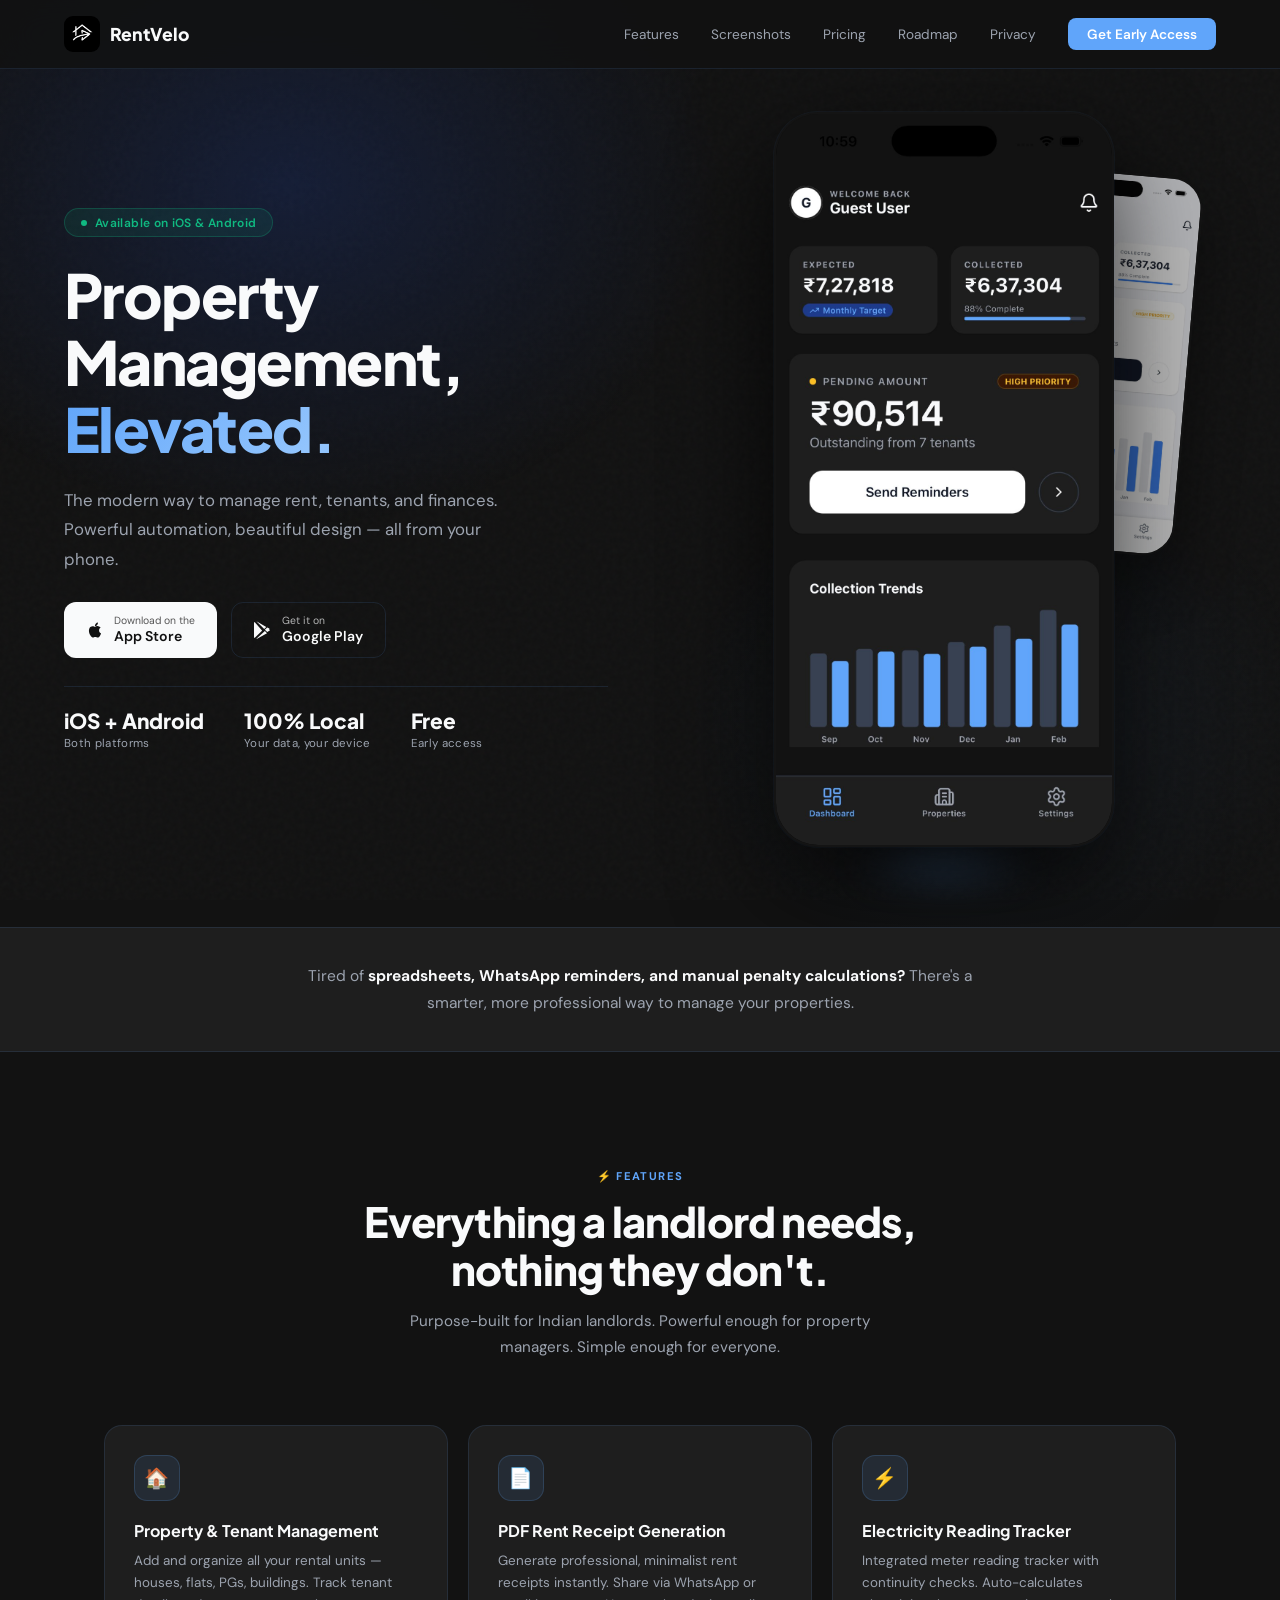
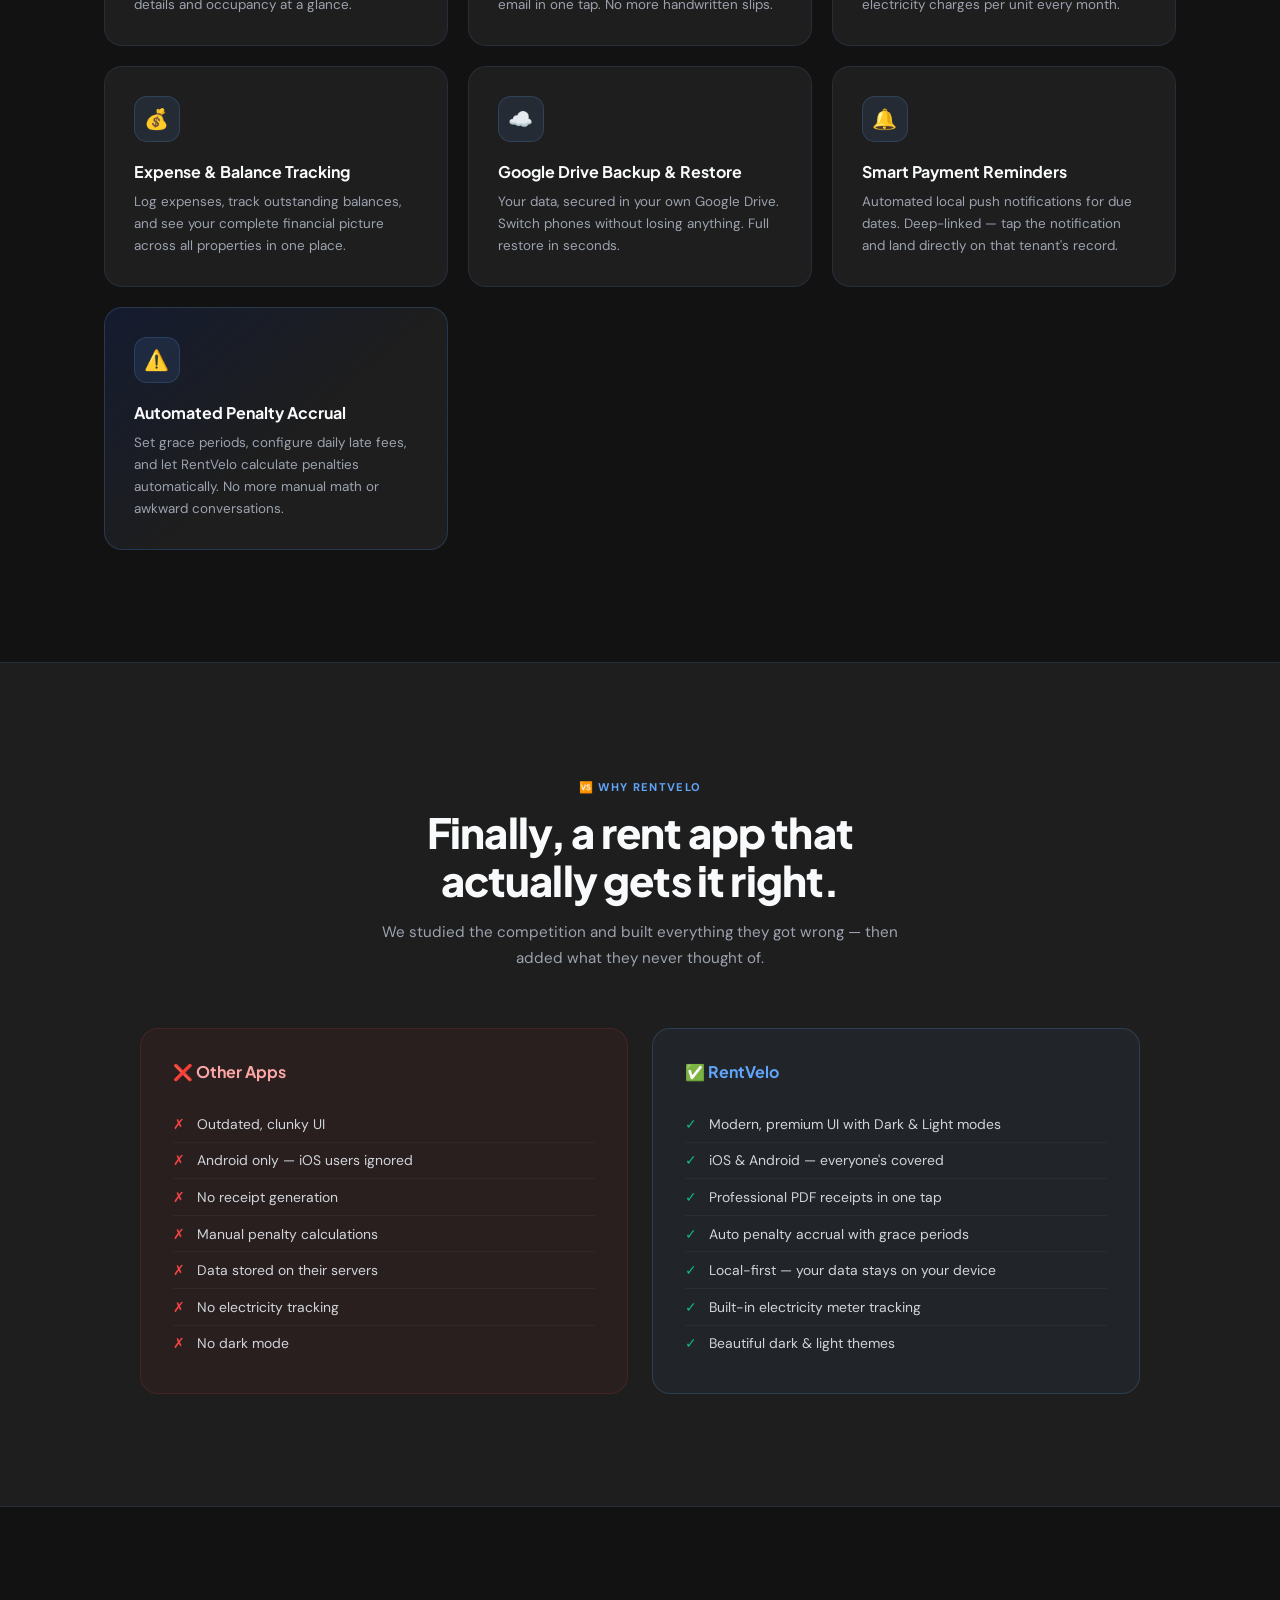
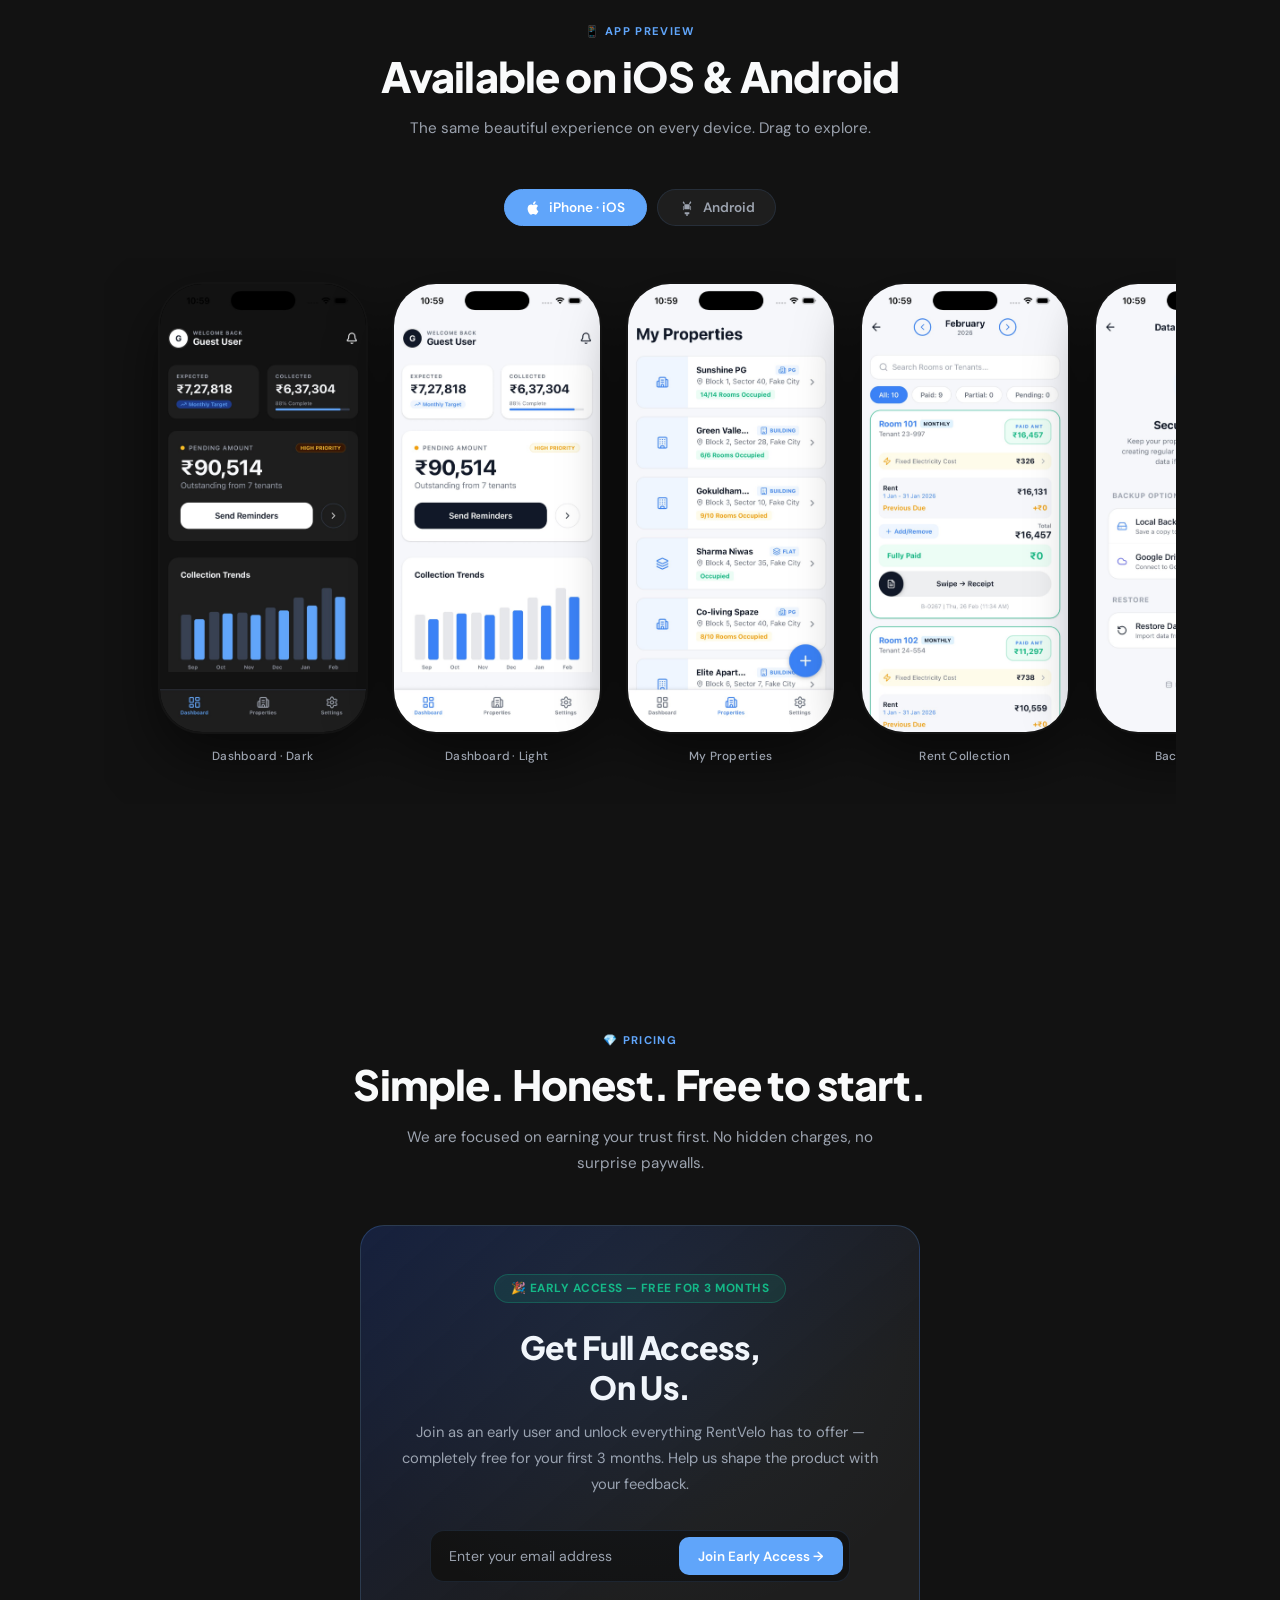
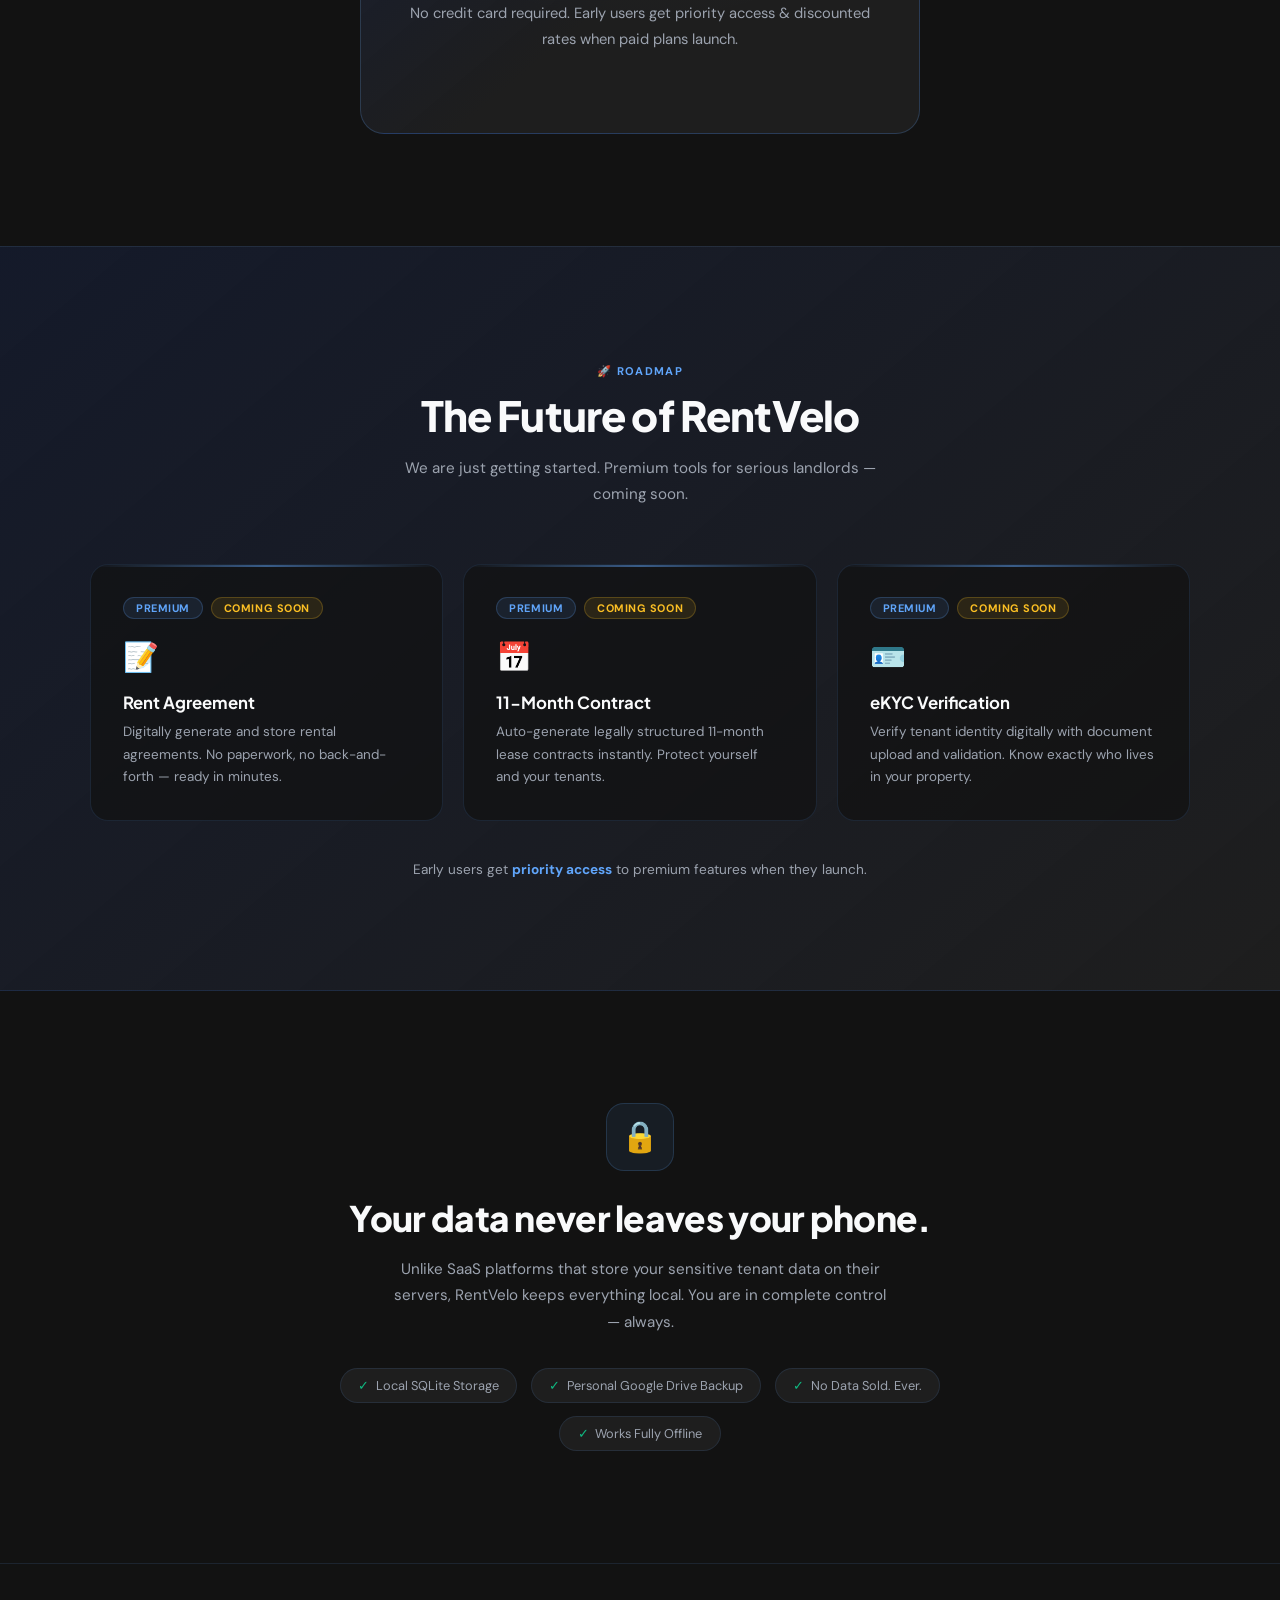
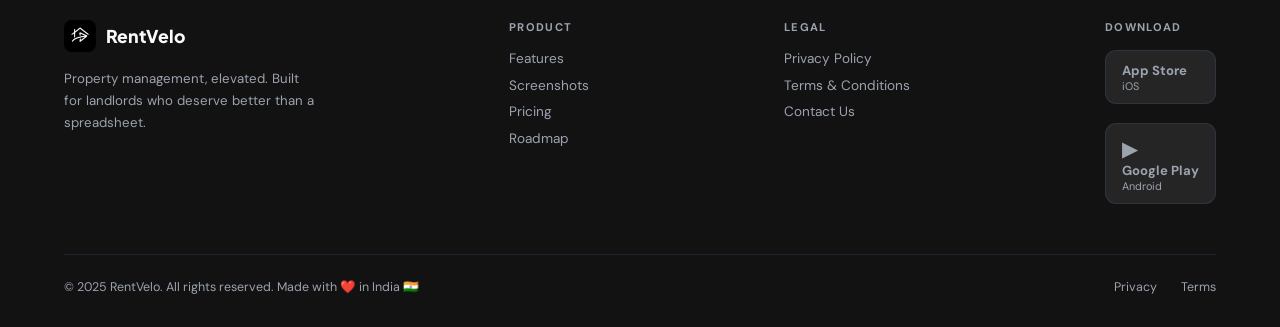
==== index.html @ b6ea60d8 "misc" ====
<!DOCTYPE html>
<html lang="en">

<head>
  <meta charset="UTF-8" />
  <meta name="viewport" content="width=device-width, initial-scale=1.0" />
  <title>RentVelo — Property Management, Elevated</title>
  <link
    href="https://fonts.googleapis.com/css2?family=Plus+Jakarta+Sans:wght@400;500;600;700;800&family=DM+Sans:wght@300;400;500&display=swap"
    rel="stylesheet" />
  <style>
    *,
    *::before,
    *::after {
      box-sizing: border-box;
      margin: 0;
      padding: 0
    }

    :root {
      --bg: #121212;
      --surface: #1E1E1E;
      --surface2: #252525;
      --text: #F9FAFB;
      --muted: #9CA3AF;
      --accent: #60A5FA;
      --accent-deep: #1E3A8A;
      --success: #10B981;
      --danger: #EF4444;
      --border: rgba(96, 165, 250, 0.12);
    }

    html {
      scroll-behavior: smooth
    }

    body {
      background: var(--bg);
      color: var(--text);
      font-family: "DM Sans", sans-serif;
      overflow-x: hidden
    }

    body::before {
      content: "";
      position: fixed;
      inset: 0;
      opacity: .025;
      background-image: url("data:image/svg+xml,%3Csvg viewBox='0 0 200 200' xmlns='http://www.w3.org/2000/svg'%3E%3Cfilter id='n'%3E%3CfeTurbulence type='fractalNoise' baseFrequency='0.85' numOctaves='4' stitchTiles='stitch'/%3E%3C/filter%3E%3Crect width='100%25' height='100%25' filter='url(%23n)'/%3E%3C/svg%3E");
      pointer-events: none;
      z-index: 0
    }

    /* NAV */
    nav {
      position: fixed;
      top: 0;
      left: 0;
      right: 0;
      z-index: 200;
      display: flex;
      align-items: center;
      justify-content: space-between;
      padding: 1rem 5%;
      background: rgba(18, 18, 18, 0.82);
      backdrop-filter: blur(20px);
      border-bottom: 1px solid var(--border)
    }

    .nav-brand {
      display: flex;
      align-items: center;
      gap: .6rem;
      text-decoration: none
    }

    .logo-chip {
      width: 34px;
      height: 34px;
      border-radius: 9px;
      background: linear-gradient(135deg, #3B82F6, #60A5FA);
      display: flex;
      align-items: center;
      justify-content: center;
      font-family: "Plus Jakarta Sans", sans-serif;
      font-weight: 800;
      font-size: 13px;
      color: #fff
    }

    .brand-name {
      font-family: "Plus Jakarta Sans", sans-serif;
      font-weight: 800;
      font-size: 1.1rem;
      color: var(--text)
    }

    .nav-links {
      display: flex;
      gap: 2rem;
      align-items: center
    }

    .nav-links a {
      color: var(--muted);
      text-decoration: none;
      font-size: .85rem;
      transition: color .2s
    }

    .nav-links a:hover {
      color: var(--accent)
    }

    .nav-cta {
      background: var(--accent) !important;
      color: #fff !important;
      padding: .45rem 1.2rem;
      border-radius: 8px;
      font-weight: 600 !important;
      transition: background .2s !important
    }

    .nav-cta:hover {
      background: #3B82F6 !important
    }

    .hamburger {
      display: none;
      flex-direction: column;
      gap: 5px;
      cursor: pointer;
      padding: 4px
    }

    .hamburger span {
      width: 22px;
      height: 2px;
      background: var(--muted);
      border-radius: 2px;
      transition: .3s
    }

    .mobile-menu {
      display: none;
      position: fixed;
      top: 65px;
      left: 0;
      right: 0;
      background: rgba(18, 18, 18, 0.97);
      backdrop-filter: blur(20px);
      padding: 1.5rem 5%;
      flex-direction: column;
      gap: 1.2rem;
      border-bottom: 1px solid var(--border);
      z-index: 199
    }

    .mobile-menu.open {
      display: flex
    }

    .mobile-menu a {
      color: var(--muted);
      text-decoration: none;
      font-size: 1rem;
      padding: .3rem 0
    }

    /* HERO */
    .hero {
      position: relative;
      min-height: 100vh;
      display: flex;
      align-items: center;
      padding: 7rem 5% 5rem;
      overflow: hidden
    }

    .hero-glow {
      position: absolute;
      top: -20%;
      left: -15%;
      width: 75%;
      height: 80%;
      background: radial-gradient(ellipse, rgba(30, 58, 138, .3) 0%, transparent 65%);
      pointer-events: none
    }

    .hero-glow2 {
      position: absolute;
      bottom: -10%;
      right: -5%;
      width: 55%;
      height: 65%;
      background: radial-gradient(ellipse, rgba(96, 165, 250, .07) 0%, transparent 65%);
      pointer-events: none
    }

    .hero-grid {
      display: grid;
      grid-template-columns: 1fr 1fr;
      gap: 4rem;
      align-items: center;
      max-width: 1200px;
      margin: 0 auto;
      width: 100%;
      position: relative;
      z-index: 1
    }

    .hero-left {
      display: flex;
      flex-direction: column;
      gap: 1.5rem
    }

    .hero-badge {
      display: inline-flex;
      align-items: center;
      gap: .5rem;
      background: rgba(16, 185, 129, .1);
      border: 1px solid rgba(16, 185, 129, .25);
      border-radius: 100px;
      padding: .35rem 1rem;
      width: fit-content;
      font-size: .75rem;
      font-weight: 600;
      color: var(--success);
      letter-spacing: .03em
    }

    .badge-dot {
      width: 6px;
      height: 6px;
      background: var(--success);
      border-radius: 50%;
      animation: pulse 2s infinite
    }

    @keyframes pulse {

      0%,
      100% {
        opacity: 1;
        transform: scale(1)
      }

      50% {
        opacity: .4;
        transform: scale(1.5)
      }
    }

    .hero h1 {
      font-family: "Plus Jakarta Sans", sans-serif;
      font-size: clamp(2.4rem, 5vw, 3.8rem);
      font-weight: 800;
      line-height: 1.1;
      letter-spacing: -.025em
    }

    .hero h1 em {
      font-style: normal;
      background: linear-gradient(135deg, #60A5FA 0%, #93C5FD 50%, #60A5FA 100%);
      background-size: 200%;
      -webkit-background-clip: text;
      -webkit-text-fill-color: transparent;
      background-clip: text;
      animation: shimmer 4s linear infinite
    }

    @keyframes shimmer {
      0% {
        background-position: 0%
      }

      100% {
        background-position: 200%
      }
    }

    .hero-sub {
      color: var(--muted);
      font-size: 1.05rem;
      line-height: 1.75;
      max-width: 460px
    }

    .hero-actions {
      display: flex;
      gap: .85rem;
      flex-wrap: wrap;
      margin-top: .25rem
    }

    .btn-store {
      display: inline-flex;
      align-items: center;
      gap: .6rem;
      text-decoration: none;
      padding: .75rem 1.4rem;
      border-radius: 12px;
      font-weight: 600;
      font-size: .88rem;
      transition: all .25s;
      font-family: "DM Sans", sans-serif
    }

    .btn-store-dark {
      background: var(--text);
      color: #111
    }

    .btn-store-dark:hover {
      background: #e2e8f0;
      transform: translateY(-2px);
      box-shadow: 0 8px 24px rgba(249, 250, 251, .15)
    }

    .btn-store-outline {
      background: transparent;
      color: var(--text);
      border: 1.5px solid var(--border)
    }

    .btn-store-outline:hover {
      border-color: var(--accent);
      color: var(--accent);
      transform: translateY(-2px)
    }

    .store-icon {
      width: 18px;
      height: 18px;
      flex-shrink: 0
    }

    .btn-store-label {
      display: flex;
      flex-direction: column;
      line-height: 1.2
    }

    .btn-store-label small {
      font-size: .65rem;
      font-weight: 400;
      opacity: .7
    }

    .hero-stats {
      display: flex;
      gap: 2.5rem;
      padding-top: 1.2rem;
      border-top: 1px solid var(--border);
      margin-top: .3rem
    }

    .stat-item {
      display: flex;
      flex-direction: column;
      gap: .15rem
    }

    .stat-num {
      font-family: "Plus Jakarta Sans", sans-serif;
      font-size: 1.3rem;
      font-weight: 800;
      color: var(--text)
    }

    .stat-label {
      font-size: .72rem;
      color: var(--muted);
      letter-spacing: .03em
    }

    /* PHONE */
    .hero-right {
      display: flex;
      justify-content: center;
      align-items: center;
      position: relative
    }

    .phone-showcase {
      position: relative;
      width: 100%;
      max-width: 340px;
      margin: 0 auto
    }

    .phone-main {
      position: relative;
      z-index: 2
    }

    .phone-frame {
      border-radius: 44px;
      overflow: hidden;
      border: 2px solid rgba(255, 255, 255, 0.08);
      box-shadow: 0 40px 100px rgba(0, 0, 0, .7), 0 0 0 1px rgba(96, 165, 250, .06),
        inset 0 1px 0 rgba(255, 255, 255, .06);
      background: #000
    }

    .phone-frame img {
      width: 100%;
      display: block
    }

    .phone-secondary {
      position: absolute;
      top: 8%;
      right: -22%;
      z-index: 1;
      width: 52%;
      opacity: .7;
      transform: rotate(5deg)
    }

    .phone-secondary .phone-frame {
      border-radius: 32px;
      box-shadow: 0 25px 60px rgba(0, 0, 0, .55)
    }

    .phone-glow-el {
      position: absolute;
      bottom: -5%;
      left: 50%;
      transform: translateX(-50%);
      width: 55%;
      height: 36px;
      background: radial-gradient(ellipse, rgba(96, 165, 250, .45) 0%, transparent 70%);
      filter: blur(18px);
      pointer-events: none
    }

    /* PROBLEM BAR */
    .problem-bar {
      background: var(--surface);
      border-top: 1px solid var(--border);
      border-bottom: 1px solid var(--border);
      padding: 2.2rem 5%;
      text-align: center
    }

    .problem-bar p {
      color: var(--muted);
      font-size: .97rem;
      max-width: 680px;
      margin: 0 auto;
      line-height: 1.7
    }

    .problem-bar strong {
      color: var(--text)
    }

    /* SECTION HEADINGS */
    .section-label {
      display: inline-flex;
      align-items: center;
      gap: .4rem;
      font-size: .7rem;
      text-transform: uppercase;
      letter-spacing: .12em;
      color: var(--accent);
      font-weight: 700;
      margin-bottom: .9rem
    }

    .section-title {
      font-family: "Plus Jakarta Sans", sans-serif;
      font-size: clamp(1.8rem, 3.5vw, 2.6rem);
      font-weight: 800;
      line-height: 1.15;
      letter-spacing: -.02em;
      margin-bottom: .9rem
    }

    .section-sub {
      color: var(--muted);
      font-size: .95rem;
      line-height: 1.75;
      max-width: 520px
    }

    /* FEATURES */
    .features-wrap {
      max-width: 1200px;
      margin: 0 auto;
      padding: 7rem 5%
    }

    .features-header {
      text-align: center;
      margin-bottom: 4rem
    }

    .features-header .section-sub {
      margin: 0 auto
    }

    .features-grid {
      display: grid;
      grid-template-columns: repeat(auto-fit, minmax(280px, 1fr));
      gap: 1.25rem
    }

    .feat-card {
      background: var(--surface);
      border: 1px solid var(--border);
      border-radius: 18px;
      padding: 1.8rem;
      transition: all .3s;
      position: relative;
      overflow: hidden;
      cursor: default
    }

    .feat-card::after {
      content: "";
      position: absolute;
      inset: 0;
      opacity: 0;
      background: linear-gradient(135deg, rgba(96, 165, 250, .05) 0%, transparent 55%);
      transition: opacity .3s;
      pointer-events: none
    }

    .feat-card:hover {
      border-color: rgba(96, 165, 250, .28);
      transform: translateY(-3px);
      box-shadow: 0 16px 48px rgba(0, 0, 0, .35)
    }

    .feat-card:hover::after {
      opacity: 1
    }

    .feat-icon {
      width: 46px;
      height: 46px;
      border-radius: 13px;
      background: rgba(96, 165, 250, .1);
      border: 1px solid rgba(96, 165, 250, .18);
      display: flex;
      align-items: center;
      justify-content: center;
      font-size: 1.25rem;
      margin-bottom: 1.2rem
    }

    .feat-card h3 {
      font-family: "Plus Jakarta Sans", sans-serif;
      font-size: 1rem;
      font-weight: 700;
      margin-bottom: .55rem;
      color: var(--text)
    }

    .feat-card p {
      color: var(--muted);
      font-size: .84rem;
      line-height: 1.65
    }

    .feat-card.highlight {
      border-color: rgba(96, 165, 250, .2);
      background: linear-gradient(140deg, rgba(30, 58, 138, .25) 0%, var(--surface) 55%)
    }

    /* COMPARISON */
    .compare-wrap {
      background: var(--surface);
      border-top: 1px solid var(--border);
      border-bottom: 1px solid var(--border);
      padding: 7rem 5%
    }

    .compare-inner {
      max-width: 1000px;
      margin: 0 auto
    }

    .compare-grid {
      display: grid;
      grid-template-columns: 1fr 1fr;
      gap: 1.5rem;
      margin-top: 3.5rem
    }

    .compare-col {
      border-radius: 18px;
      padding: 2rem 2rem
    }

    .compare-col.bad {
      background: rgba(239, 68, 68, .05);
      border: 1px solid rgba(239, 68, 68, .14)
    }

    .compare-col.good {
      background: rgba(96, 165, 250, .05);
      border: 1px solid rgba(96, 165, 250, .2)
    }

    .compare-col-title {
      font-family: "Plus Jakarta Sans", sans-serif;
      font-size: 1rem;
      font-weight: 700;
      margin-bottom: 1.5rem;
      display: flex;
      align-items: center;
      gap: .5rem
    }

    .compare-col.bad .compare-col-title {
      color: #FCA5A5
    }

    .compare-col.good .compare-col-title {
      color: var(--accent)
    }

    .compare-item {
      display: flex;
      align-items: center;
      gap: .75rem;
      padding: .55rem 0;
      border-bottom: 1px solid rgba(255, 255, 255, .04);
      font-size: .87rem;
      color: #D1D5DB
    }

    .compare-item:last-child {
      border-bottom: none
    }

    .ci-bad {
      color: #EF4444;
      font-size: .9rem;
      flex-shrink: 0
    }

    .ci-good {
      color: var(--success);
      font-size: .9rem;
      flex-shrink: 0
    }

    /* SCREENSHOTS */
    .screenshots-wrap {
      padding: 7rem 0;
      overflow: hidden
    }

    .screenshots-inner {
      max-width: 1200px;
      margin: 0 auto;
      padding: 0 5%
    }

    .screenshots-header {
      text-align: center;
      margin-bottom: 3rem
    }

    .screens-track {
      display: flex;
      gap: 1.5rem;
      overflow-x: auto;
      padding: 1.5rem 5% 2.5rem;
      scrollbar-width: thin;
      scrollbar-color: var(--border) transparent;
      -webkit-overflow-scrolling: touch;
      cursor: grab
    }

    .screens-track:active {
      cursor: grabbing
    }

    .screens-track::-webkit-scrollbar {
      height: 4px
    }

    .screens-track::-webkit-scrollbar-track {
      background: transparent
    }

    .screens-track::-webkit-scrollbar-thumb {
      background: rgba(96, 165, 250, .2);
      border-radius: 4px
    }

    .screen-item {
      flex: 0 0 210px
    }

    .screen-label {
      text-align: center;
      font-size: .74rem;
      color: var(--muted);
      margin-top: .85rem;
      font-weight: 500;
      letter-spacing: .02em
    }

    .screen-item .phone-frame {
      border-radius: 32px;
      box-shadow: 0 24px 60px rgba(0, 0, 0, .55);
      transition: transform .3s, box-shadow .3s
    }

    .screen-item:hover .phone-frame {
      transform: translateY(-8px);
      box-shadow: 0 36px 80px rgba(0, 0, 0, .6), 0 0 0 1px rgba(96, 165, 250, .1)
    }

    /* PRICING */
    .pricing-wrap {
      padding: 7rem 5%;
      max-width: 1200px;
      margin: 0 auto;
      text-align: center
    }

    .pricing-card {
      max-width: 560px;
      margin: 3rem auto 0;
      background: linear-gradient(140deg, rgba(30, 58, 138, .35) 0%, var(--surface) 60%);
      border: 1px solid rgba(96, 165, 250, .22);
      border-radius: 24px;
      padding: 3rem 2.5rem;
      position: relative;
      overflow: hidden
    }

    .pricing-card::before {
      content: "";
      position: absolute;
      top: -50%;
      left: -20%;
      width: 140%;
      height: 140%;
      background: radial-gradient(ellipse, rgba(96, 165, 250, .07) 0%, transparent 60%);
      pointer-events: none
    }

    .pricing-tag {
      display: inline-flex;
      align-items: center;
      gap: .4rem;
      background: rgba(16, 185, 129, .12);
      border: 1px solid rgba(16, 185, 129, .28);
      border-radius: 100px;
      padding: .35rem 1rem;
      font-size: .74rem;
      font-weight: 700;
      color: var(--success);
      margin-bottom: 1.5rem;
      letter-spacing: .04em;
      text-transform: uppercase
    }

    .pricing-card h2 {
      font-family: "Plus Jakarta Sans", sans-serif;
      font-size: 2rem;
      font-weight: 800;
      margin-bottom: .85rem;
      letter-spacing: -.02em
    }

    .pricing-card p {
      color: var(--muted);
      font-size: .92rem;
      line-height: 1.75;
      margin-bottom: 2rem
    }

    .email-row {
      display: flex;
      gap: .6rem;
      background: var(--bg);
      border: 1px solid var(--border);
      border-radius: 14px;
      padding: .4rem .4rem .4rem 1.1rem;
      max-width: 420px;
      margin: 0 auto 1.2rem
    }

    .email-row input {
      flex: 1;
      background: transparent;
      border: none;
      outline: none;
      color: var(--text);
      font-size: .88rem;
      font-family: "DM Sans", sans-serif;
      min-width: 0
    }

    .email-row input::placeholder {
      color: var(--muted)
    }

    .email-row button {
      background: var(--accent);
      color: #fff;
      border: none;
      border-radius: 10px;
      padding: .65rem 1.2rem;
      font-size: .84rem;
      font-weight: 600;
      cursor: pointer;
      transition: background .2s;
      white-space: nowrap;
      font-family: "DM Sans", sans-serif
    }

    .email-row button:hover {
      background: #3B82F6
    }

    .pricing-note {
      font-size: .78rem;
      color: var(--muted)
    }

    /* COMING SOON */
    .coming-wrap {
      background: linear-gradient(140deg, rgba(30, 58, 138, .2) 0%, var(--surface) 100%);
      border-top: 1px solid var(--border);
      border-bottom: 1px solid var(--border);
      padding: 7rem 5%
    }

    .coming-inner {
      max-width: 1100px;
      margin: 0 auto
    }

    .coming-header {
      text-align: center;
      margin-bottom: 3.5rem
    }

    .coming-grid {
      display: grid;
      grid-template-columns: repeat(auto-fit, minmax(260px, 1fr));
      gap: 1.25rem
    }

    .coming-card {
      background: rgba(18, 18, 18, .7);
      border: 1px solid rgba(96, 165, 250, .13);
      border-radius: 18px;
      padding: 2rem;
      position: relative;
      overflow: hidden
    }

    .coming-card::after {
      content: "";
      position: absolute;
      top: 0;
      left: 0;
      right: 0;
      height: 2px;
      background: linear-gradient(90deg, transparent, rgba(96, 165, 250, .5), transparent)
    }

    .coming-badges {
      display: flex;
      gap: .5rem;
      margin-bottom: 1.2rem;
      flex-wrap: wrap
    }

    .badge-premium {
      background: rgba(96, 165, 250, .1);
      border: 1px solid rgba(96, 165, 250, .22);
      border-radius: 100px;
      padding: .2rem .75rem;
      font-size: .68rem;
      font-weight: 700;
      color: var(--accent);
      letter-spacing: .05em;
      text-transform: uppercase
    }

    .badge-soon {
      background: rgba(251, 191, 36, .1);
      border: 1px solid rgba(251, 191, 36, .22);
      border-radius: 100px;
      padding: .2rem .75rem;
      font-size: .68rem;
      font-weight: 700;
      color: #FBBF24;
      letter-spacing: .05em;
      text-transform: uppercase
    }

    .coming-icon {
      font-size: 1.8rem;
      margin-bottom: 1rem
    }

    .coming-card h3 {
      font-family: "Plus Jakarta Sans", sans-serif;
      font-size: 1.05rem;
      font-weight: 700;
      margin-bottom: .5rem
    }

    .coming-card p {
      color: var(--muted);
      font-size: .84rem;
      line-height: 1.65
    }

    .coming-note {
      text-align: center;
      margin-top: 2.5rem;
      color: var(--muted);
      font-size: .85rem
    }

    .coming-note strong {
      color: var(--accent)
    }

    /* PRIVACY */
    .privacy-wrap {
      padding: 7rem 5%;
      max-width: 860px;
      margin: 0 auto;
      text-align: center
    }

    .privacy-icon-wrap {
      width: 68px;
      height: 68px;
      border-radius: 18px;
      background: rgba(96, 165, 250, .08);
      border: 1px solid rgba(96, 165, 250, .18);
      display: flex;
      align-items: center;
      justify-content: center;
      font-size: 1.9rem;
      margin: 0 auto 1.5rem
    }

    .privacy-wrap h2 {
      font-family: "Plus Jakarta Sans", sans-serif;
      font-size: clamp(1.6rem, 3vw, 2.2rem);
      font-weight: 800;
      margin-bottom: 1rem;
      letter-spacing: -.02em
    }

    .privacy-wrap p {
      color: var(--muted);
      font-size: .95rem;
      line-height: 1.75;
      max-width: 500px;
      margin: 0 auto 2rem
    }

    .privacy-pills {
      display: flex;
      gap: .85rem;
      justify-content: center;
      flex-wrap: wrap
    }

    .privacy-pill {
      background: var(--surface);
      border: 1px solid var(--border);
      border-radius: 100px;
      padding: .5rem 1.1rem;
      font-size: .8rem;
      color: var(--muted);
      display: flex;
      align-items: center;
      gap: .4rem
    }

    .privacy-pill .tick {
      color: var(--success)
    }

    /* FOOTER */
    footer {
      border-top: 1px solid var(--border);
      padding: 3.5rem 5% 2rem
    }

    .footer-inner {
      max-width: 1200px;
      margin: 0 auto
    }

    .footer-top {
      display: flex;
      justify-content: space-between;
      align-items: flex-start;
      flex-wrap: wrap;
      gap: 2.5rem;
      padding-bottom: 2.5rem;
      border-bottom: 1px solid var(--border)
    }

    .footer-brand {
      max-width: 250px
    }

    .footer-brand p {
      color: var(--muted);
      font-size: .83rem;
      line-height: 1.65;
      margin-top: .7rem
    }

    .footer-links-group h4 {
      font-size: .7rem;
      text-transform: uppercase;
      letter-spacing: .12em;
      color: var(--muted);
      margin-bottom: 1rem;
      font-weight: 700
    }

    .footer-links-group a {
      display: block;
      color: var(--muted);
      text-decoration: none;
      font-size: .85rem;
      margin-bottom: .6rem;
      transition: color .2s
    }

    .footer-links-group a:hover {
      color: var(--accent)
    }

    .footer-store-btns {
      display: flex;
      flex-direction: column;
      gap: .6rem
    }

    .store-btn {
      display: flex;
      align-items: center;
      gap: .7rem;
      background: var(--surface2);
      border: 1px solid var(--border);
      border-radius: 11px;
      padding: .65rem 1rem;
      text-decoration: none;
      color: var(--text);
      font-size: .8rem;
      transition: all .2s
    }

    .store-btn:hover {
      border-color: var(--accent);
      color: var(--accent)
    }

    .store-btn strong {
      font-size: .82rem;
      display: block;
      line-height: 1.3
    }

    .store-btn small {
      font-size: .68rem;
      color: var(--muted);
      display: block
    }

    .footer-bottom {
      display: flex;
      justify-content: space-between;
      align-items: center;
      padding-top: 1.5rem;
      flex-wrap: wrap;
      gap: 1rem
    }

    .footer-copy {
      color: var(--muted);
      font-size: .78rem
    }

    .footer-legal {
      display: flex;
      gap: 1.5rem
    }

    .footer-legal a {
      color: var(--muted);
      text-decoration: none;
      font-size: .78rem;
      transition: color .2s
    }

    .footer-legal a:hover {
      color: var(--accent)
    }

    /* SCROLL ANIMATIONS */
    .fade-up {
      opacity: 0;
      transform: translateY(28px);
      transition: opacity .65s ease, transform .65s ease
    }

    .fade-up.visible {
      opacity: 1;
      transform: translateY(0)
    }

    /* RESPONSIVE */
    @media(max-width:900px) {
      .hero-grid {
        grid-template-columns: 1fr;
        text-align: center
      }

      .hero-left {
        align-items: center
      }

      .hero-sub {
        text-align: center
      }

      .hero-right {
        margin-top: 3rem
      }

      .phone-secondary {
        right: -8%;
        width: 48%
      }

      .compare-grid {
        grid-template-columns: 1fr
      }

      .nav-links {
        display: none
      }

      .hamburger {
        display: flex
      }

      .footer-top {
        flex-direction: column
      }
    }

    @media(max-width:600px) {
      .hero {
        padding: 5.5rem 1.2rem 4rem
      }

      .features-wrap,
      .compare-wrap,
      .coming-wrap,
      .pricing-wrap,
      .privacy-wrap {
        padding: 4.5rem 1.2rem
      }

      .screenshots-wrap {
        padding: 4.5rem 0
      }

      .screens-track {
        padding: 1.5rem 1.2rem 2rem
      }

      .hero-stats {
        gap: 1.5rem
      }

      .email-row {
        flex-direction: column;
        padding: .6rem
      }

      .email-row input {
        padding: .4rem .3rem
      }

      footer {
        padding: 2.5rem 1.2rem 1.5rem
      }
    }

    /* PLATFORM TABS */
    .platform-tabs {
      display: flex;
      gap: .6rem;
      justify-content: center;
      margin-bottom: 2rem
    }

    .ptab {
      display: inline-flex;
      align-items: center;
      gap: .5rem;
      background: var(--surface);
      border: 1px solid var(--border);
      border-radius: 100px;
      padding: .55rem 1.3rem;
      font-family: "DM Sans", sans-serif;
      font-size: .85rem;
      font-weight: 600;
      color: var(--muted);
      cursor: pointer;
      transition: all .25s
    }

    .ptab:hover {
      border-color: rgba(96, 165, 250, .3);
      color: var(--text)
    }

    .ptab.active {
      background: var(--accent);
      border-color: var(--accent);
      color: #fff
    }

    .phone-badge {
      position: absolute;
      top: -10px;
      left: 50%;
      transform: translateX(-50%);
      border-radius: 100px;
      padding: .18rem .7rem;
      font-size: .65rem;
      font-weight: 700;
      letter-spacing: .06em;
      text-transform: uppercase;
      white-space: nowrap;
      z-index: 3
    }

    .ios-badge {
      background: rgba(0, 0, 0, .9);
      color: #fff;
      border: 1px solid rgba(255, 255, 255, .15)
    }

    .and-badge {
      background: rgba(61, 220, 132, .15);
      color: #3DDC84;
      border: 1px solid rgba(61, 220, 132, .3)
    }

    .ios-frame {
      border-radius: 44px !important
    }

    .and-frame {
      border-radius: 28px !important
    }

    .screen-item {
      position: relative
    }
  </style>
</head>

<body>

  <!-- NAV -->
  <nav>
    <a href="#" class="nav-brand">
      <img
        src="[data-uri]"
        alt="RentVelo" style="width:36px;height:36px;border-radius:9px;display:block;" />
      <span class="brand-name">RentVelo</span>
    </a>
    <div class="nav-links">
      <a href="#features">Features</a>
      <a href="#screenshots">Screenshots</a>
      <a href="#pricing">Pricing</a>
      <a href="#coming-soon">Roadmap</a>
      <a href="privacy-policy/">Privacy</a>
      <a href="#pricing" class="nav-cta">Get Early Access</a>
    </div>
    <div class="hamburger" onclick="toggleMenu()">
      <span></span><span></span><span></span>
    </div>
  </nav>

  <div class="mobile-menu" id="mobileMenu">
    <a href="#features" onclick="toggleMenu()">Features</a>
    <a href="#screenshots" onclick="toggleMenu()">Screenshots</a>
    <a href="#pricing" onclick="toggleMenu()">Pricing</a>
    <a href="#coming-soon" onclick="toggleMenu()">Roadmap</a>
    <a href="privacy-policy/">Privacy Policy</a>
    <a href="terms/">Terms &amp; Conditions</a>
    <a href="#pricing"
      style="background:var(--accent);color:#fff;text-align:center;border-radius:10px;padding:.7rem;font-weight:600"
      onclick="toggleMenu()">Get Early Access</a>
  </div>

  <!-- HERO -->
  <div class="hero">
    <div class="hero-glow"></div>
    <div class="hero-glow2"></div>
    <div class="hero-grid">
      <div class="hero-left fade-up">
        <div class="hero-badge">
          <span class="badge-dot"></span>
          Available on iOS &amp; Android
        </div>
        <h1>Property Management,<br /><em>Elevated.</em></h1>
        <p class="hero-sub">The modern way to manage rent, tenants, and finances. Powerful automation, beautiful design
          — all from your phone.</p>
        <div class="hero-actions">
          <a href="#" class="btn-store btn-store-dark">
            <svg class="store-icon" viewBox="0 0 24 24" fill="currentColor">
              <path
                d="M18.71 19.5c-.83 1.24-1.71 2.45-3.05 2.47-1.34.03-1.77-.79-3.29-.79-1.53 0-2 .77-3.27.82-1.31.05-2.3-1.32-3.14-2.53C4.25 17 2.94 12.45 4.7 9.39c.87-1.52 2.43-2.48 4.12-2.51 1.28-.02 2.5.87 3.29.87.78 0 2.26-1.07 3.8-.91.65.03 2.47.26 3.64 1.98-.09.06-2.17 1.28-2.15 3.81.03 3.02 2.65 4.03 2.68 4.04-.03.07-.42 1.44-1.38 2.83M13 3.5c.73-.83 1.94-1.46 2.94-1.5.13 1.17-.34 2.35-1.04 3.19-.69.85-1.83 1.51-2.95 1.42-.15-1.15.41-2.35 1.05-3.11z" />
            </svg>
            <div class="btn-store-label"><small>Download on the</small><span>App Store</span></div>
          </a>
          <a href="https://play.google.com/store/apps/details?id=com.indieroots.rentVelo&pcampaignid=web_share"
            class="btn-store btn-store-outline">
            <svg class="store-icon" viewBox="0 0 24 24" fill="currentColor">
              <path
                d="M3.18 23.76c.3.17.65.19.96.07l13.2-7.62-2.8-2.8-11.36 10.35zM.67 1.28C.26 1.67 0 2.31 0 3.13v17.74c0 .82.26 1.46.67 1.85l.1.09 9.93-9.93v-.23L.77 1.19l-.1.09zM20.47 10.14l-2.82-1.63-3.14 3.14 3.14 3.14 2.85-1.64c.81-.47.81-1.23-.03-1.01zM3.18.24l13.2 7.62-2.8 2.8L3.18.33V.24z" />
            </svg>
            <div class="btn-store-label"><small>Get it on</small><span>Google Play</span></div>
          </a>
        </div>
        <div class="hero-stats">
          <div class="stat-item">
            <span class="stat-num">iOS + Android</span>
            <span class="stat-label">Both platforms</span>
          </div>
          <div class="stat-item">
            <span class="stat-num">100% Local</span>
            <span class="stat-label">Your data, your device</span>
          </div>
          <div class="stat-item">
            <span class="stat-num">Free</span>
            <span class="stat-label">Early access</span>
          </div>
        </div>
      </div>
      <div class="hero-right fade-up" style="transition-delay:.18s">
        <div class="phone-showcase">
          <div class="phone-main">
            <div class="phone-frame">
              <img
                src="[data-uri]"
                alt="RentVelo Dark Dashboard" />
            </div>
          </div>
          <div class="phone-secondary">
            <div class="phone-frame">
              <img
                src="[data-uri]"
                alt="RentVelo Light Dashboard" />
            </div>
          </div>
          <div class="phone-glow-el"></div>
        </div>
      </div>
    </div>
  </div>

  <!-- PROBLEM BAR -->
  <div class="problem-bar">
    <p>Tired of <strong>spreadsheets, WhatsApp reminders, and manual penalty calculations?</strong> There's a smarter,
      more professional way to manage your properties.</p>
  </div>

  <!-- FEATURES -->
  <div class="features-wrap" id="features">
    <div class="features-header fade-up">
      <div class="section-label">⚡ Features</div>
      <h2 class="section-title">Everything a landlord needs,<br />nothing they don't.</h2>
      <p class="section-sub">Purpose-built for Indian landlords. Powerful enough for property managers. Simple enough
        for everyone.</p>
    </div>
    <div class="features-grid">
      <div class="feat-card fade-up">
        <div class="feat-icon">🏠</div>
        <h3>Property &amp; Tenant Management</h3>
        <p>Add and organize all your rental units — houses, flats, PGs, buildings. Track tenant details and occupancy at
          a glance.</p>
      </div>
      <div class="feat-card fade-up" style="transition-delay:.05s">
        <div class="feat-icon">📄</div>
        <h3>PDF Rent Receipt Generation</h3>
        <p>Generate professional, minimalist rent receipts instantly. Share via WhatsApp or email in one tap. No more
          handwritten slips.</p>
      </div>
      <div class="feat-card fade-up" style="transition-delay:.1s">
        <div class="feat-icon">⚡</div>
        <h3>Electricity Reading Tracker</h3>
        <p>Integrated meter reading tracker with continuity checks. Auto-calculates electricity charges per unit every
          month.</p>
      </div>
      <div class="feat-card fade-up" style="transition-delay:.15s">
        <div class="feat-icon">💰</div>
        <h3>Expense &amp; Balance Tracking</h3>
        <p>Log expenses, track outstanding balances, and see your complete financial picture across all properties in
          one place.</p>
      </div>
      <div class="feat-card fade-up" style="transition-delay:.2s">
        <div class="feat-icon">☁️</div>
        <h3>Google Drive Backup &amp; Restore</h3>
        <p>Your data, secured in your own Google Drive. Switch phones without losing anything. Full restore in seconds.
        </p>
      </div>
      <div class="feat-card fade-up" style="transition-delay:.25s">
        <div class="feat-icon">🔔</div>
        <h3>Smart Payment Reminders</h3>
        <p>Automated local push notifications for due dates. Deep-linked — tap the notification and land directly on
          that tenant's record.</p>
      </div>
      <div class="feat-card highlight fade-up" style="transition-delay:.3s">
        <div class="feat-icon">⚠️</div>
        <h3>Automated Penalty Accrual</h3>
        <p>Set grace periods, configure daily late fees, and let RentVelo calculate penalties automatically. No more
          manual math or awkward conversations.</p>
      </div>
    </div>
  </div>

  <!-- COMPARISON -->
  <div class="compare-wrap" id="compare">
    <div class="compare-inner">
      <div style="text-align:center" class="fade-up">
        <div class="section-label">🆚 Why RentVelo</div>
        <h2 class="section-title">Finally, a rent app that<br />actually gets it right.</h2>
        <p class="section-sub" style="margin:0 auto">We studied the competition and built everything they got wrong —
          then added what they never thought of.</p>
      </div>
      <div class="compare-grid fade-up" style="transition-delay:.15s">
        <div class="compare-col bad">
          <div class="compare-col-title">❌ Other Apps</div>
          <div class="compare-item"><span class="ci-bad">✗</span> Outdated, clunky UI</div>
          <div class="compare-item"><span class="ci-bad">✗</span> Android only — iOS users ignored</div>
          <div class="compare-item"><span class="ci-bad">✗</span> No receipt generation</div>
          <div class="compare-item"><span class="ci-bad">✗</span> Manual penalty calculations</div>
          <div class="compare-item"><span class="ci-bad">✗</span> Data stored on their servers</div>
          <div class="compare-item"><span class="ci-bad">✗</span> No electricity tracking</div>
          <div class="compare-item"><span class="ci-bad">✗</span> No dark mode</div>
        </div>
        <div class="compare-col good">
          <div class="compare-col-title">✅ RentVelo</div>
          <div class="compare-item"><span class="ci-good">✓</span> Modern, premium UI with Dark &amp; Light modes</div>
          <div class="compare-item"><span class="ci-good">✓</span> iOS &amp; Android — everyone's covered</div>
          <div class="compare-item"><span class="ci-good">✓</span> Professional PDF receipts in one tap</div>
          <div class="compare-item"><span class="ci-good">✓</span> Auto penalty accrual with grace periods</div>
          <div class="compare-item"><span class="ci-good">✓</span> Local-first — your data stays on your device</div>
          <div class="compare-item"><span class="ci-good">✓</span> Built-in electricity meter tracking</div>
          <div class="compare-item"><span class="ci-good">✓</span> Beautiful dark &amp; light themes</div>
        </div>
      </div>
    </div>
  </div>

  <!-- SCREENSHOTS -->
  <div class="screenshots-wrap" id="screenshots">
    <div class="screenshots-inner">
      <div class="screenshots-header fade-up">
        <div class="section-label">📱 App Preview</div>
        <h2 class="section-title">Available on iOS &amp; Android</h2>
        <p class="section-sub" style="margin:0 auto;color:var(--muted)">The same beautiful experience on every device.
          Drag to explore.</p>
      </div>

      <!-- Platform tabs -->
      <div class="platform-tabs fade-up" style="transition-delay:.1s">
        <button class="ptab active" onclick="switchPlatform('ios',this)">
          <svg width="16" height="16" viewBox="0 0 24 24" fill="currentColor">
            <path
              d="M18.71 19.5c-.83 1.24-1.71 2.45-3.05 2.47-1.34.03-1.77-.79-3.29-.79-1.53 0-2 .77-3.27.82-1.31.05-2.3-1.32-3.14-2.53C4.25 17 2.94 12.45 4.7 9.39c.87-1.52 2.43-2.48 4.12-2.51 1.28-.02 2.5.87 3.29.87.78 0 2.26-1.07 3.8-.91.65.03 2.47.26 3.64 1.98-.09.06-2.17 1.28-2.15 3.81.03 3.02 2.65 4.03 2.68 4.04-.03.07-.42 1.44-1.38 2.83M13 3.5c.73-.83 1.94-1.46 2.94-1.5.13 1.17-.34 2.35-1.04 3.19-.69.85-1.83 1.51-2.95 1.42-.15-1.15.41-2.35 1.05-3.11z" />
          </svg>
          iPhone · iOS
        </button>
        <button class="ptab" onclick="switchPlatform('android',this)">
          <svg width="16" height="16" viewBox="0 0 24 24" fill="currentColor">
            <path
              d="M17.523 15.341c-.3 0-.544-.244-.544-.544V9.69c0-.3.244-.544.544-.544s.544.244.544.544v5.107c0 .3-.244.544-.544.544zm-11.046 0c-.3 0-.544-.244-.544-.544V9.69c0-.3.244-.544.544-.544s.544.244.544.544v5.107c0 .3-.244.544-.544.544zM8.5 18.5v2c0 .552.448 1 1 1h1v2.5h1V21.5h1V24h1V21.5h1c.552 0 1-.448 1-1v-2h-7zm0-14l-1.5-2.6A.25.25 0 007.25 2c-.05 0-.1.01-.14.04L5.5 3.5 7 6h10l1.5-2.5-1.61-1.46c-.04-.03-.09-.04-.14-.04a.25.25 0 00-.21.4L15 6H8.5V4.5zm-.5 2v7.5h8V6.5H8z" />
          </svg>
          Android
        </button>
      </div>

      <!-- iOS track -->
      <div class="screens-track fade-up" id="track-ios" style="transition-delay:.15s">
        <div class="screen-item">
          <div class="phone-frame ios-frame"><img
              src="[data-uri]"
              alt="iOS Dashboard Dark" /></div>
          <p class="screen-label">Dashboard · Dark</p>
        </div>
        <div class="screen-item">
          <div class="phone-frame ios-frame"><img
              src="[data-uri]"
              alt="iOS Dashboard Light" /></div>
          <p class="screen-label">Dashboard · Light</p>
        </div>
        <div class="screen-item">
          <div class="phone-frame ios-frame"><img
              src="[data-uri]"
              alt="iOS Properties" /></div>
          <p class="screen-label">My Properties</p>
        </div>
        <div class="screen-item">
          <div class="phone-frame ios-frame"><img
              src="[data-uri]"
              alt="iOS Rent Collection" /></div>
          <p class="screen-label">Rent Collection</p>
        </div>
        <div class="screen-item">
          <div class="phone-frame ios-frame"><img
              src="[data-uri]"
              alt="iOS Backup Sync" /></div>
          <p class="screen-label">Backup &amp; Sync</p>
        </div>
      </div>

      <!-- Android track -->
      <div class="screens-track fade-up" id="track-android" style="display:none;transition-delay:.15s">
        <div class="screen-item">
          <div class="phone-frame and-frame"><img
              src="[data-uri]"
              alt="Android Dashboard Dark" /></div>
          <p class="screen-label">Dashboard · Dark</p>
        </div>
        <div class="screen-item">
          <div class="phone-frame and-frame"><img
              src="[data-uri]"
              alt="Android Dashboard Light" /></div>
          <p class="screen-label">Dashboard · Light</p>
        </div>
        <div class="screen-item">
          <div class="phone-frame and-frame"><img
              src="[data-uri]"
              alt="Android Properties" /></div>
          <p class="screen-label">My Properties</p>
        </div>
        <div class="screen-item">
          <div class="phone-frame and-frame"><img
              src="[data-uri]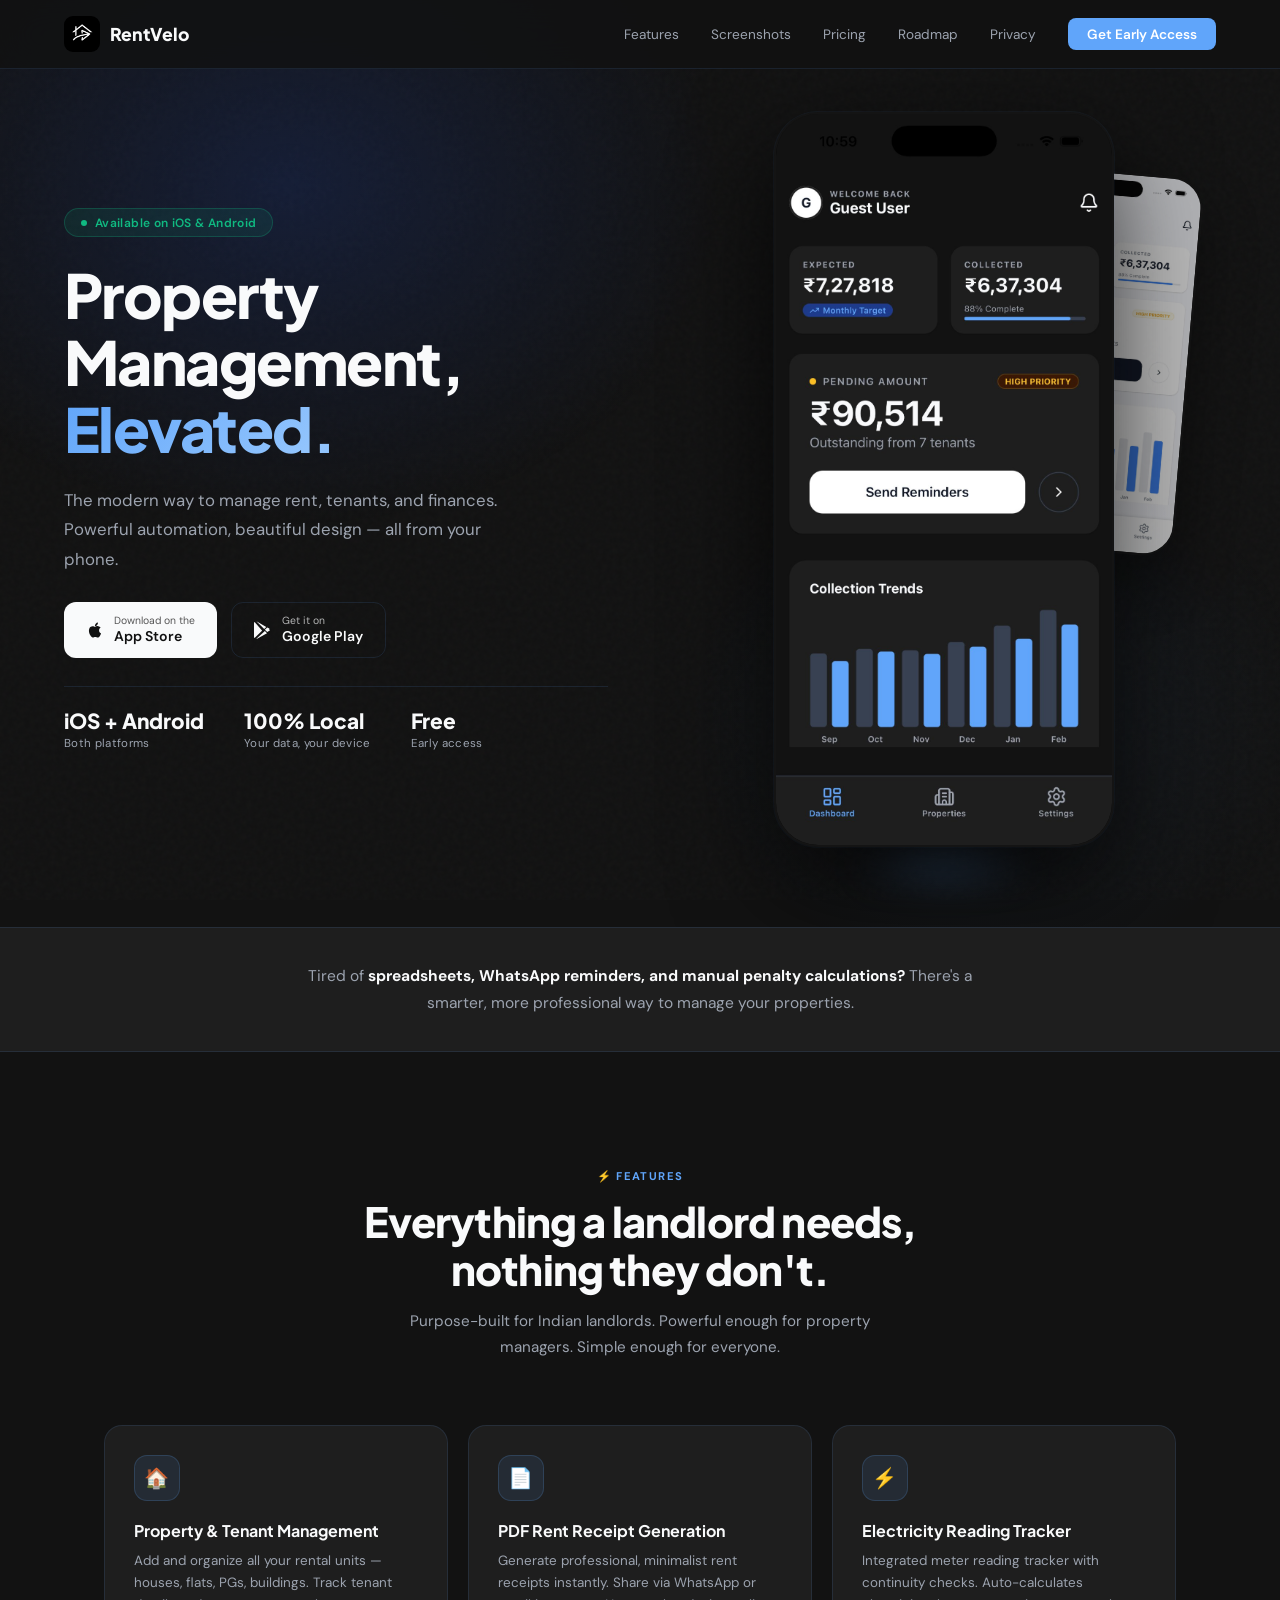
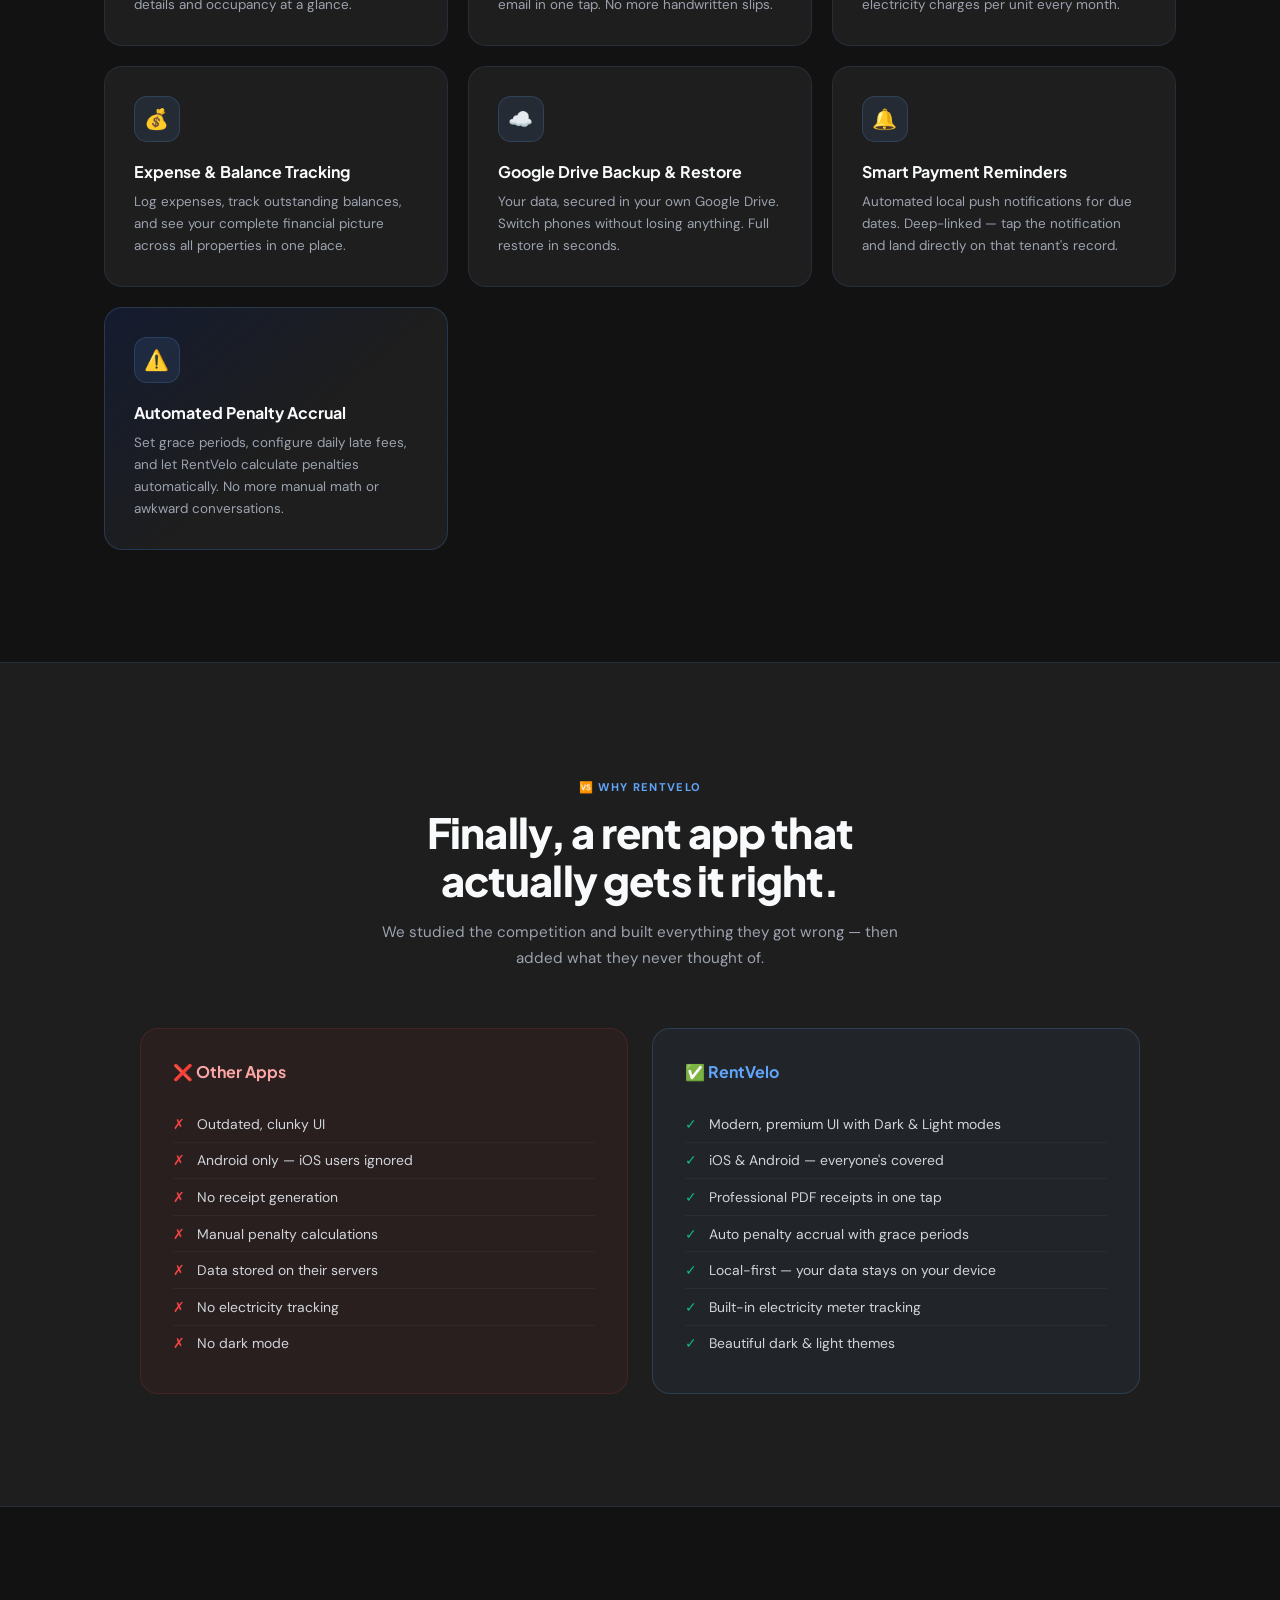
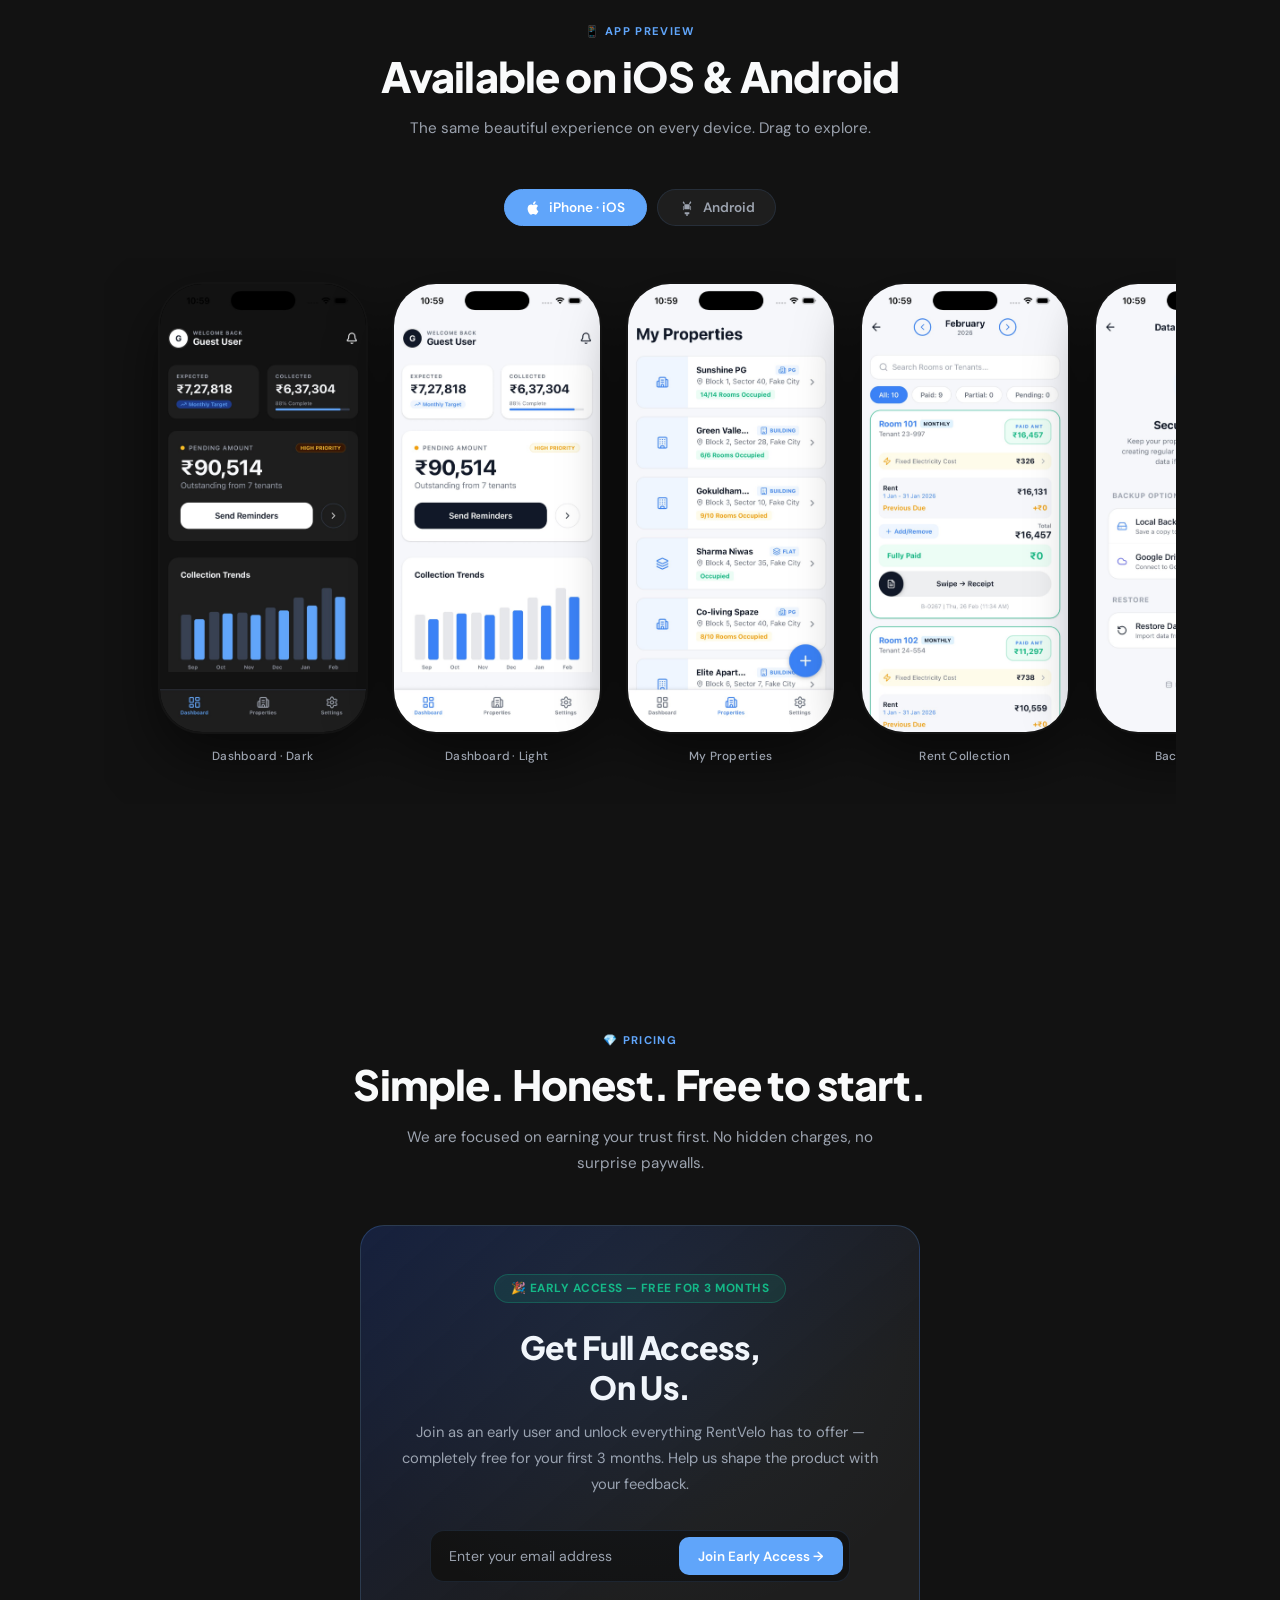
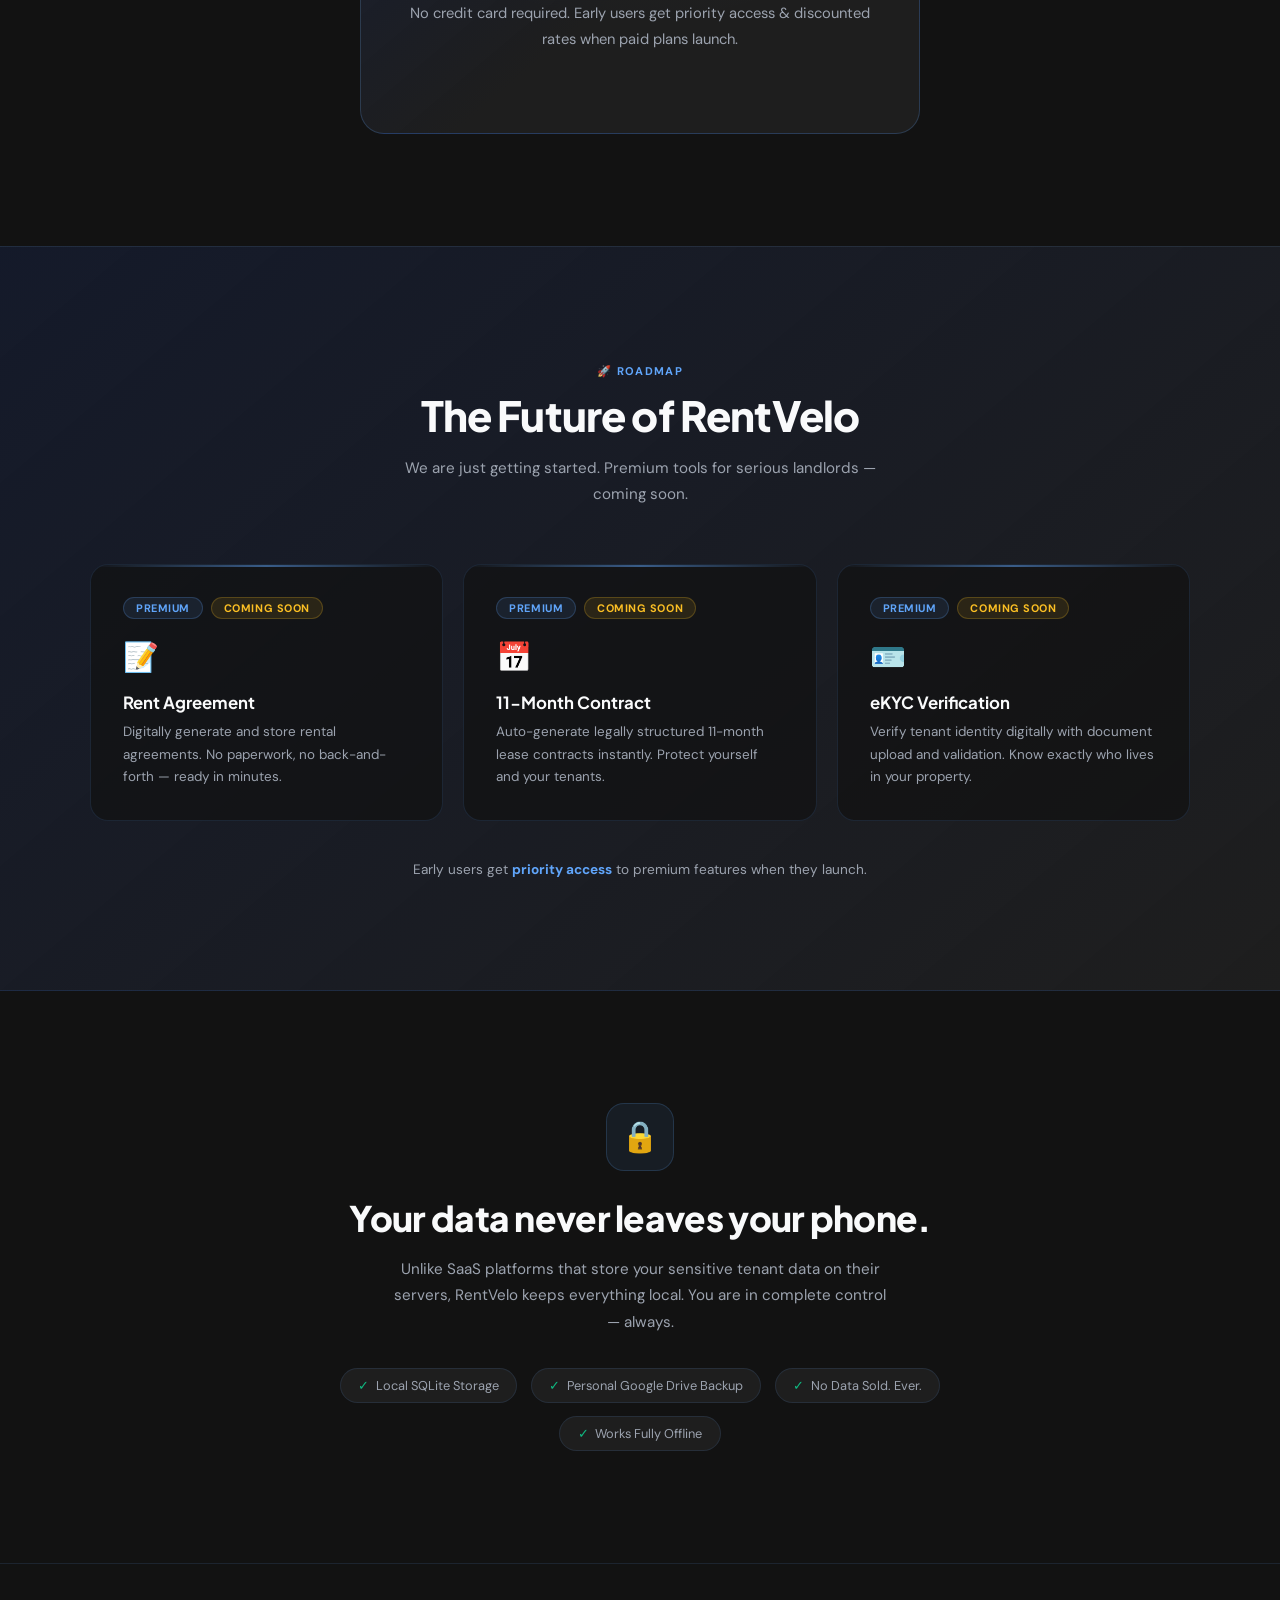
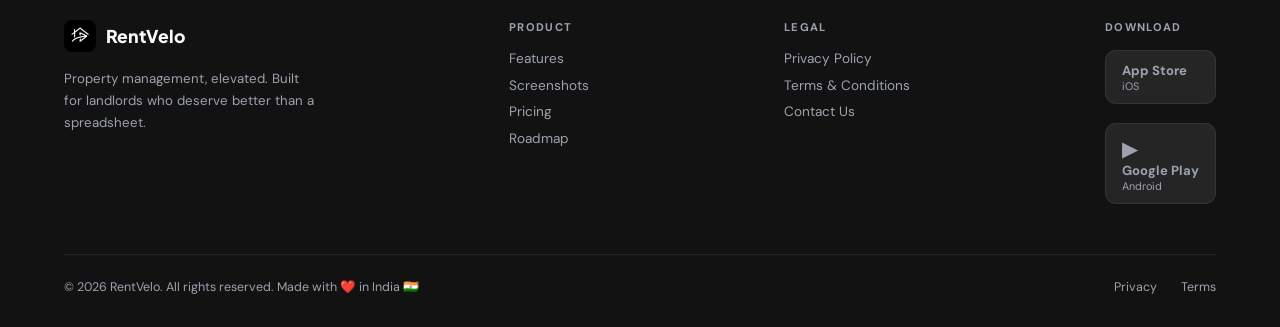
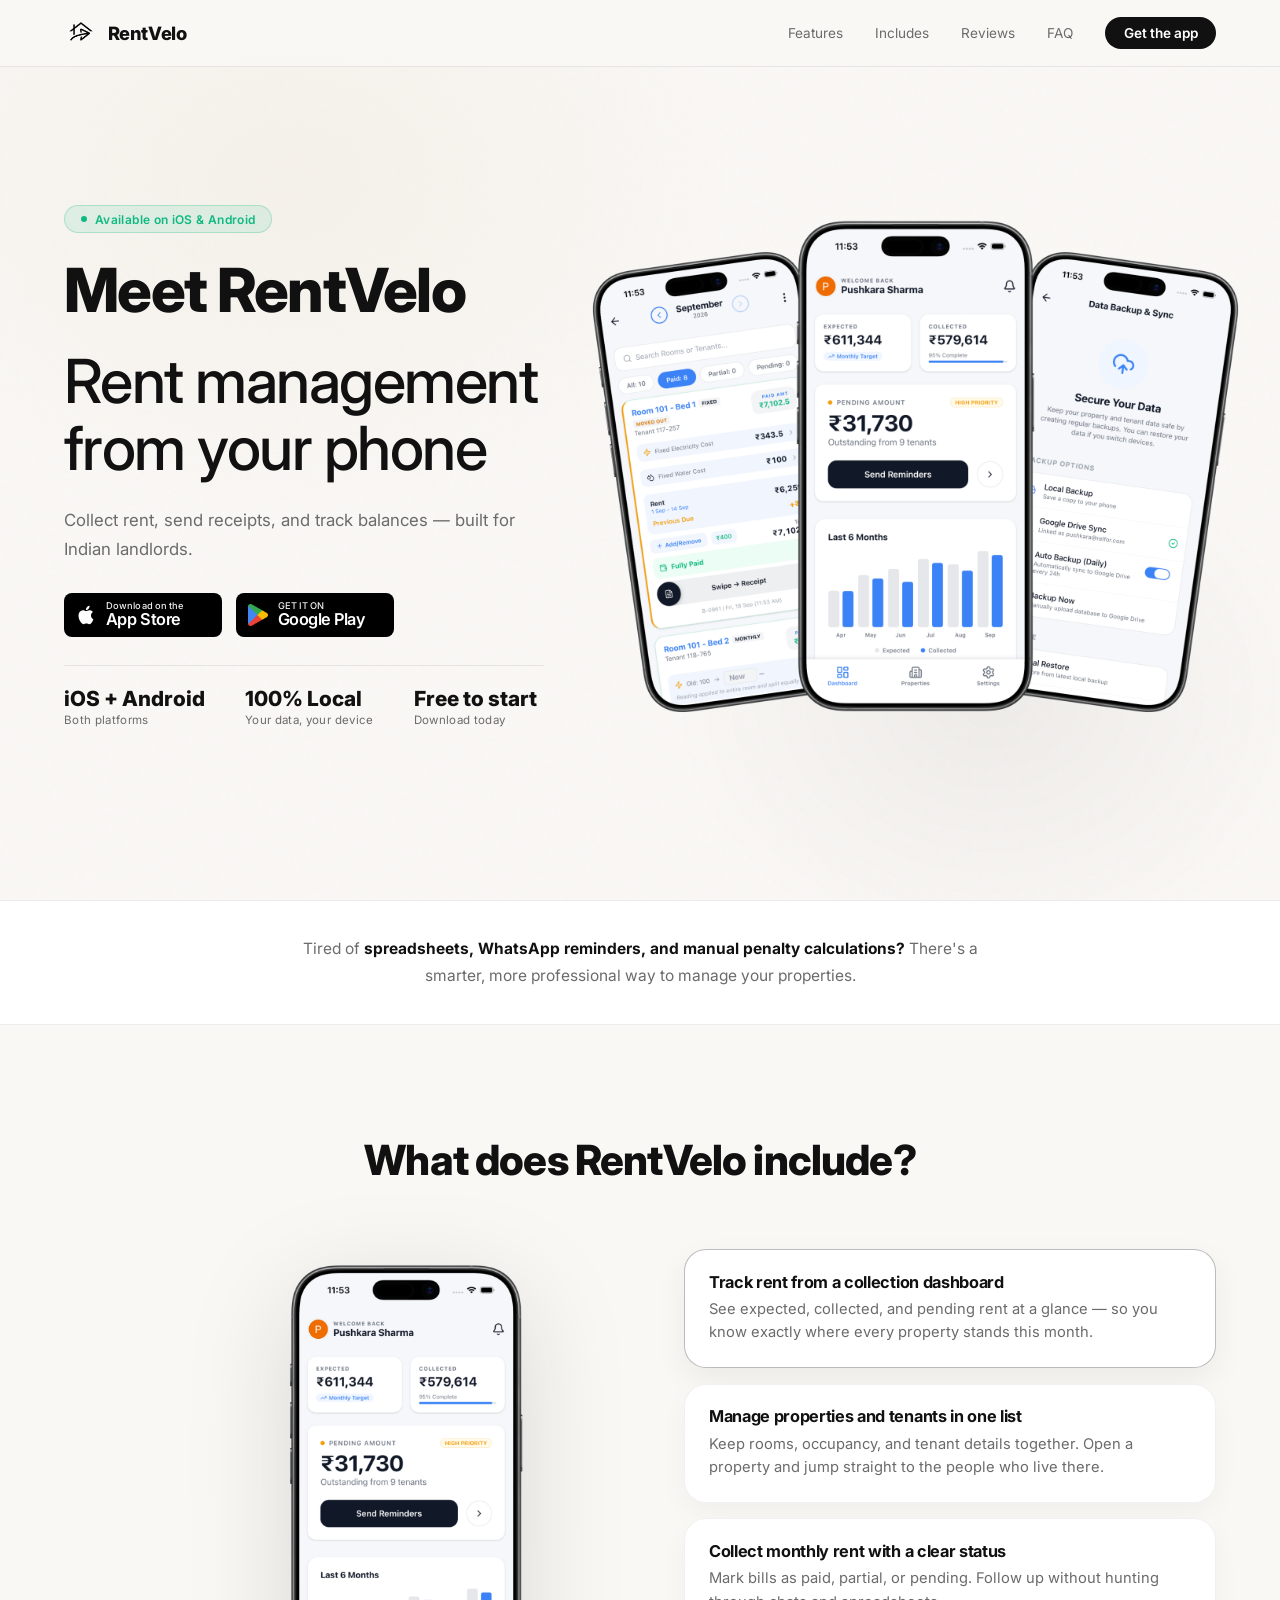
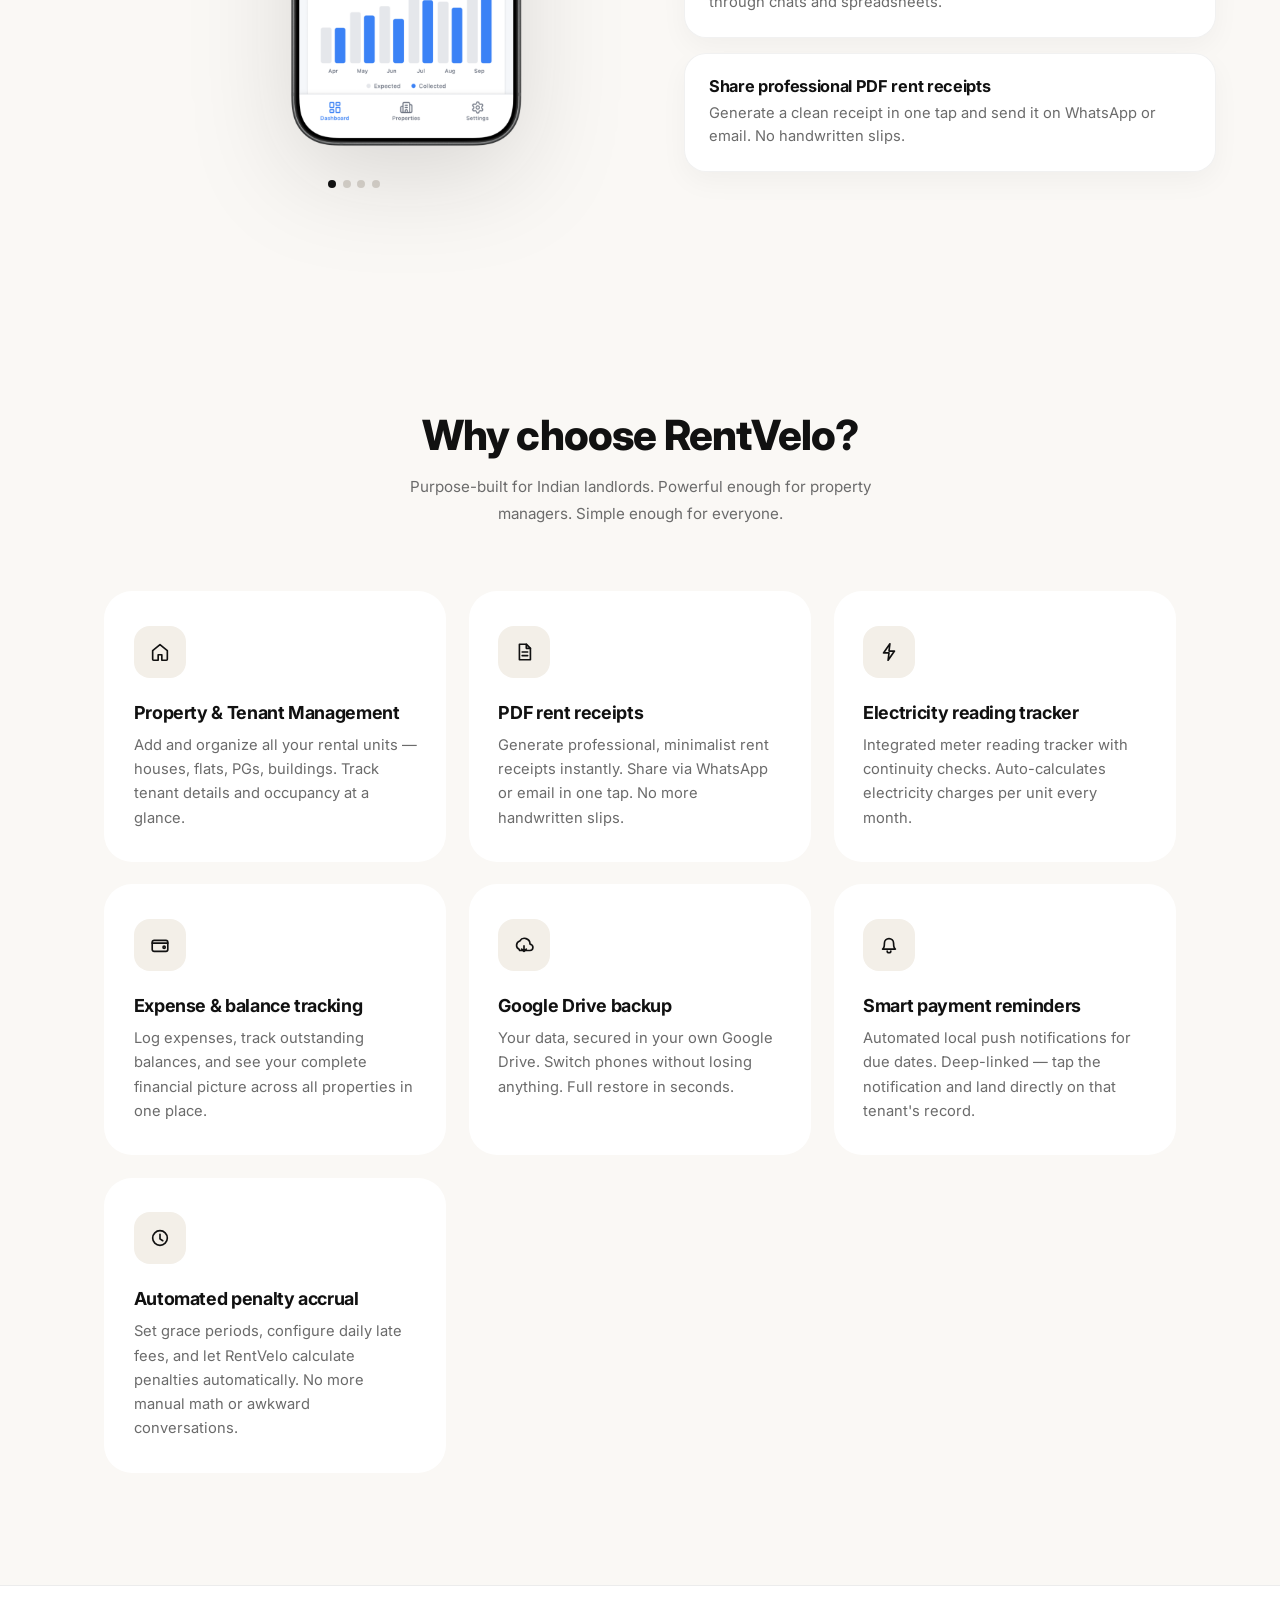
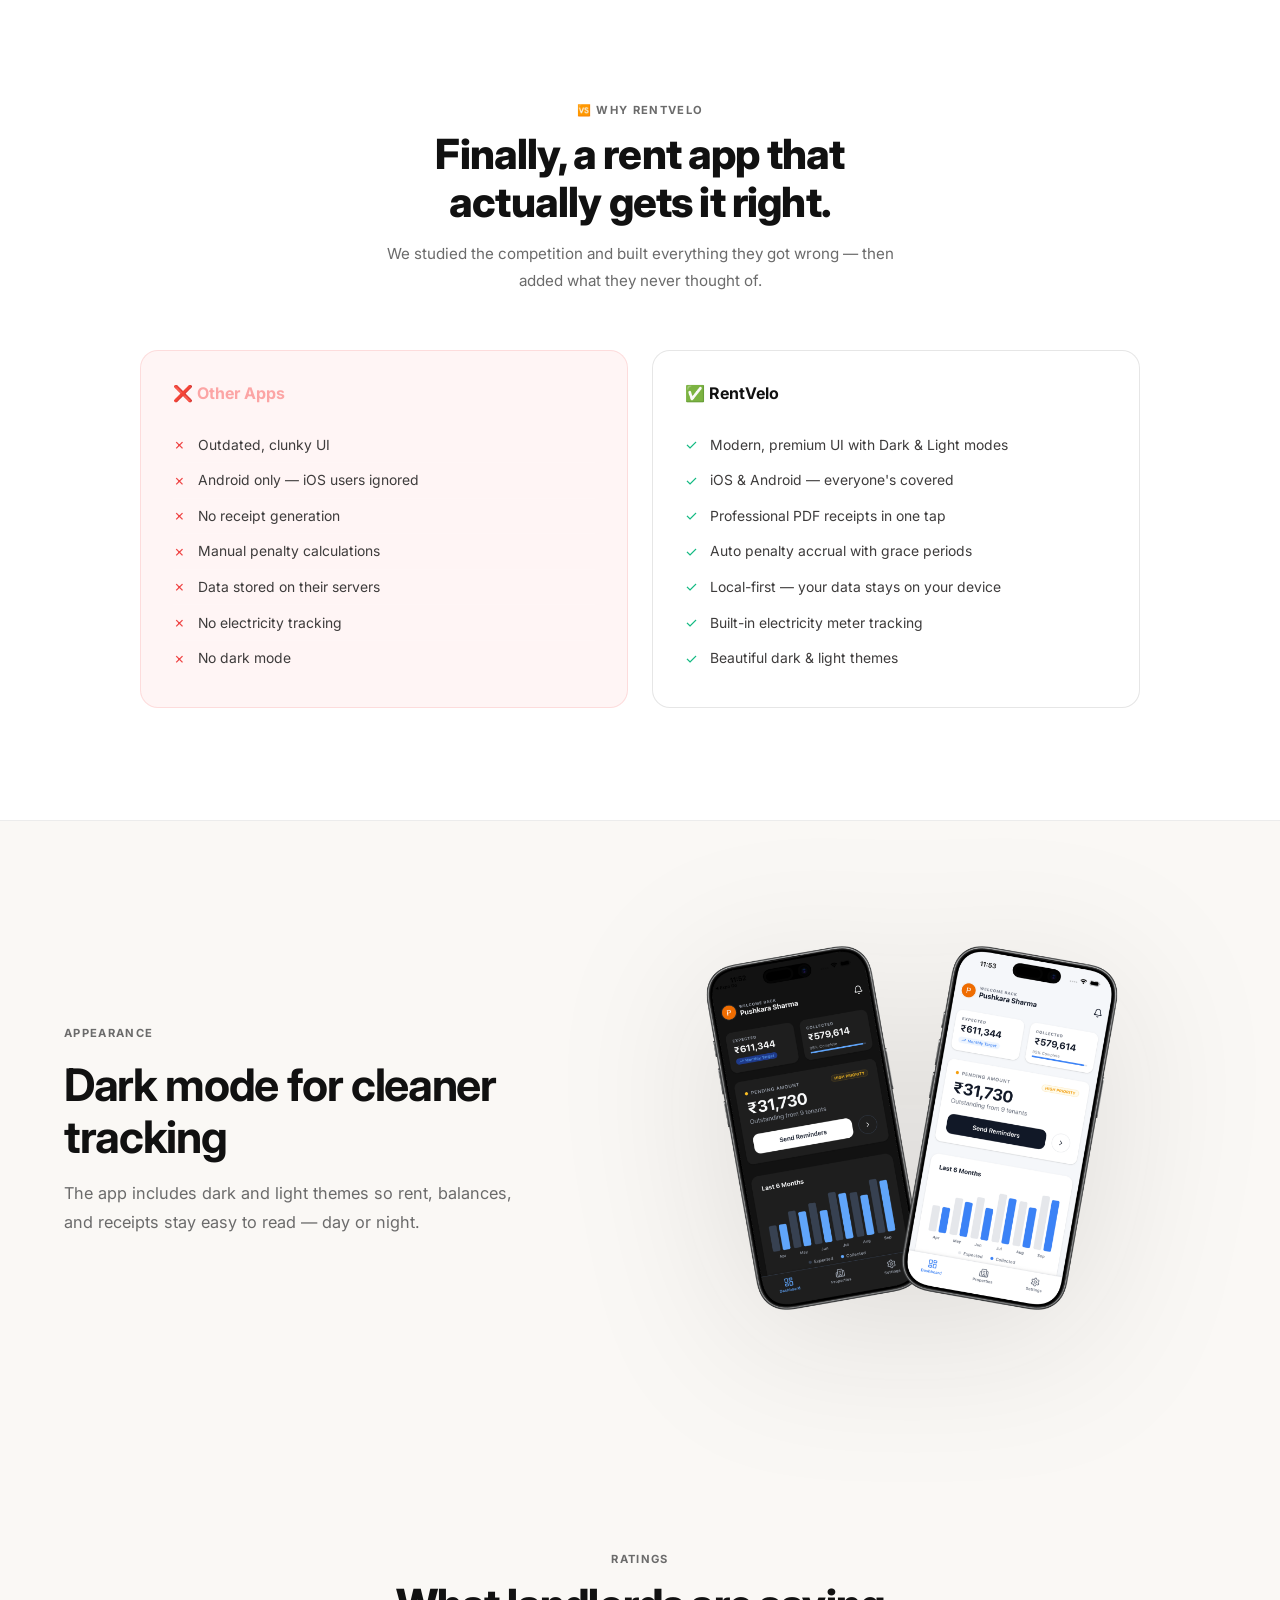
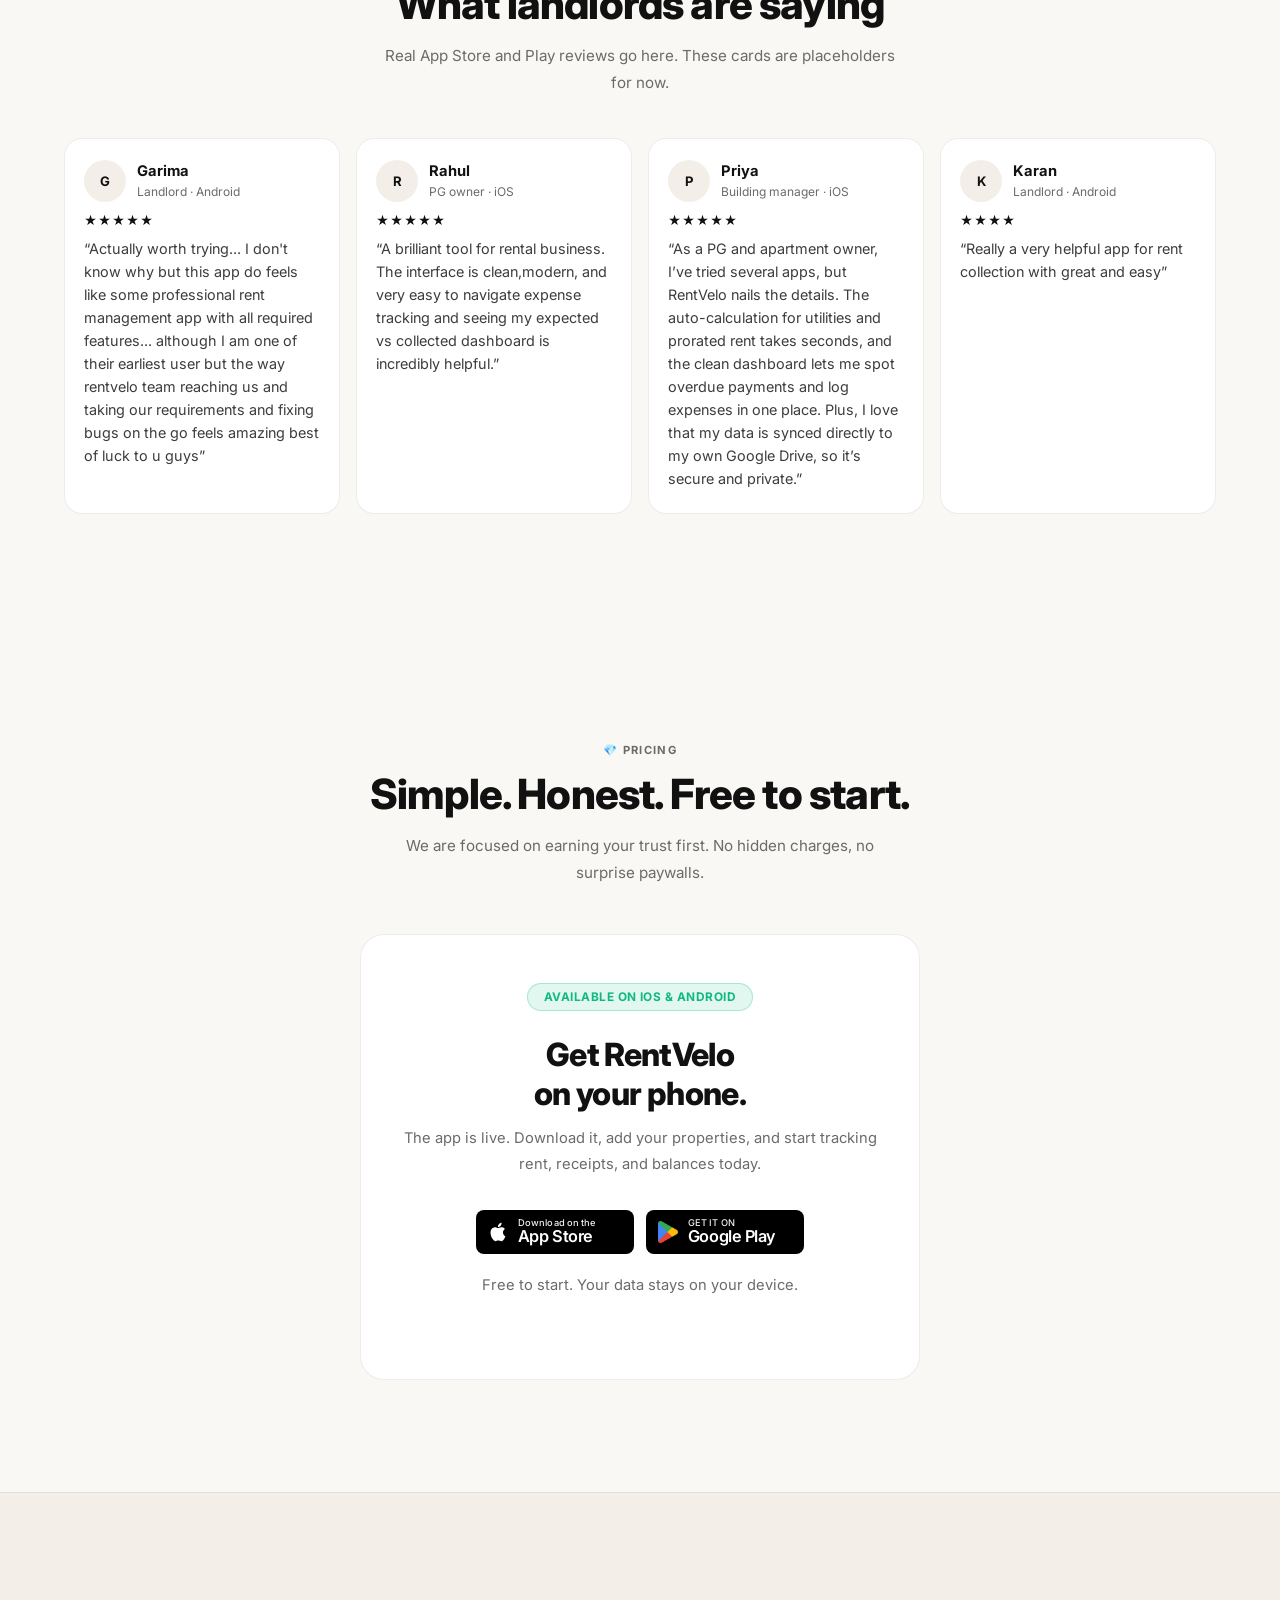
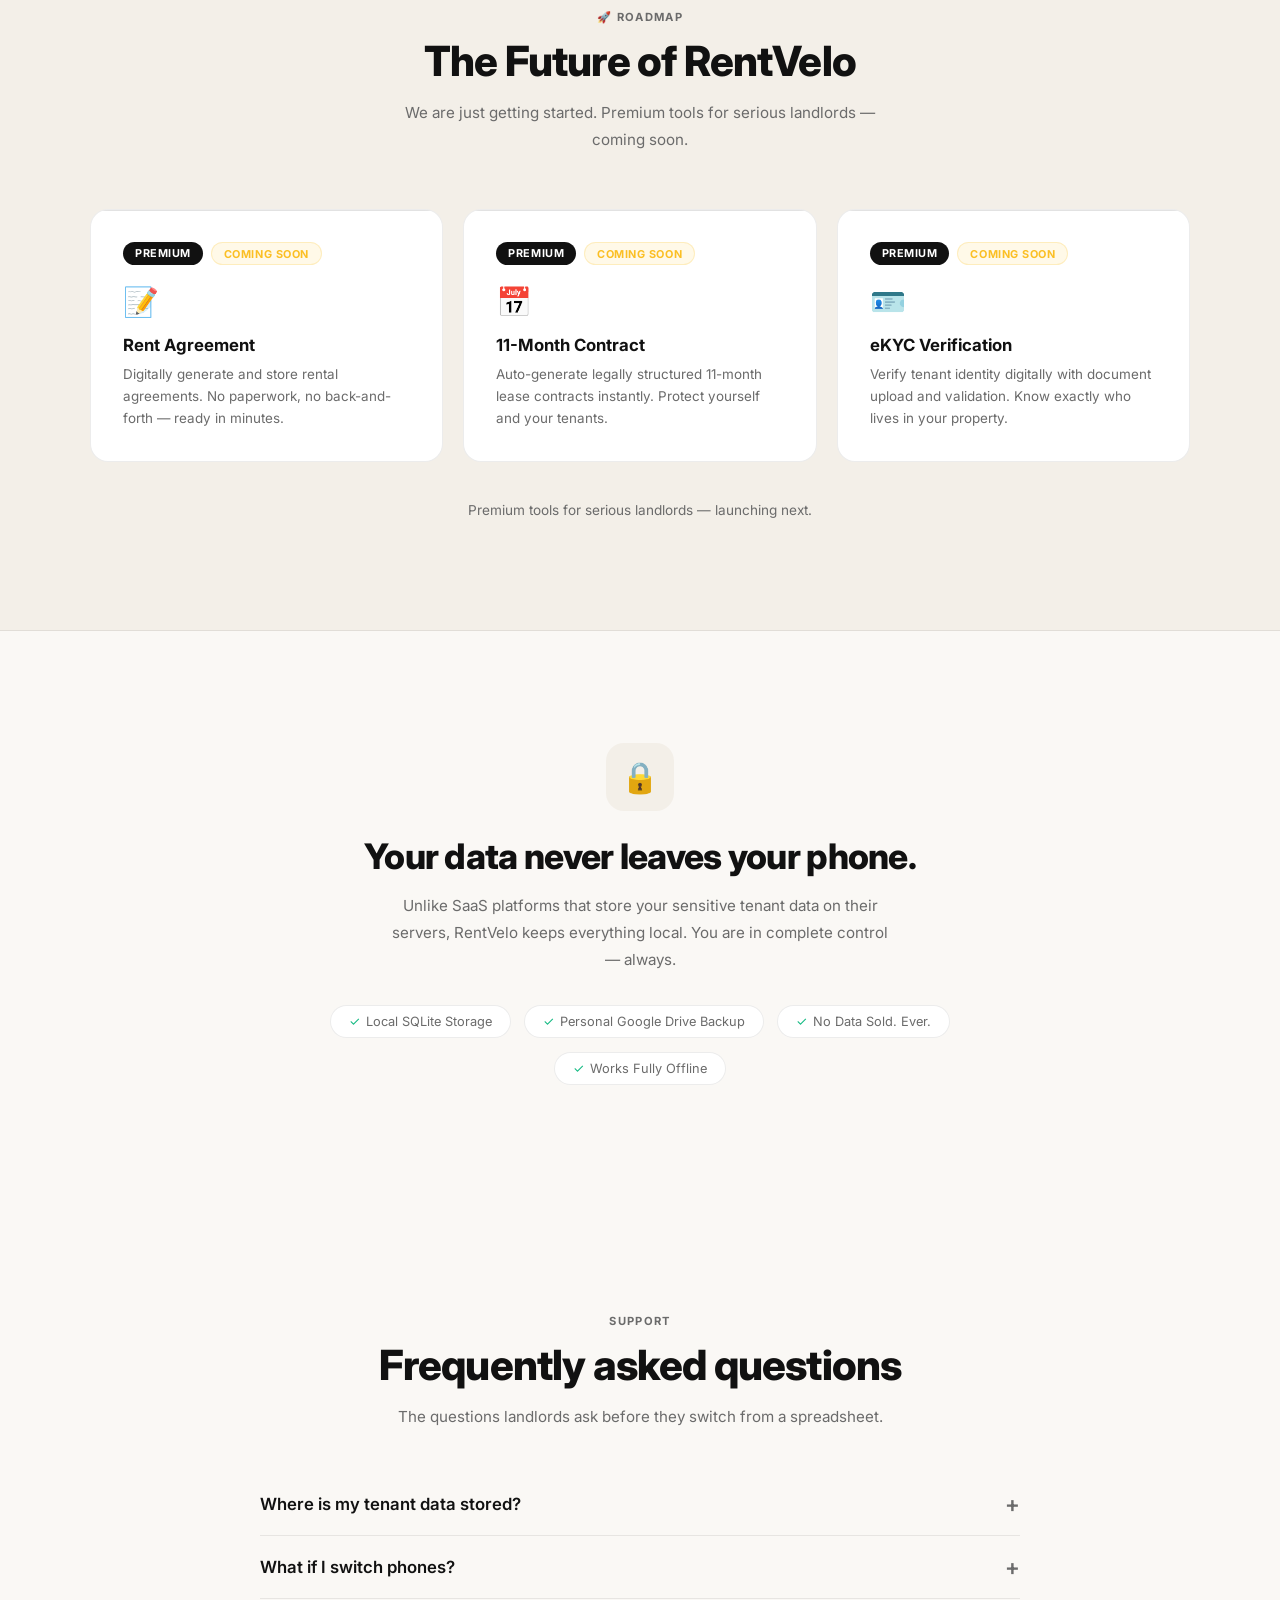
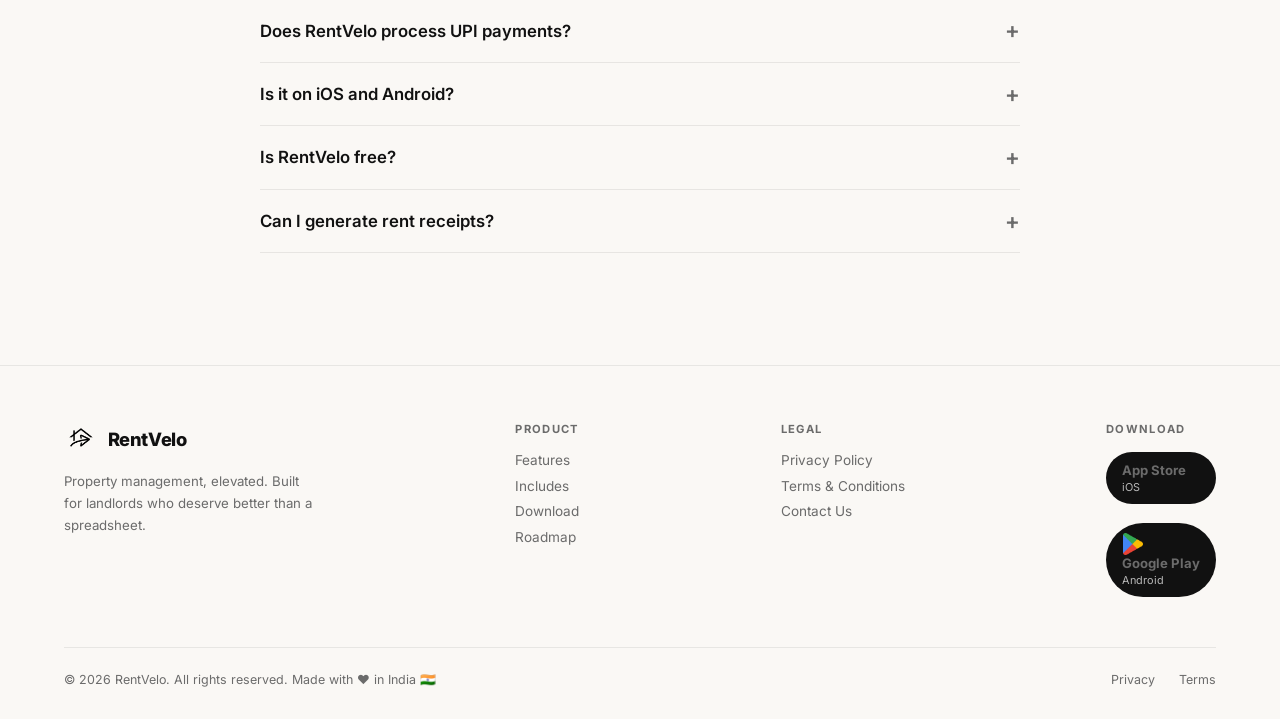
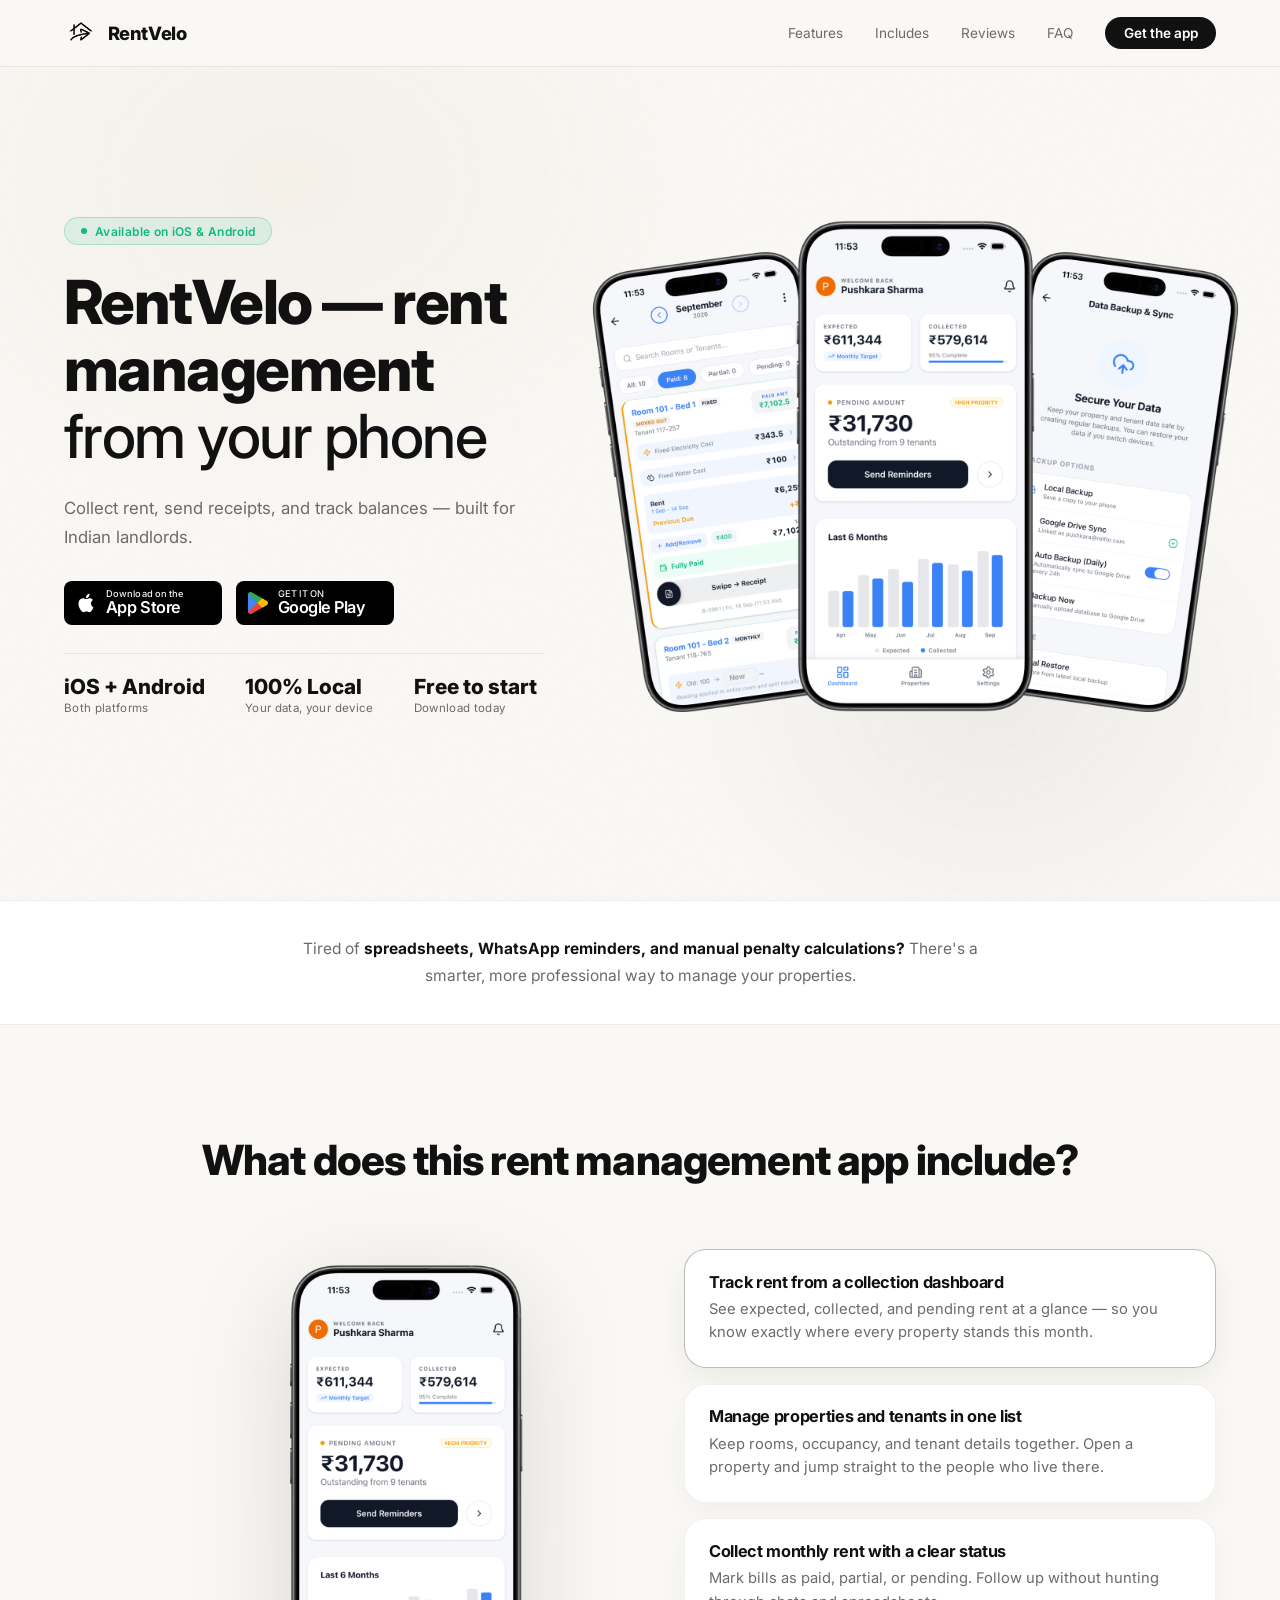
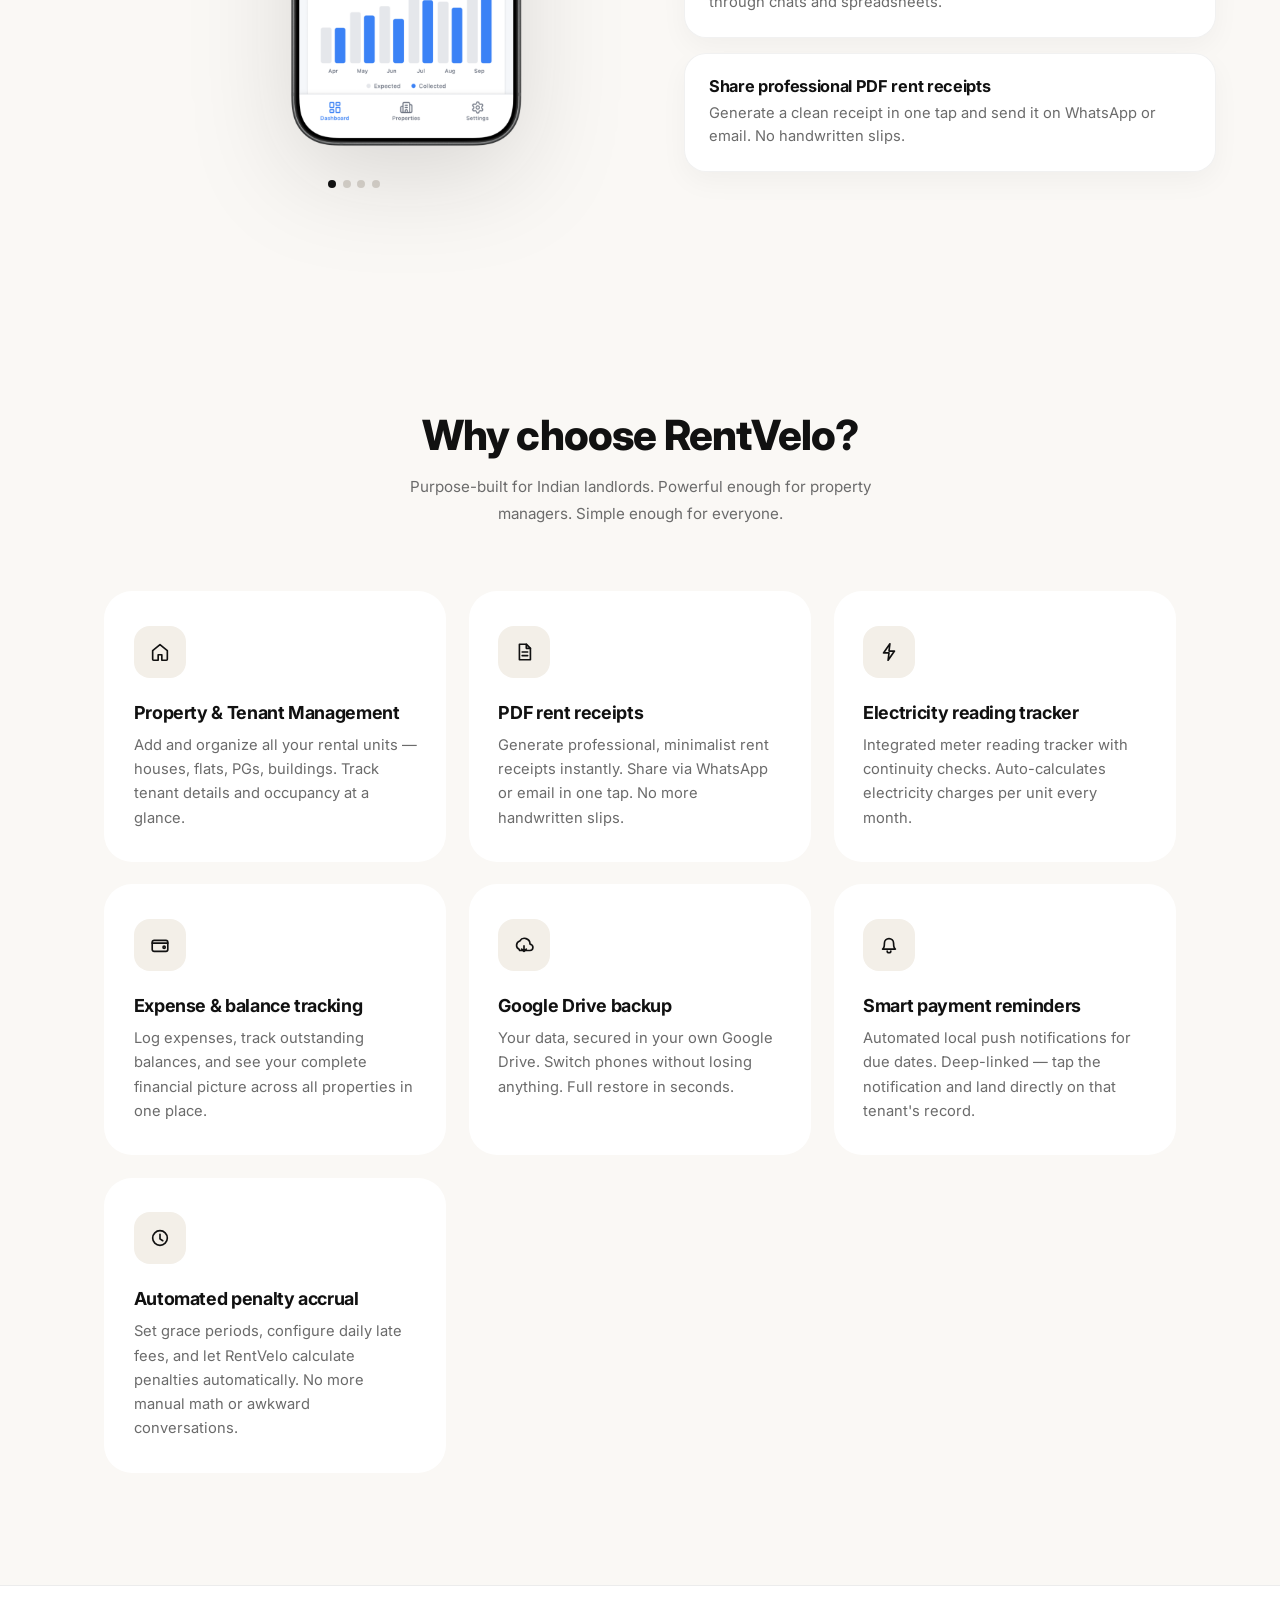
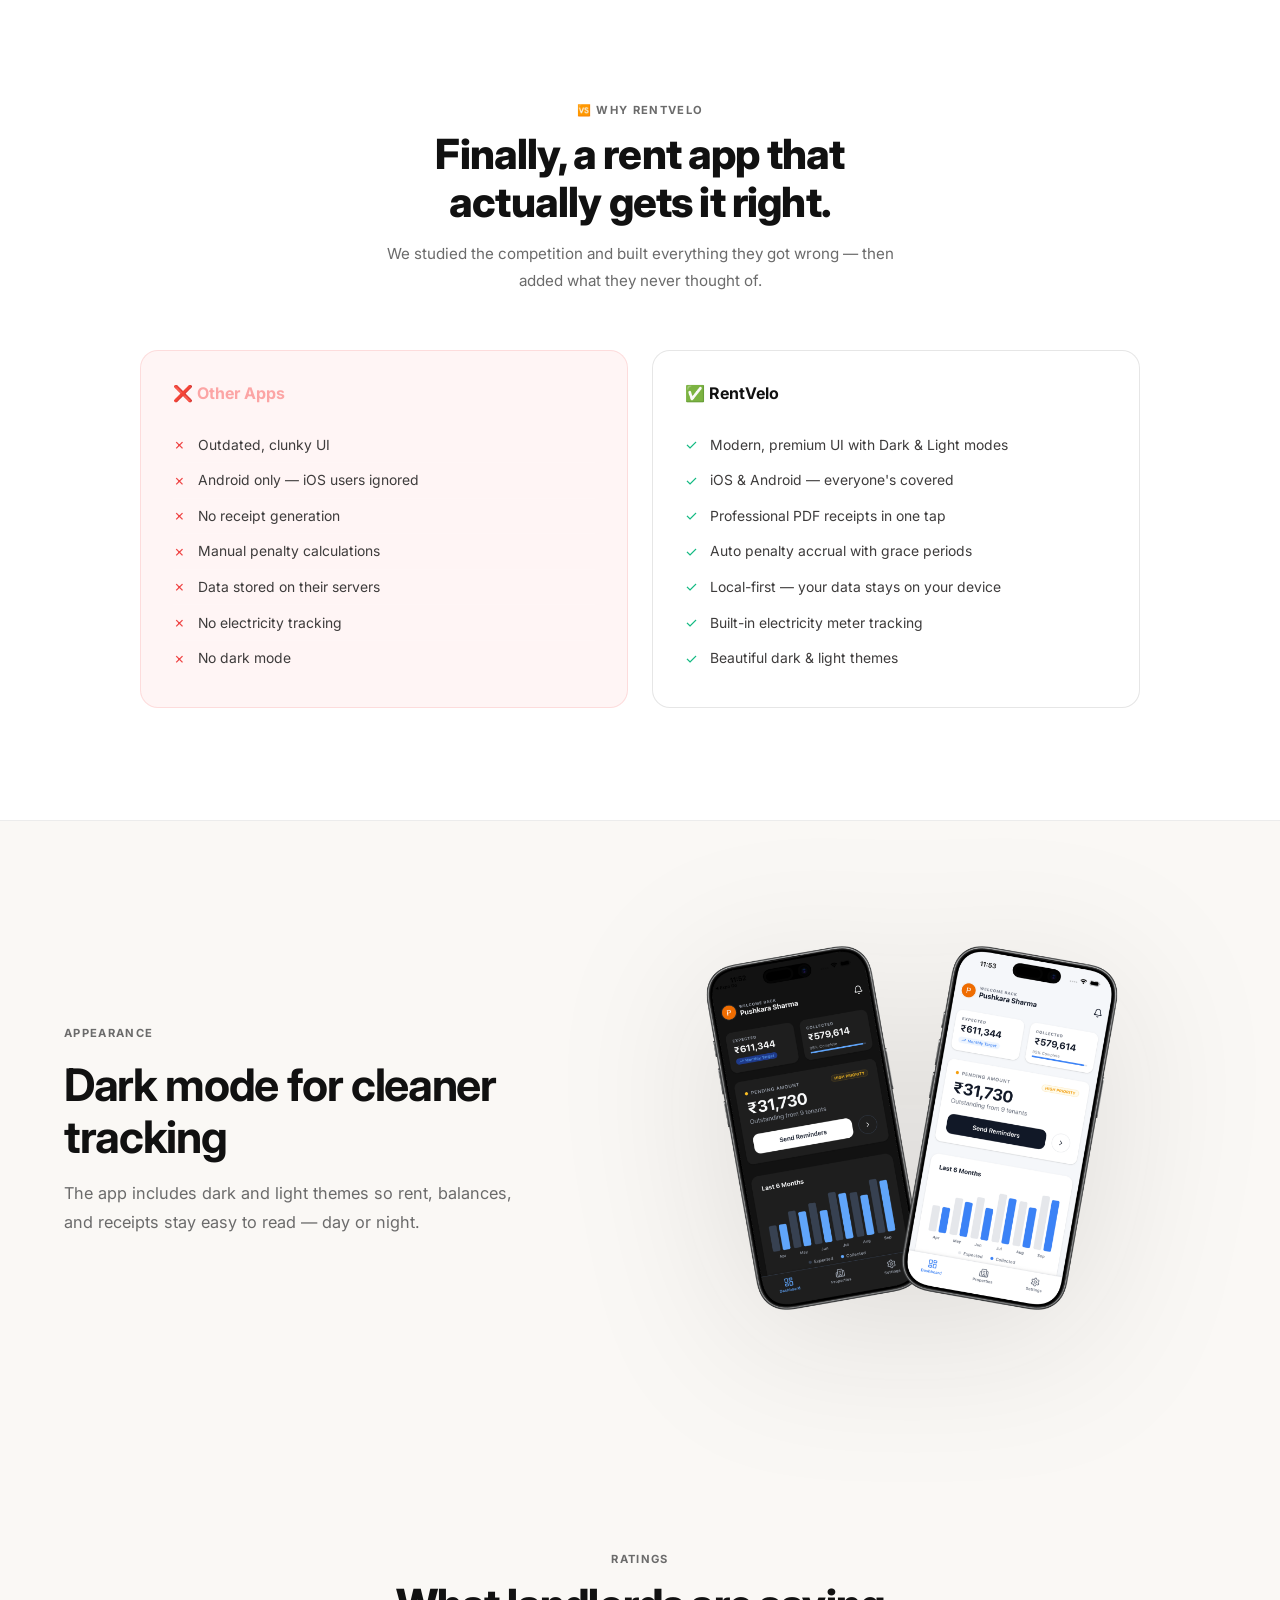
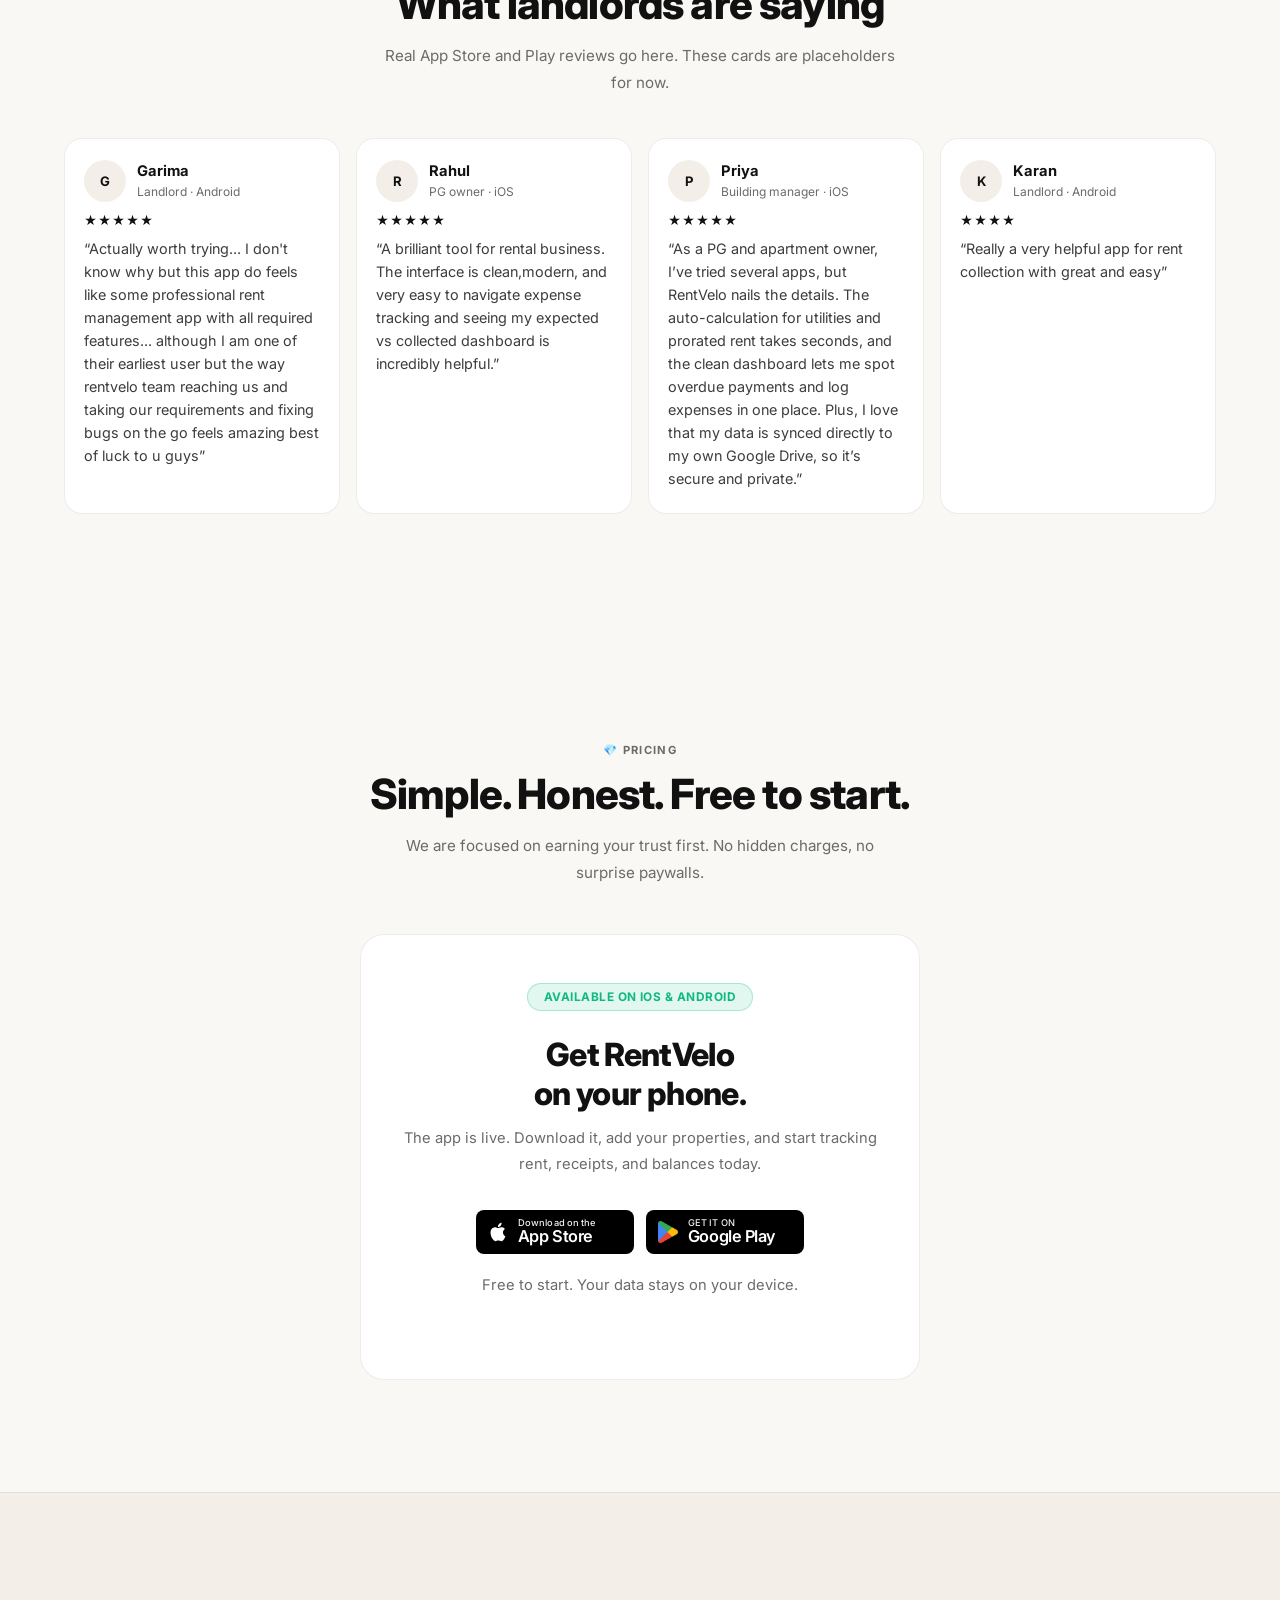
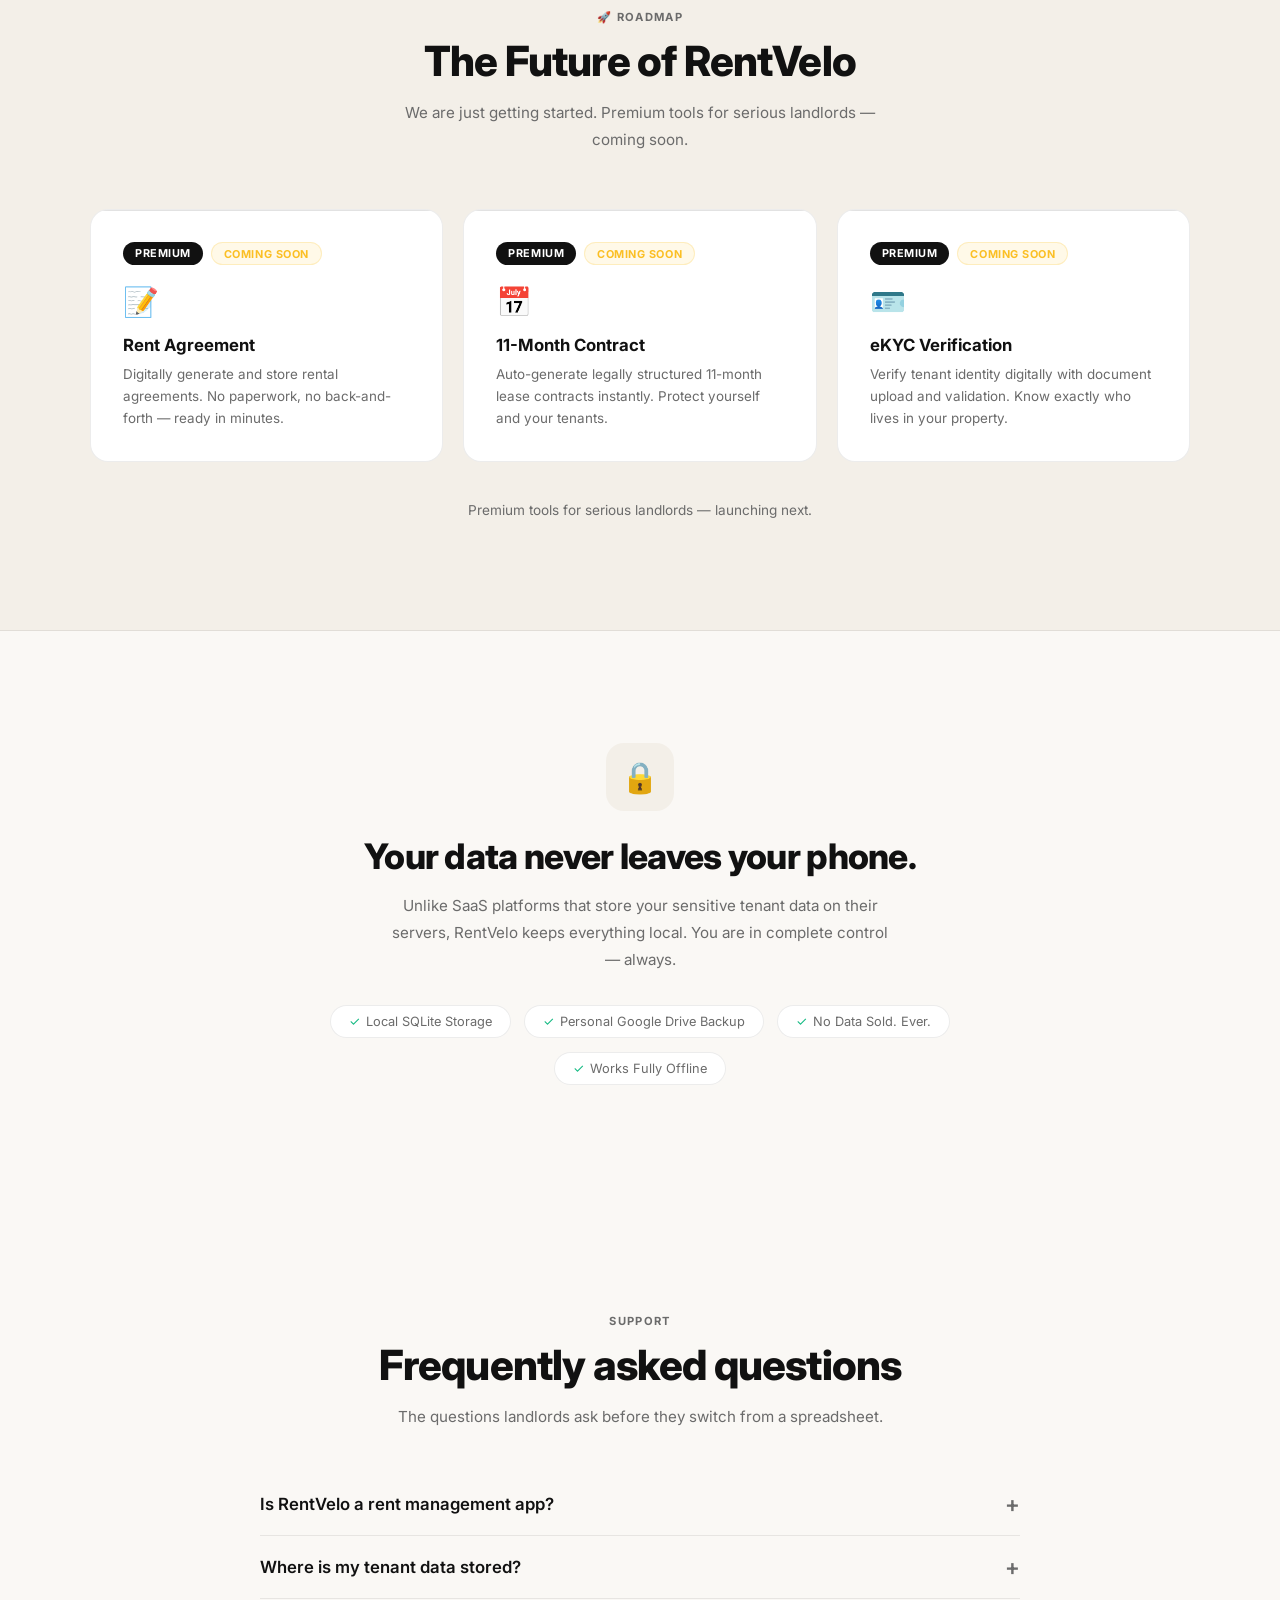
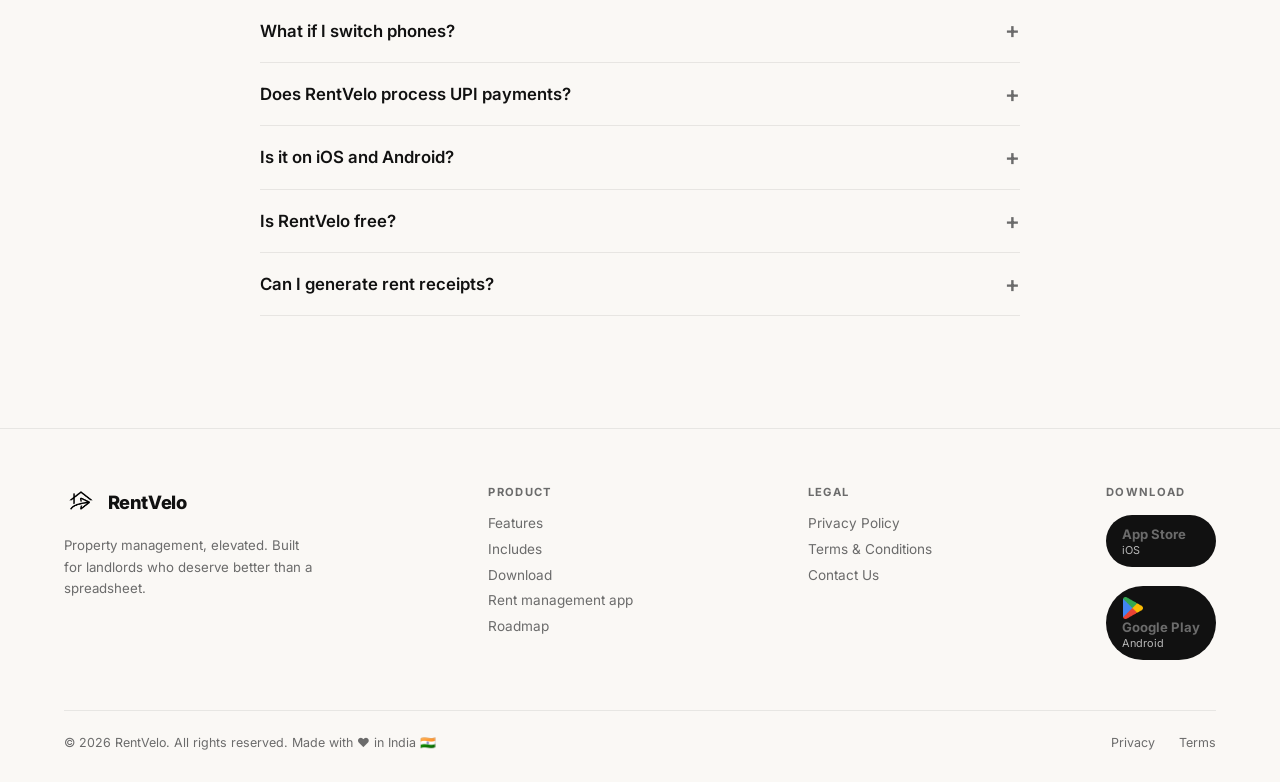
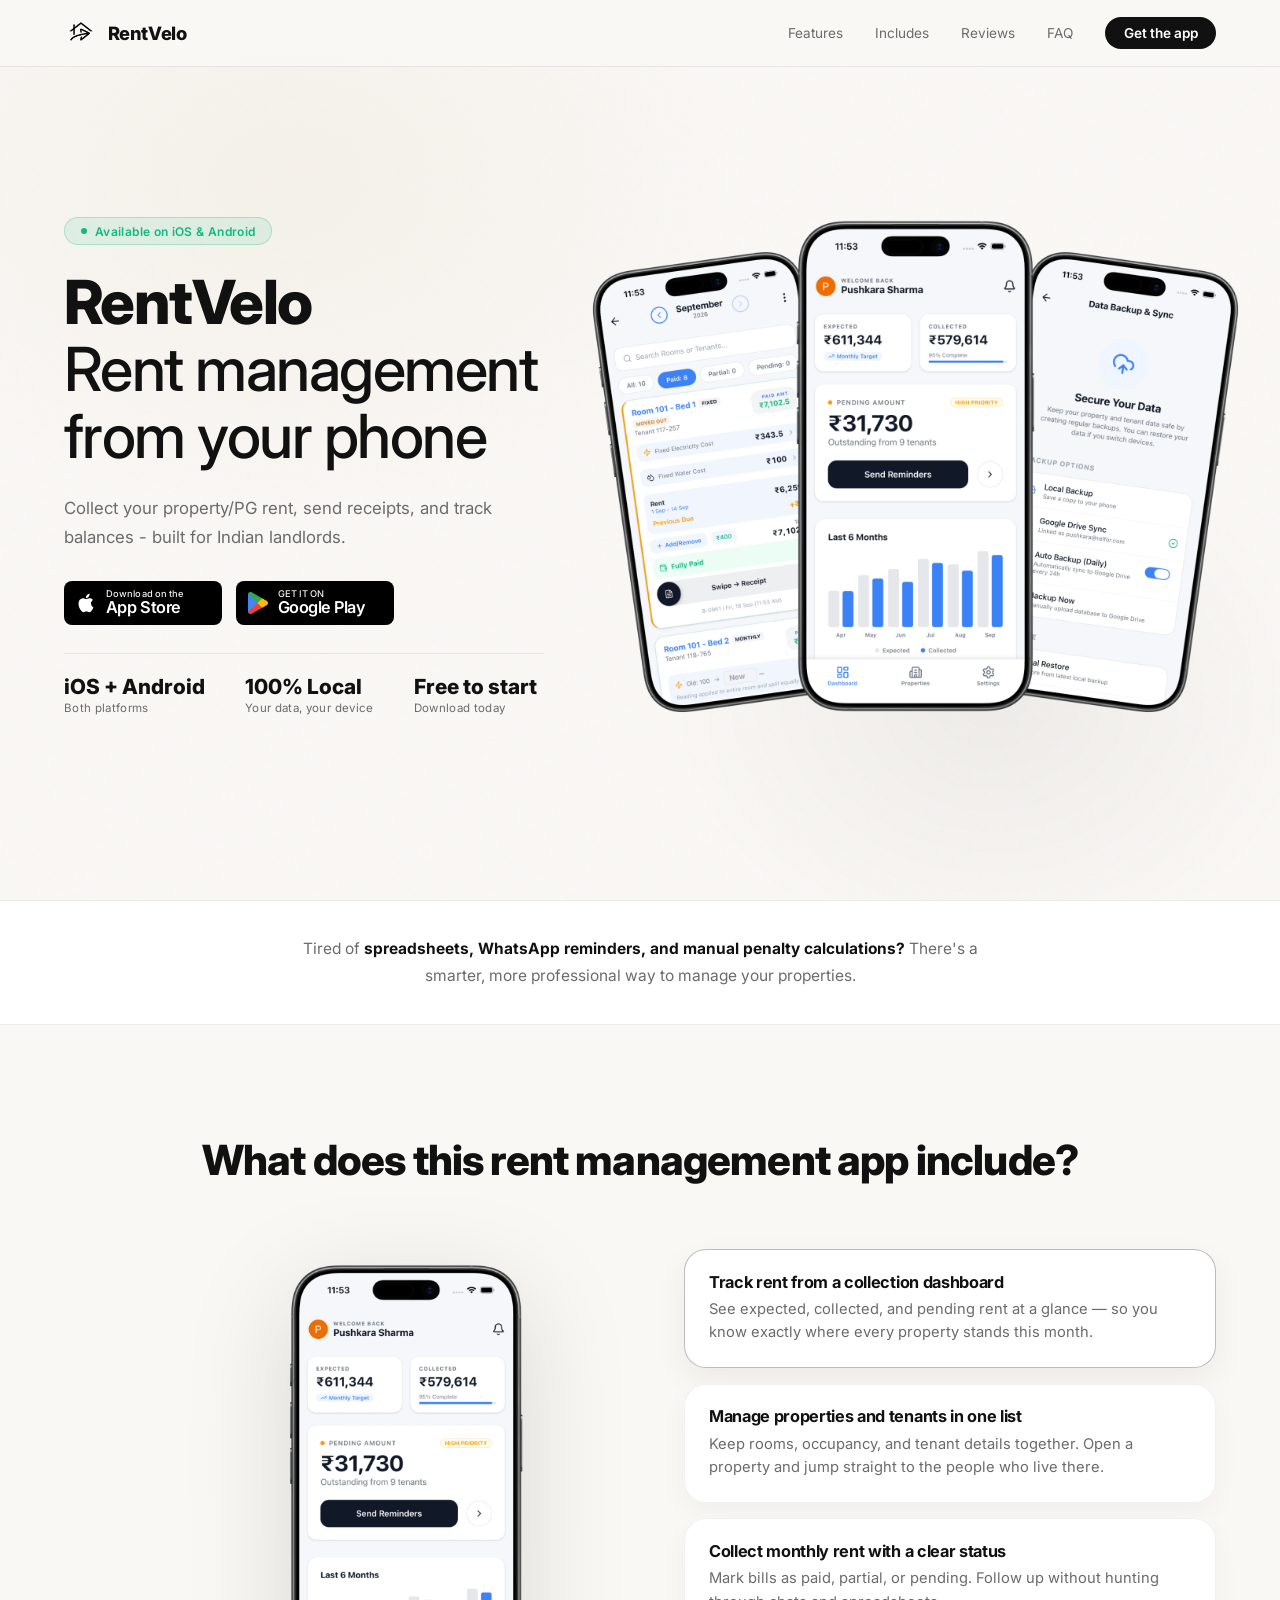
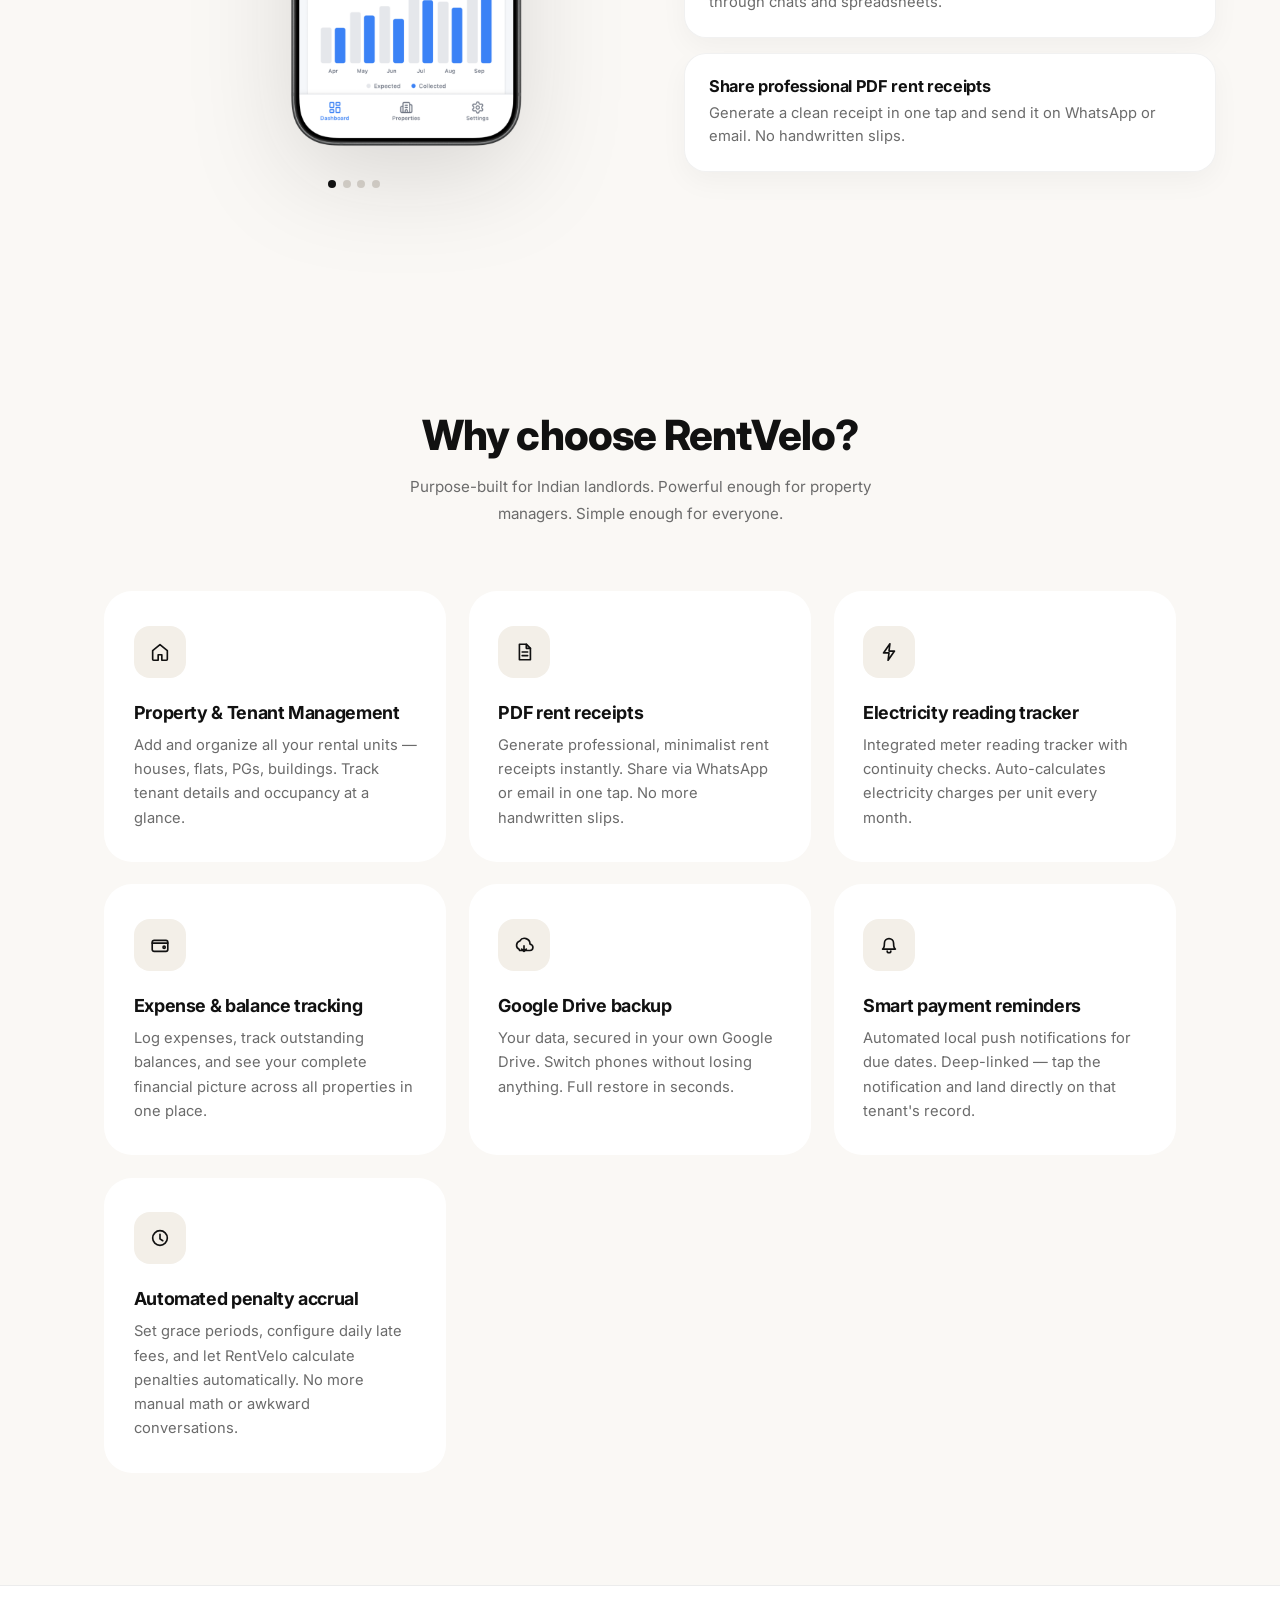
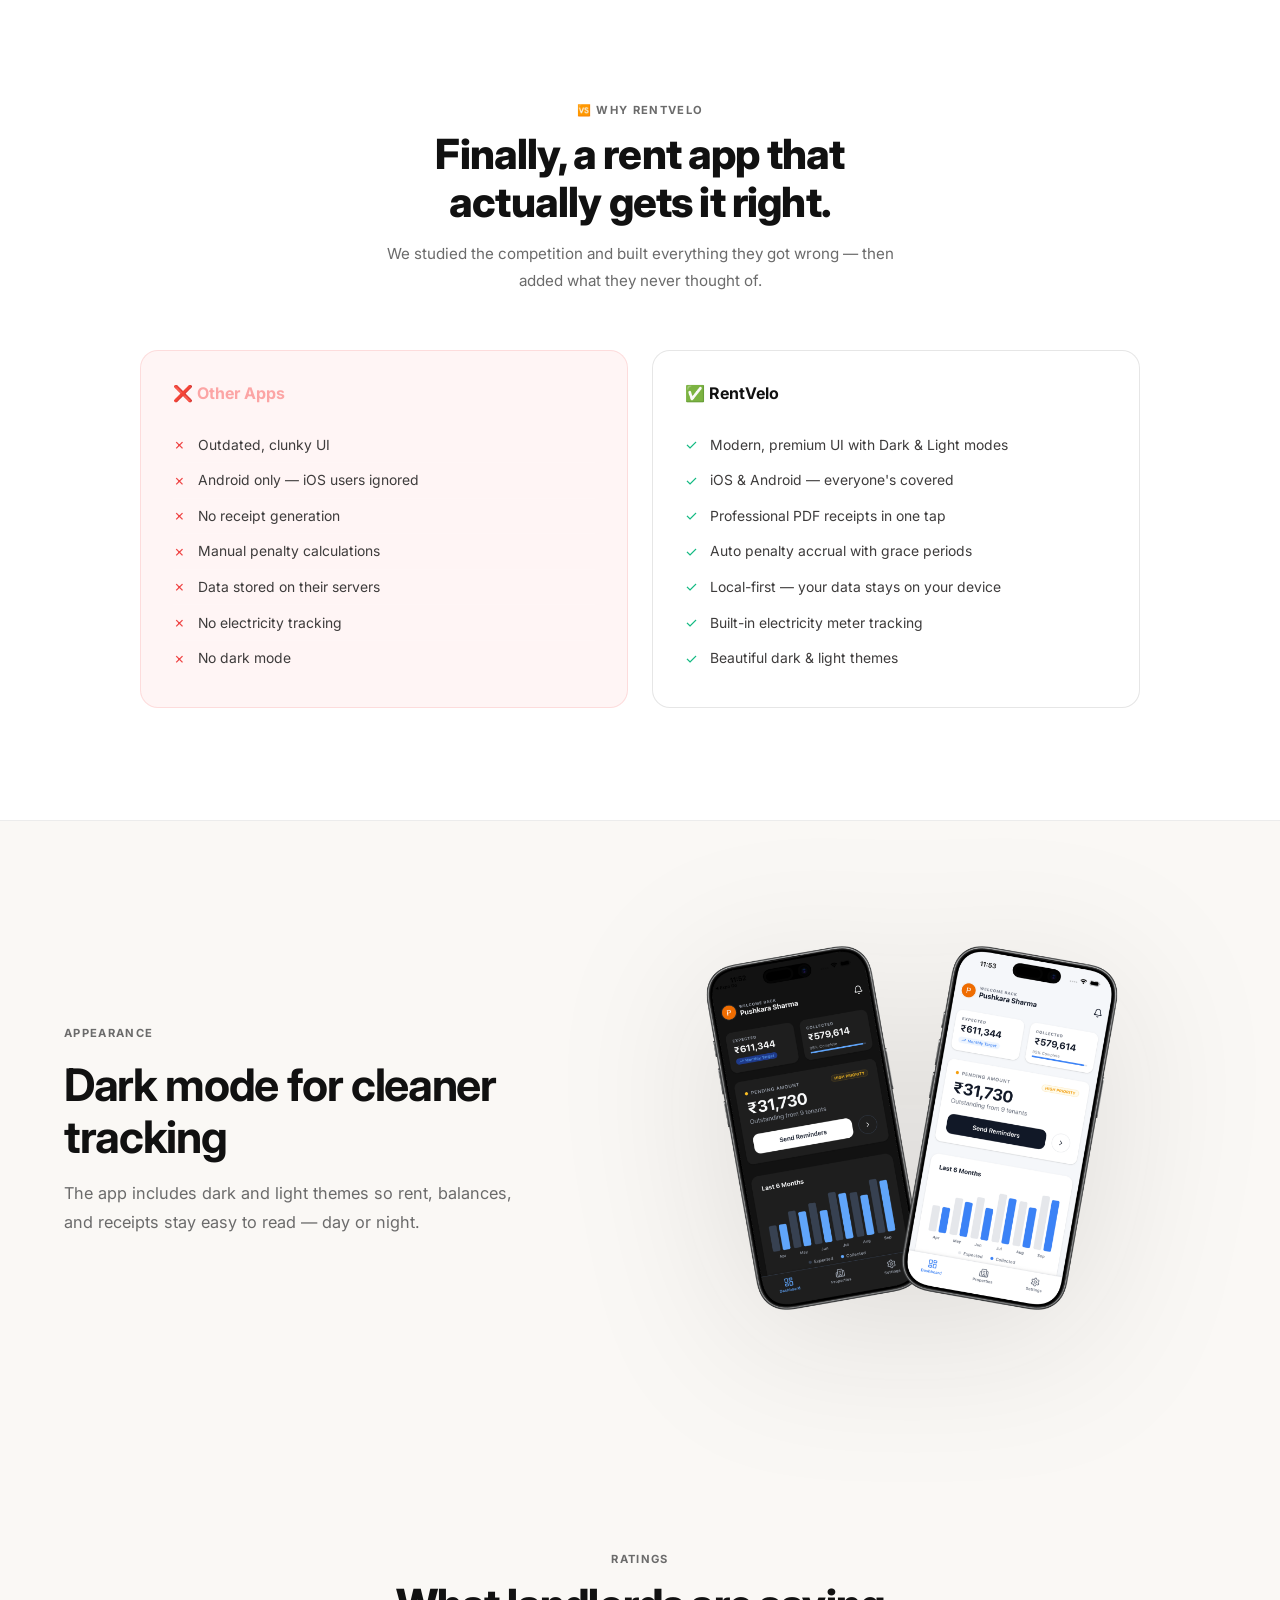
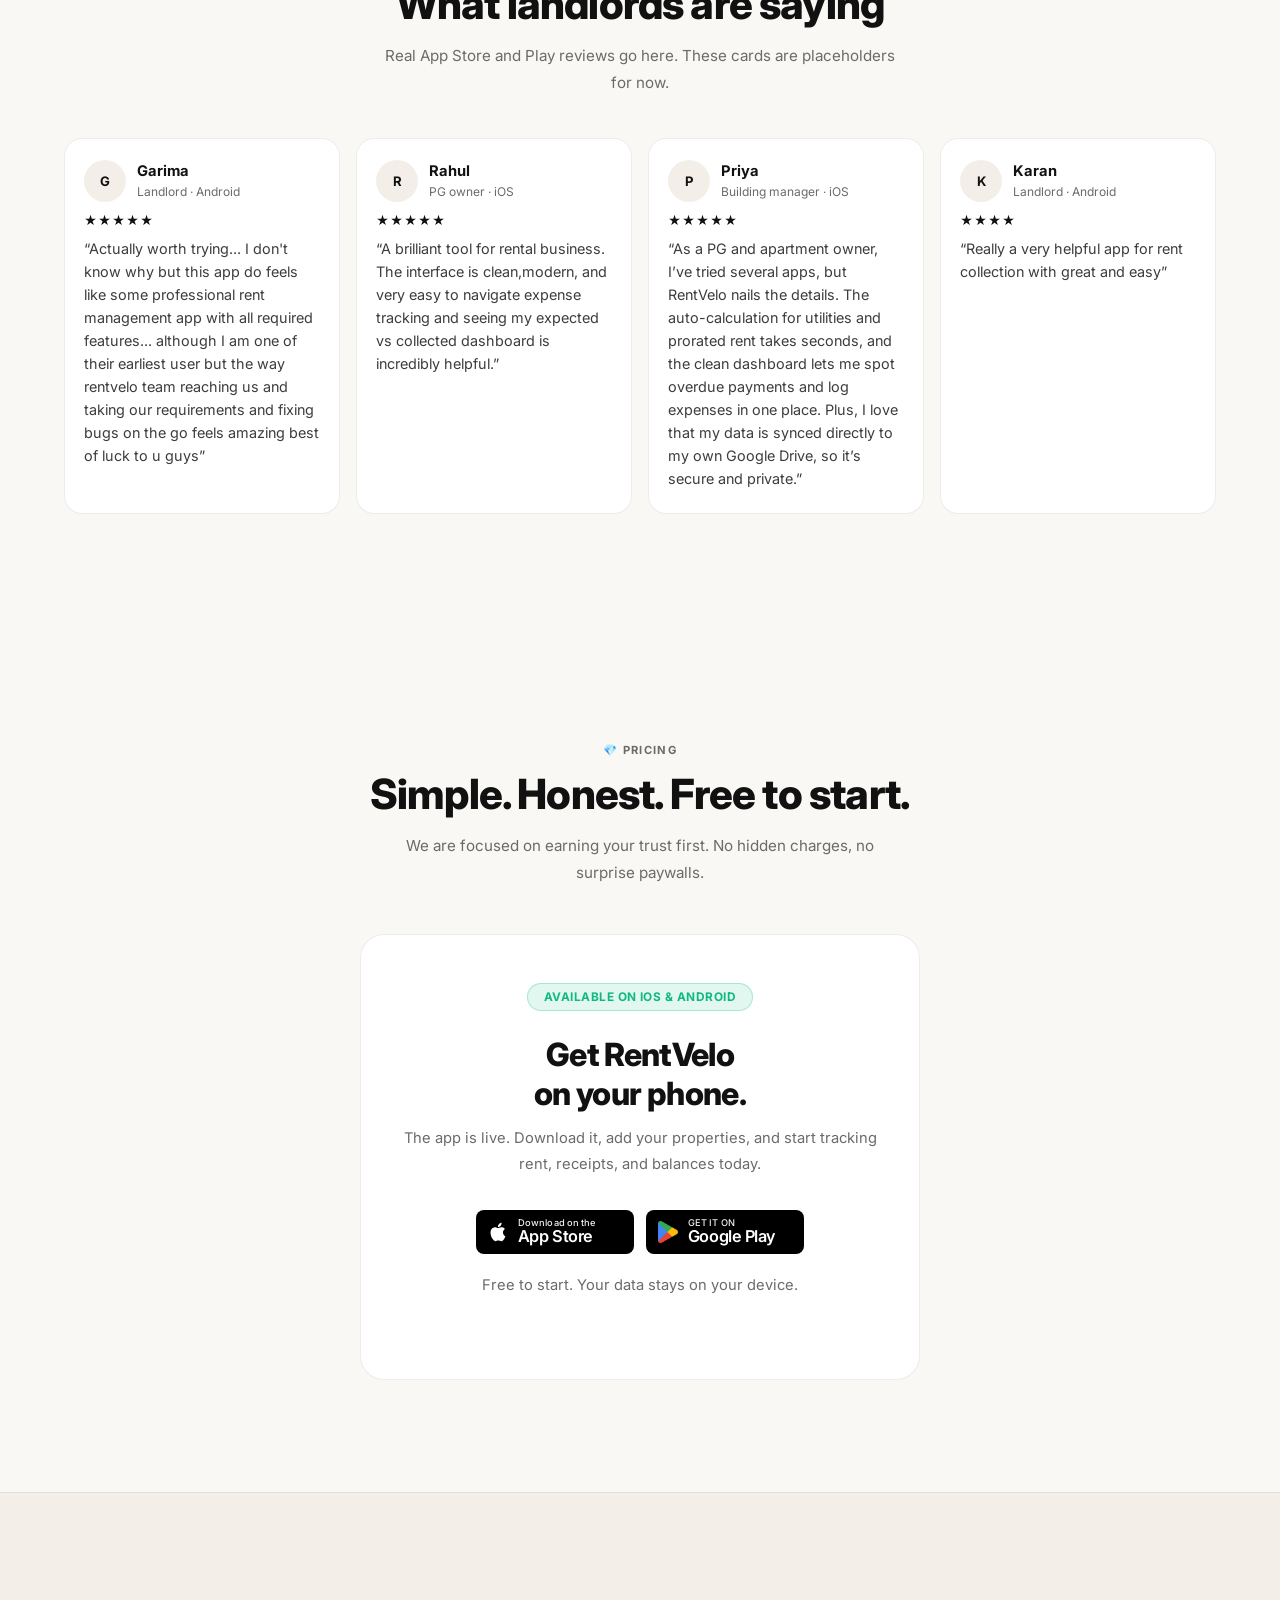
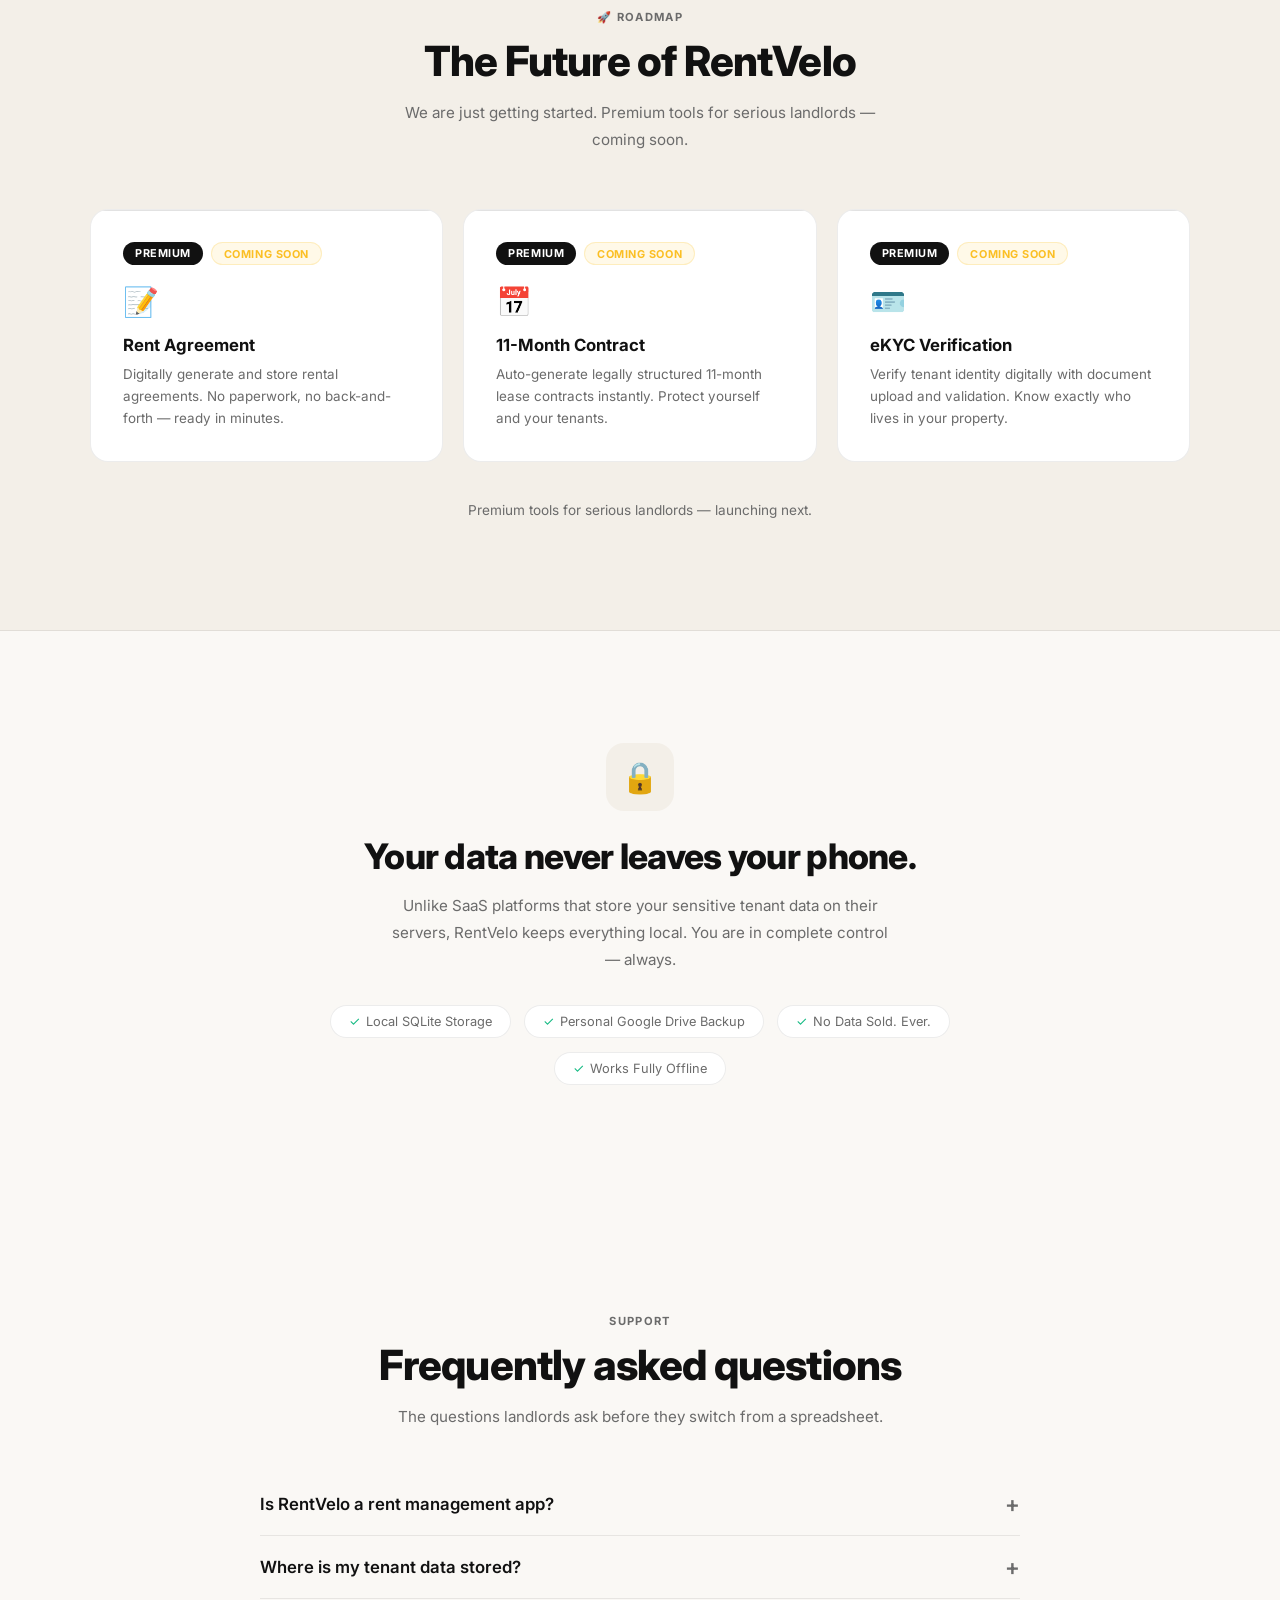
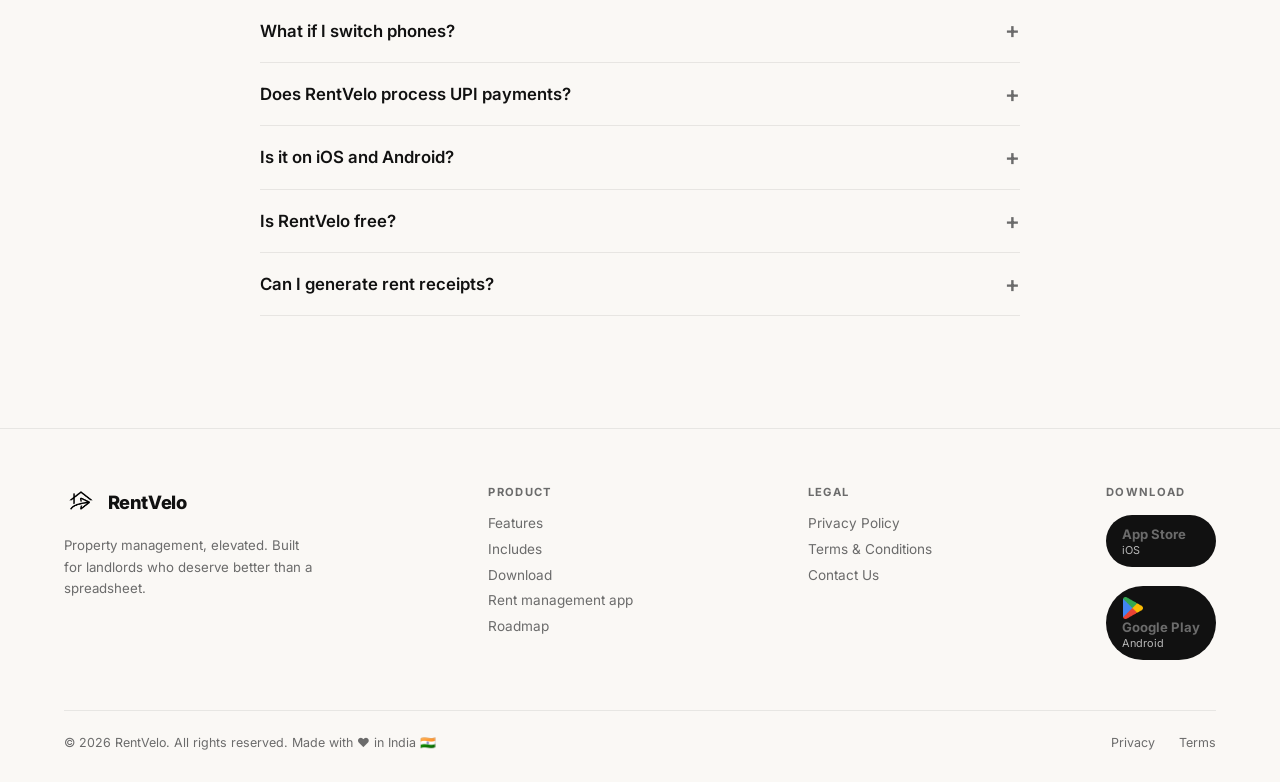
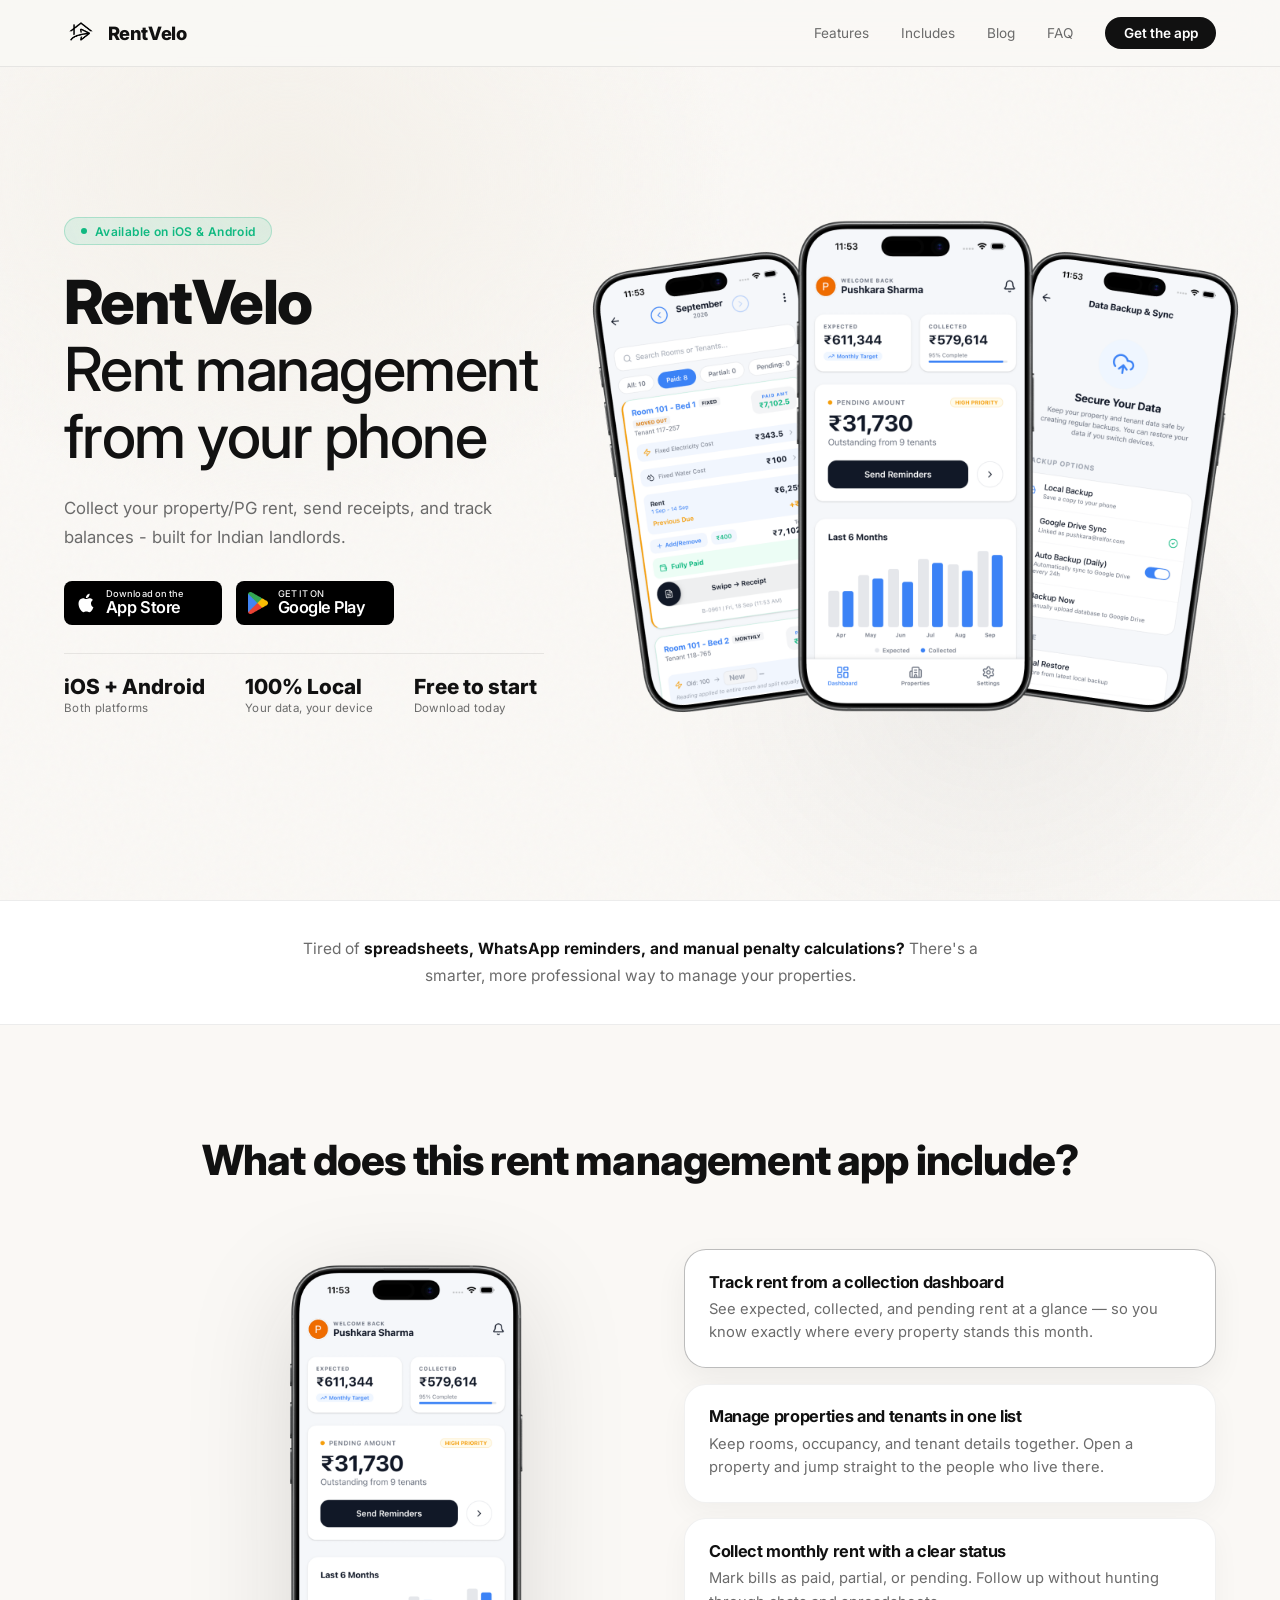
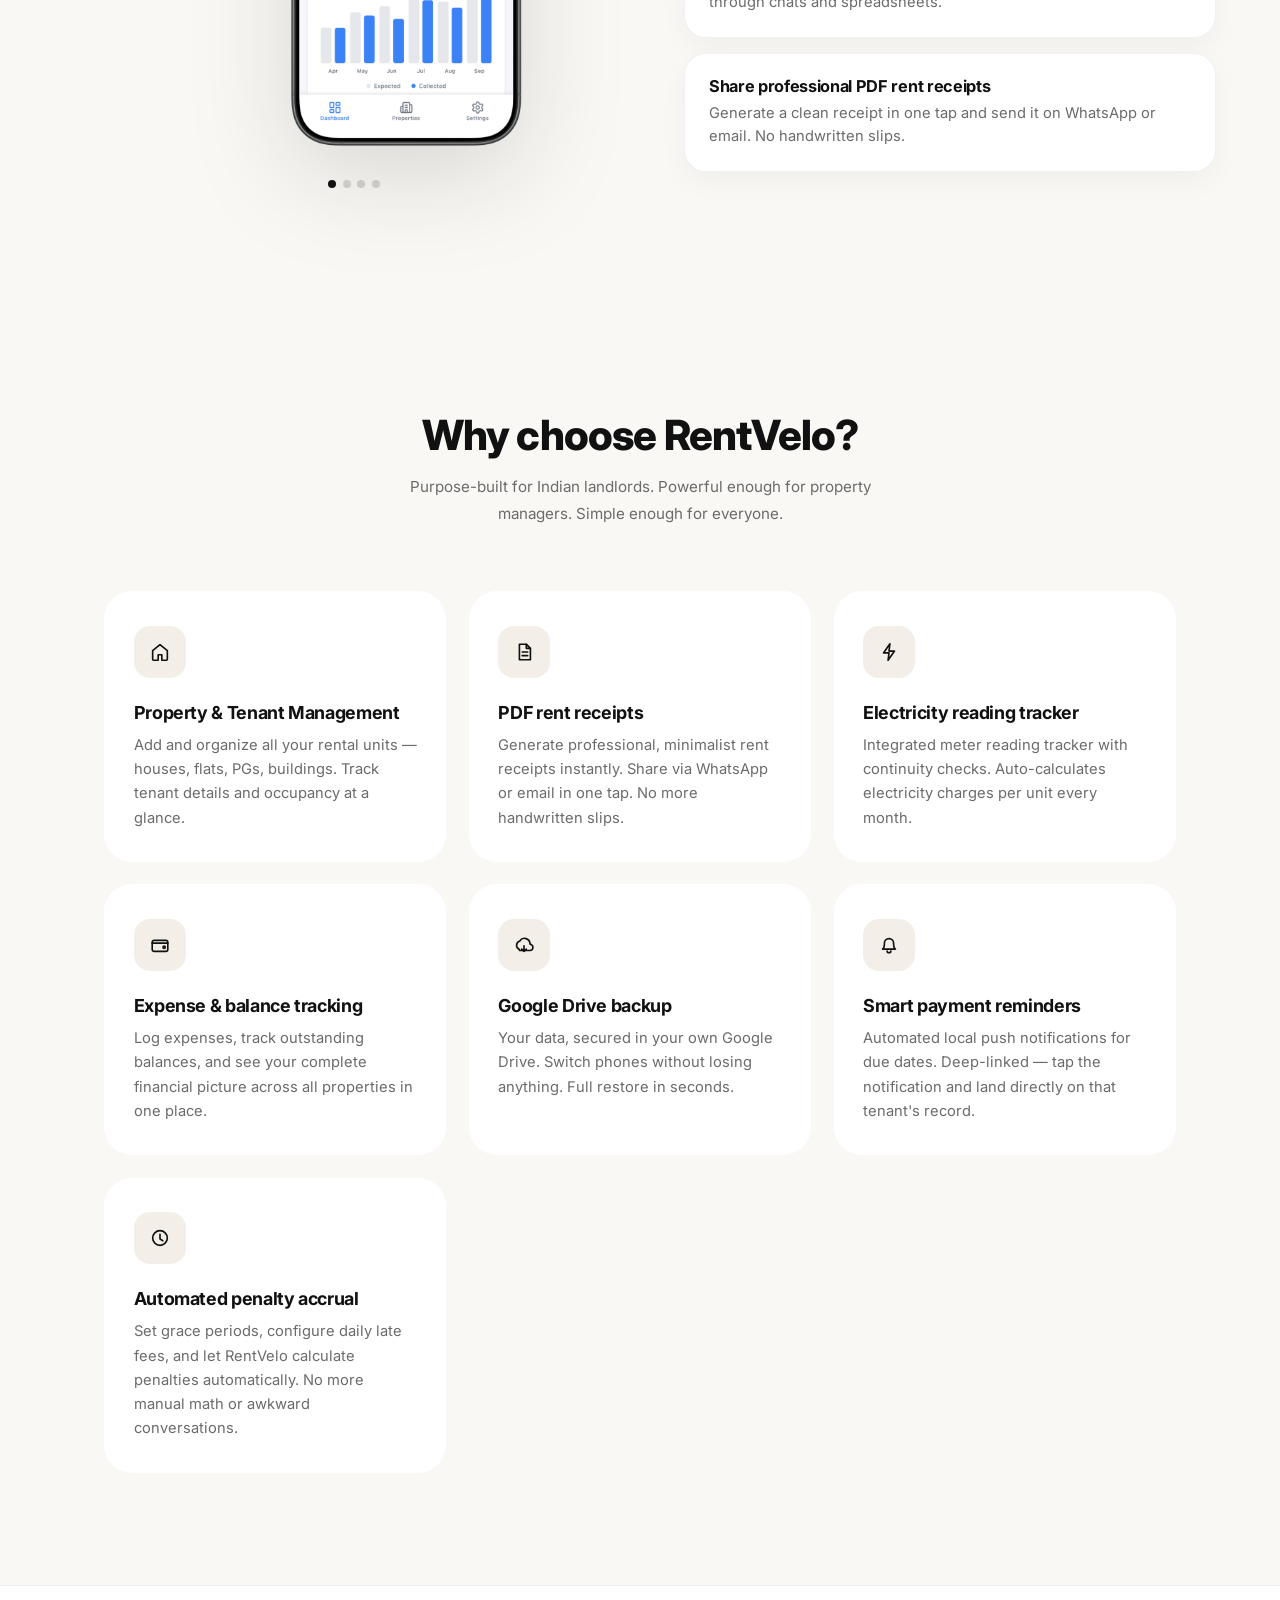
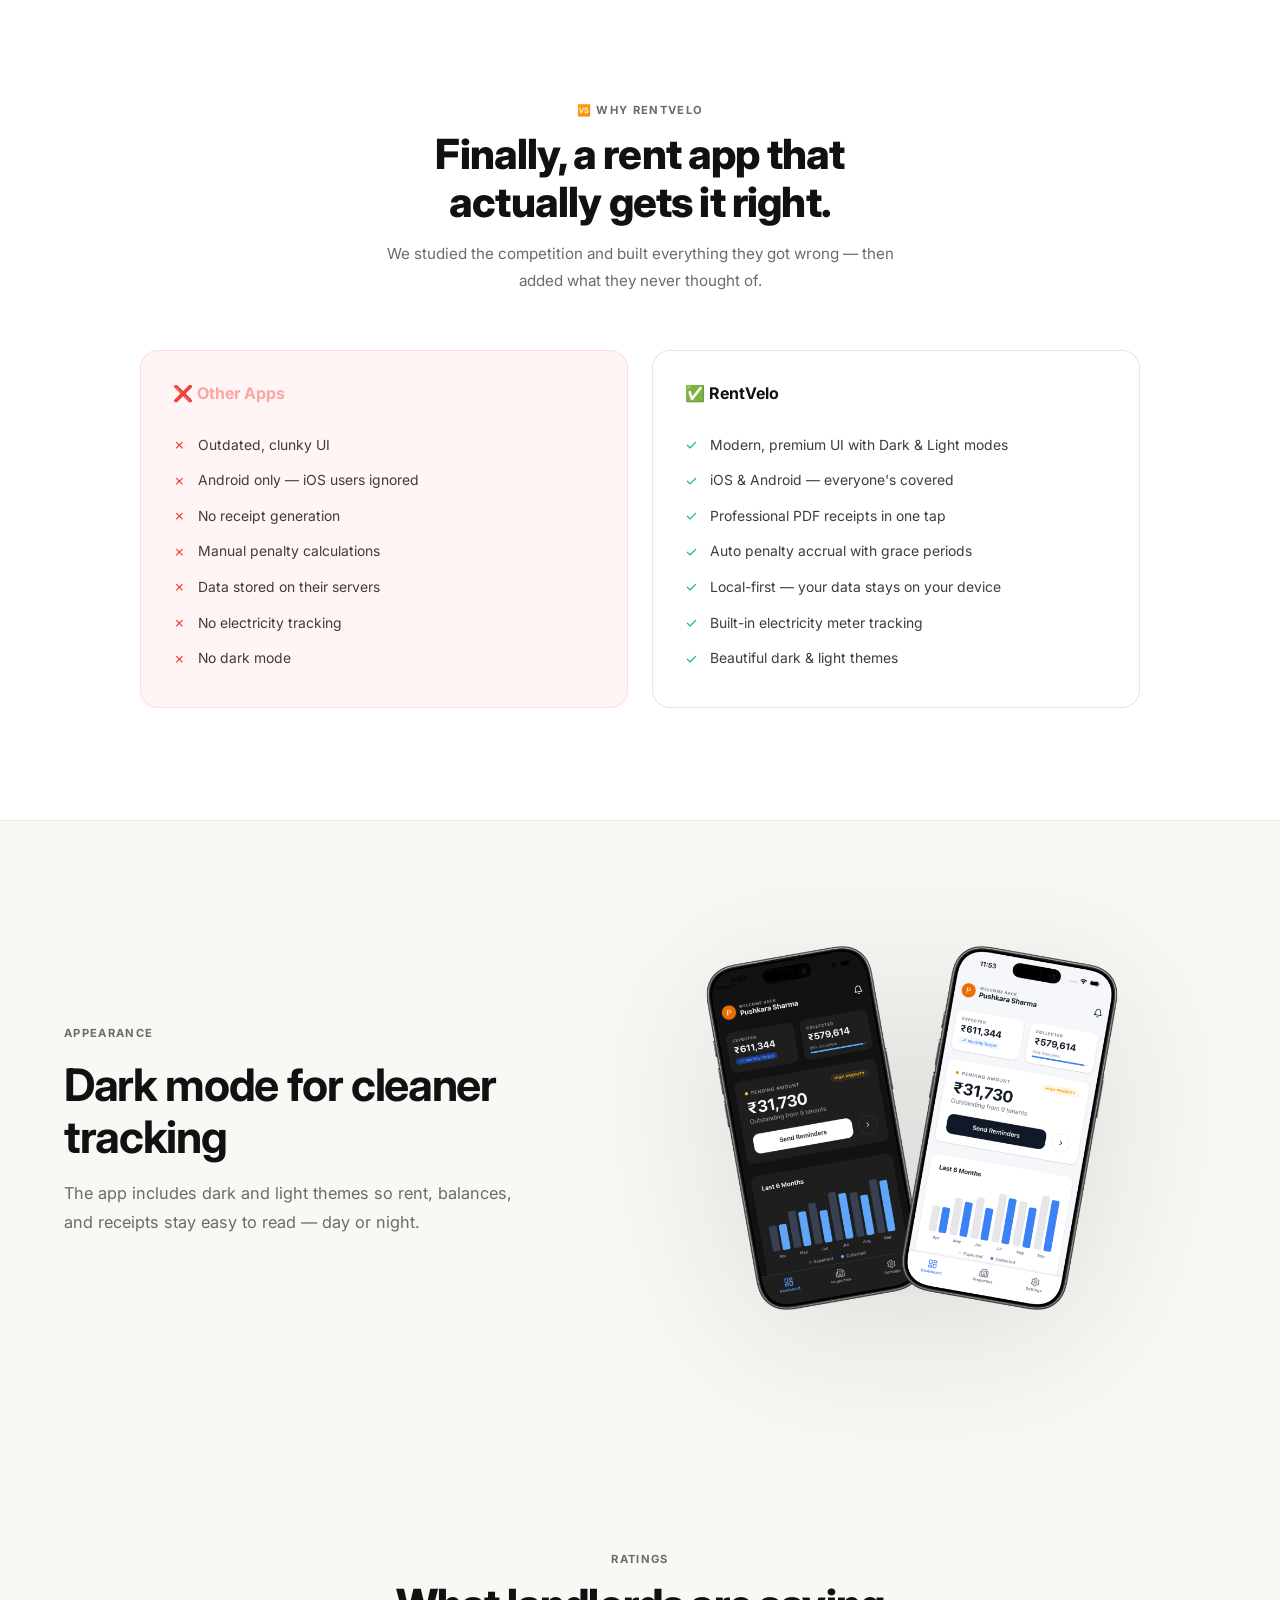
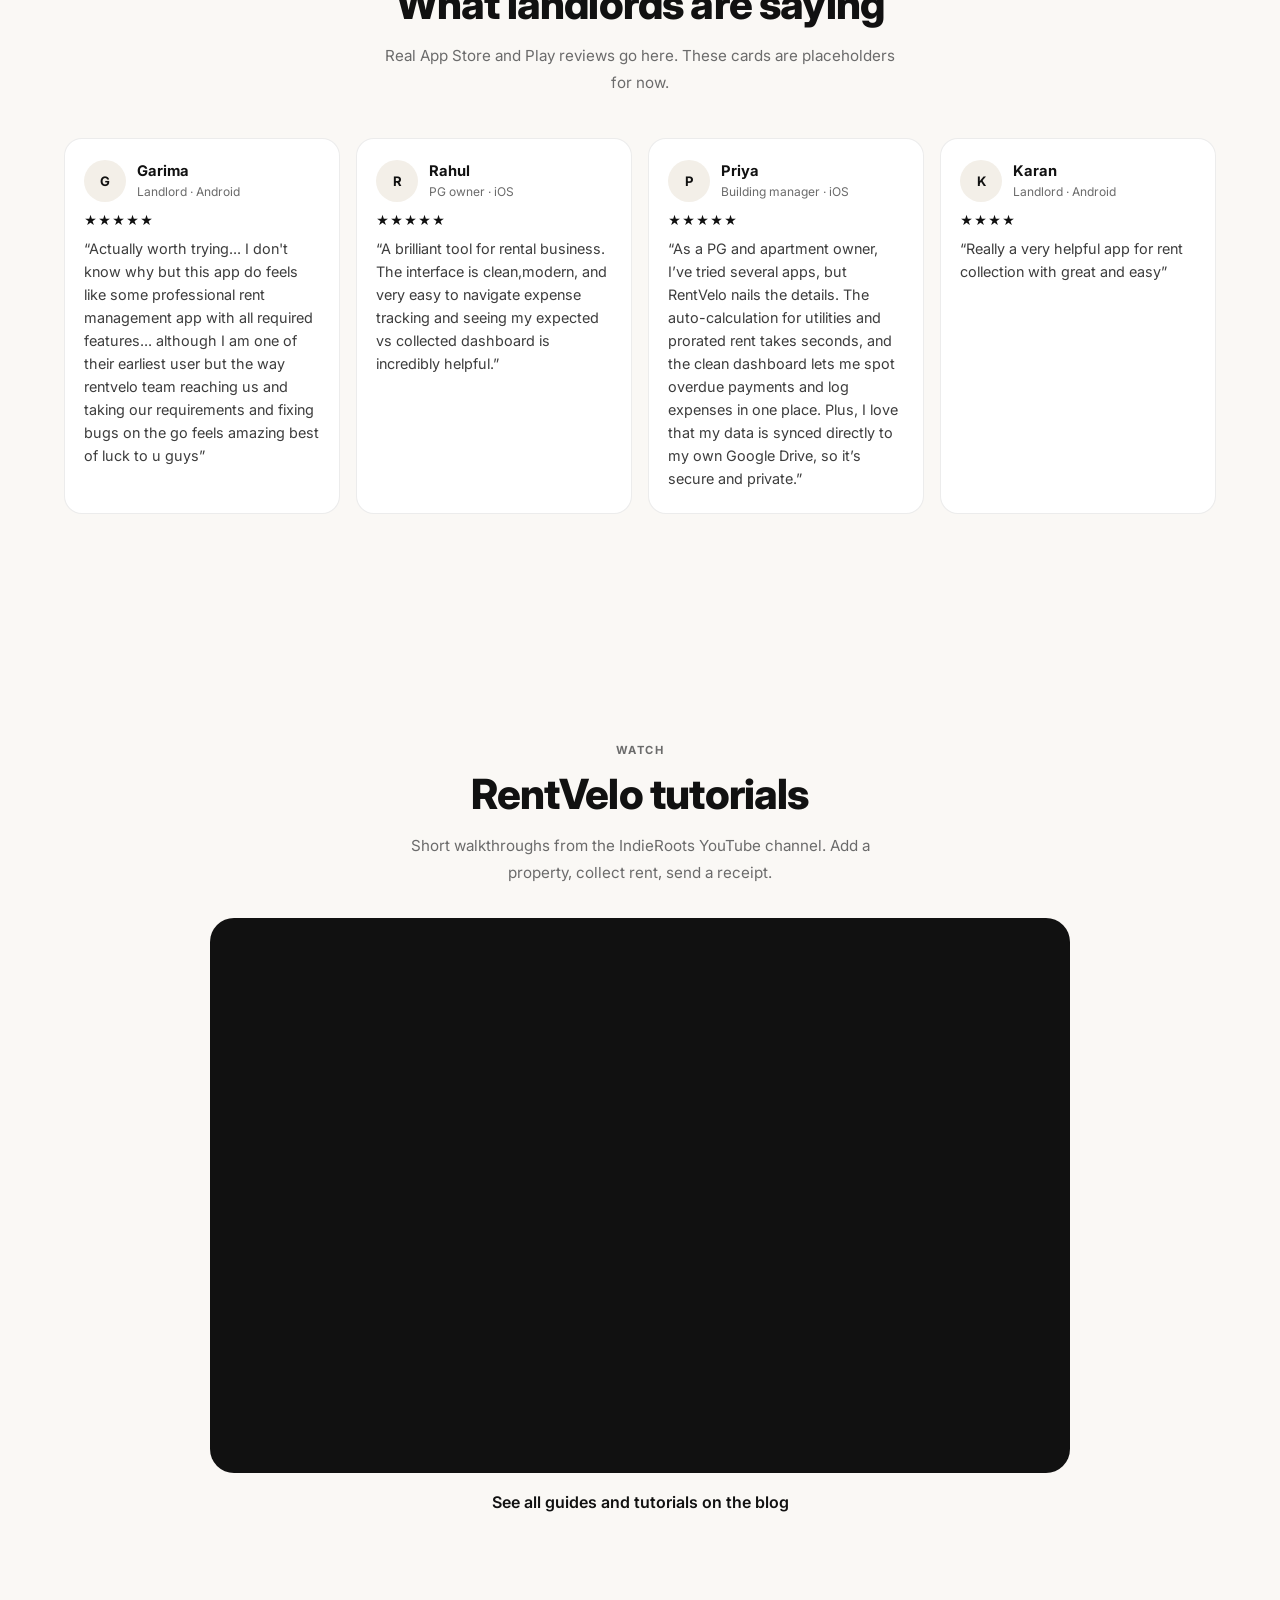
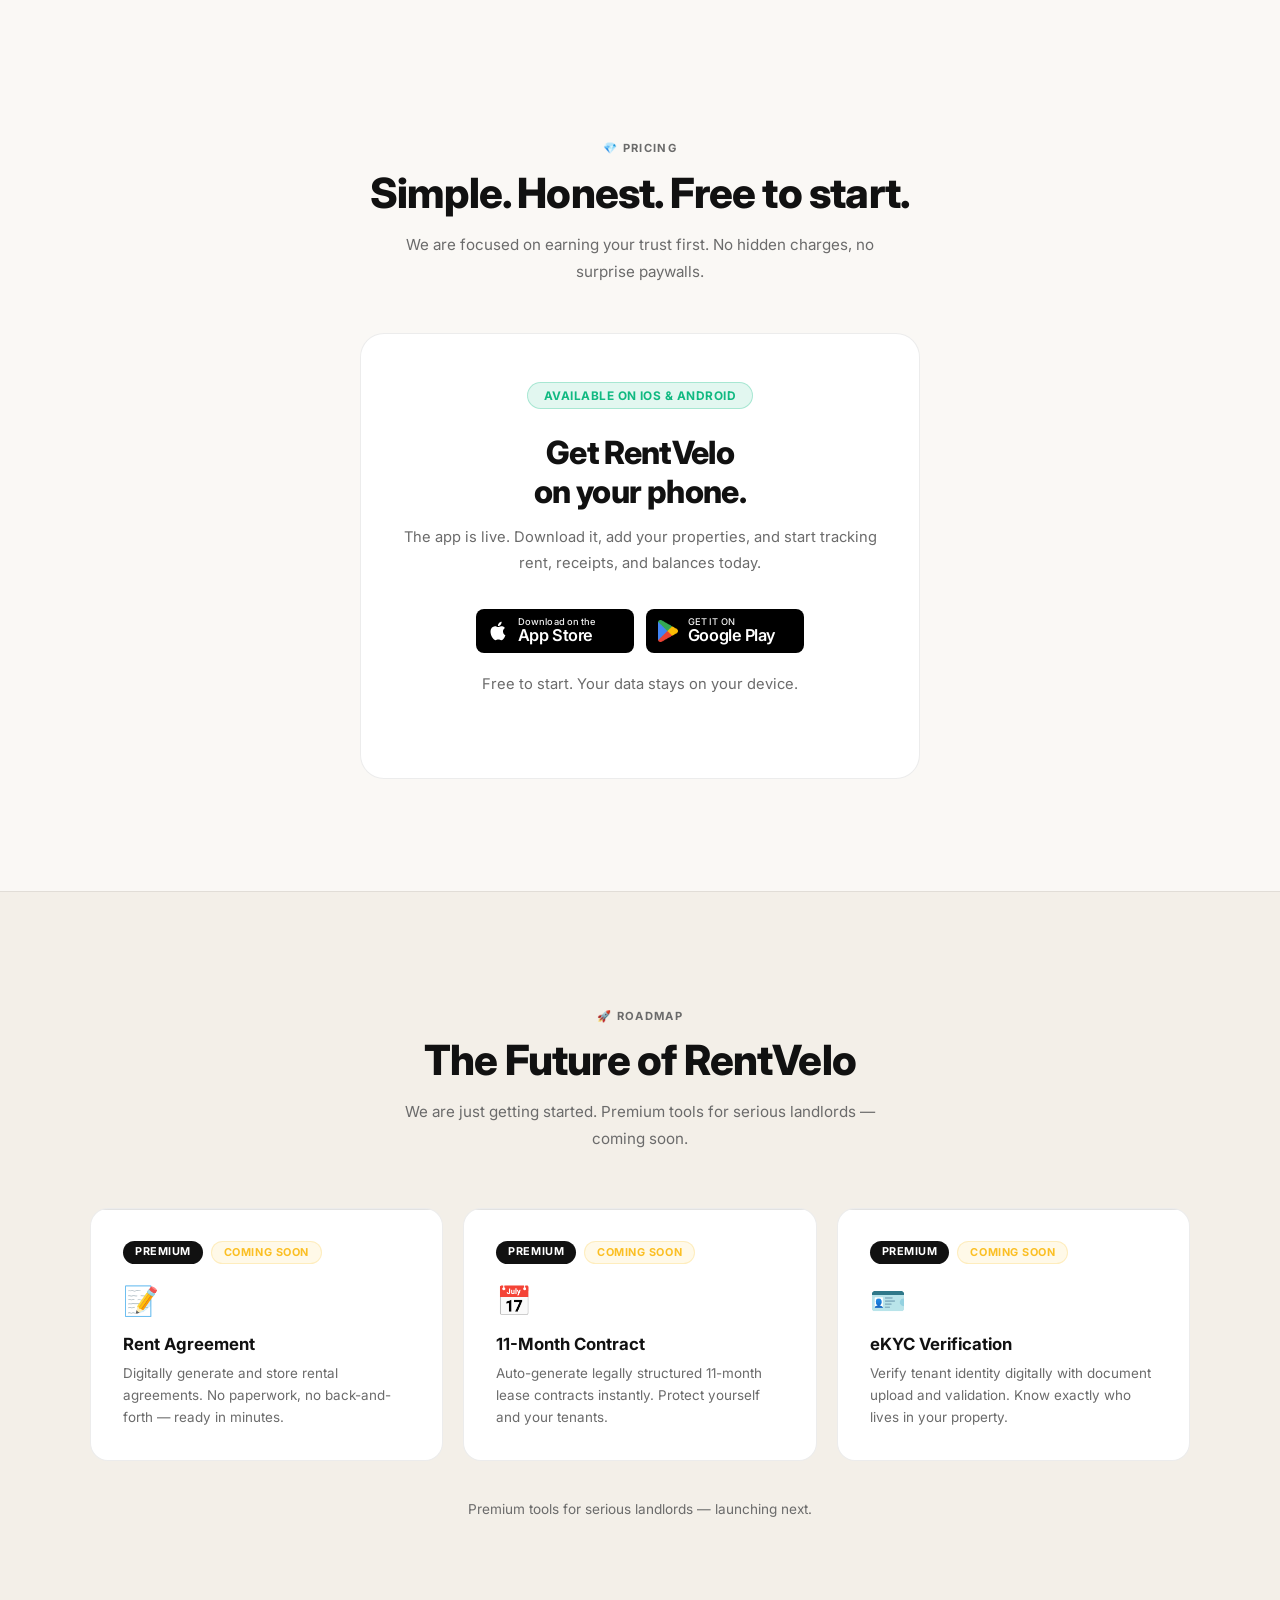
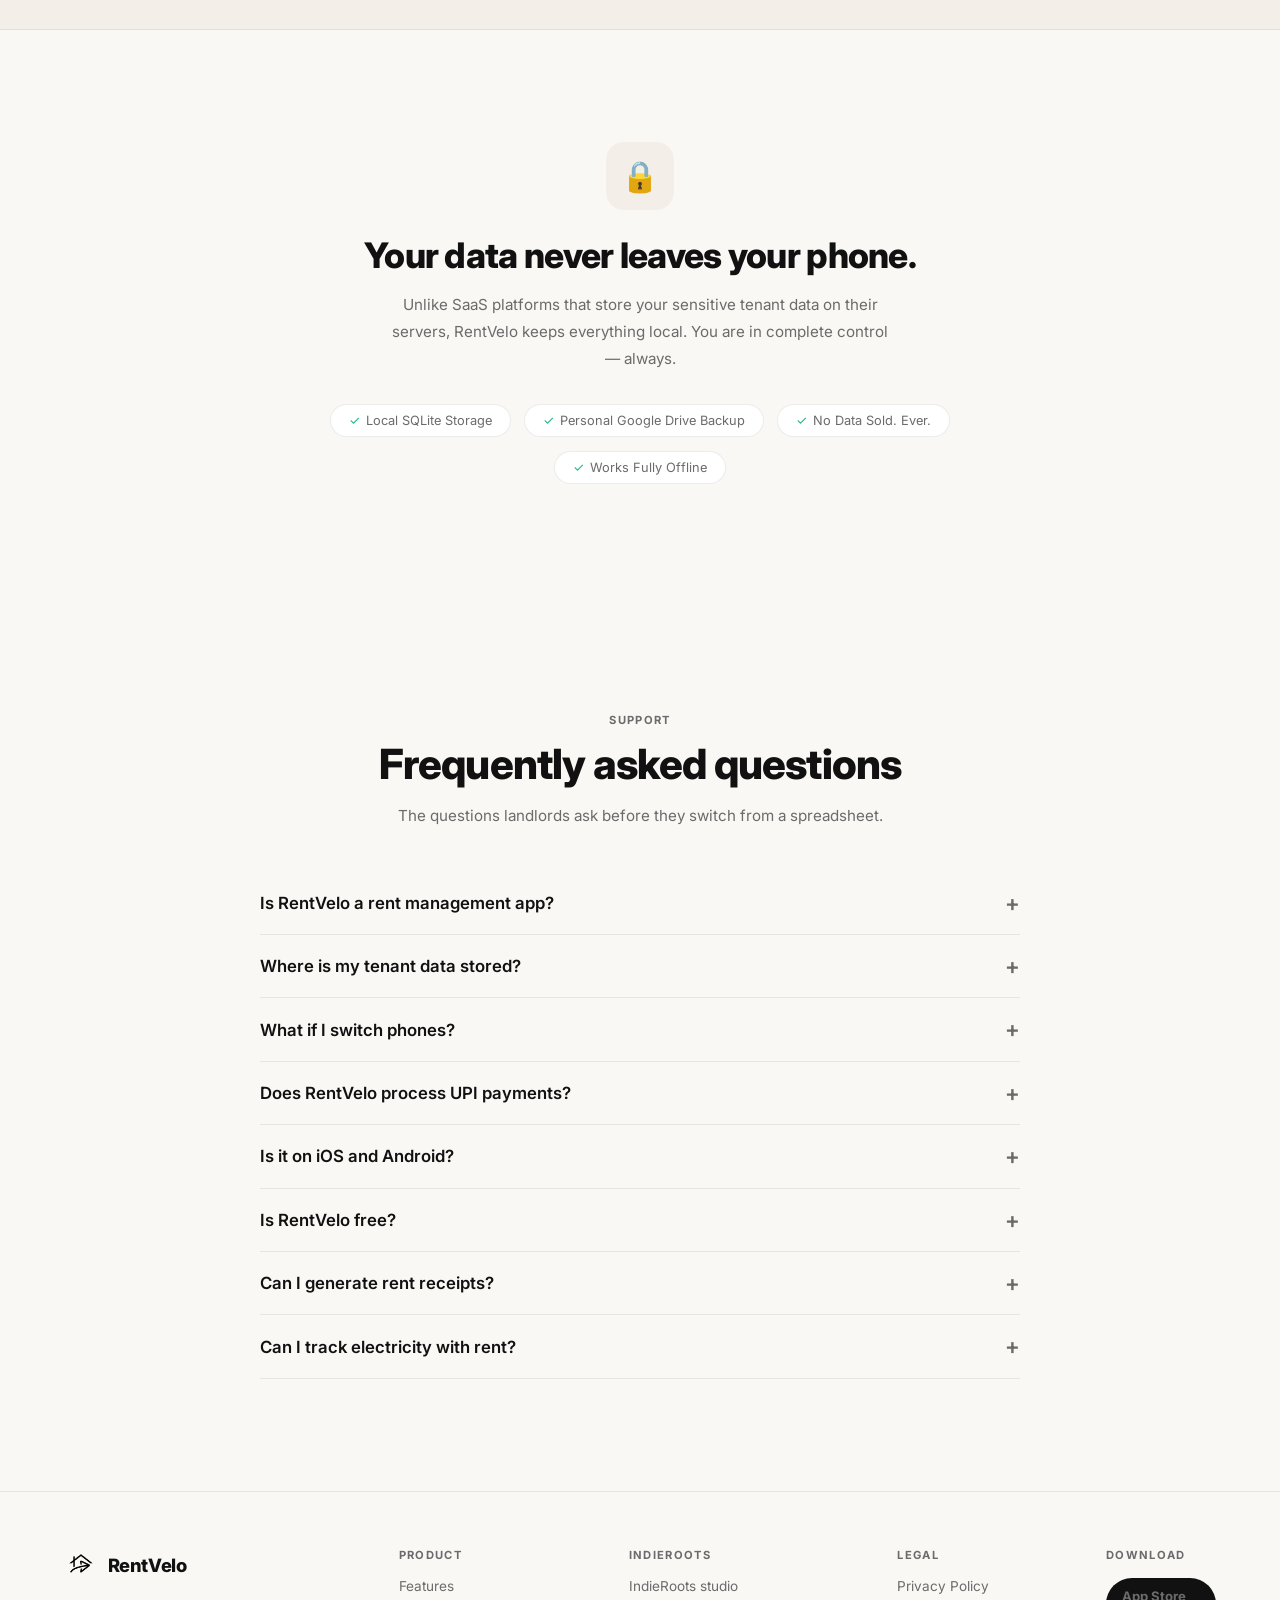
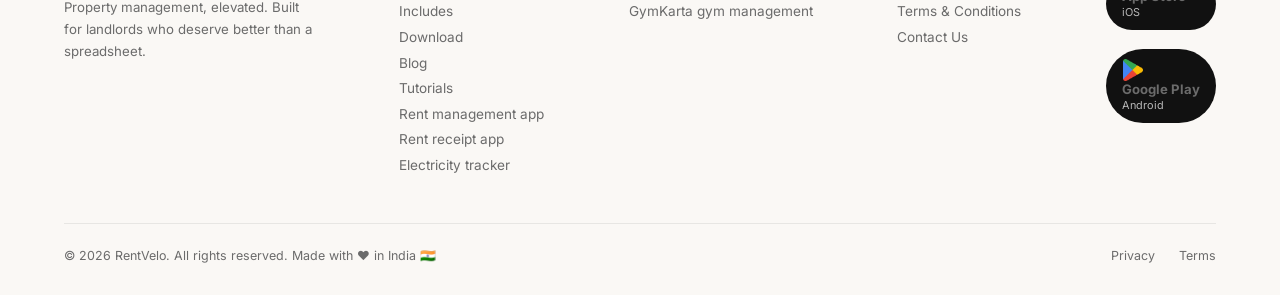
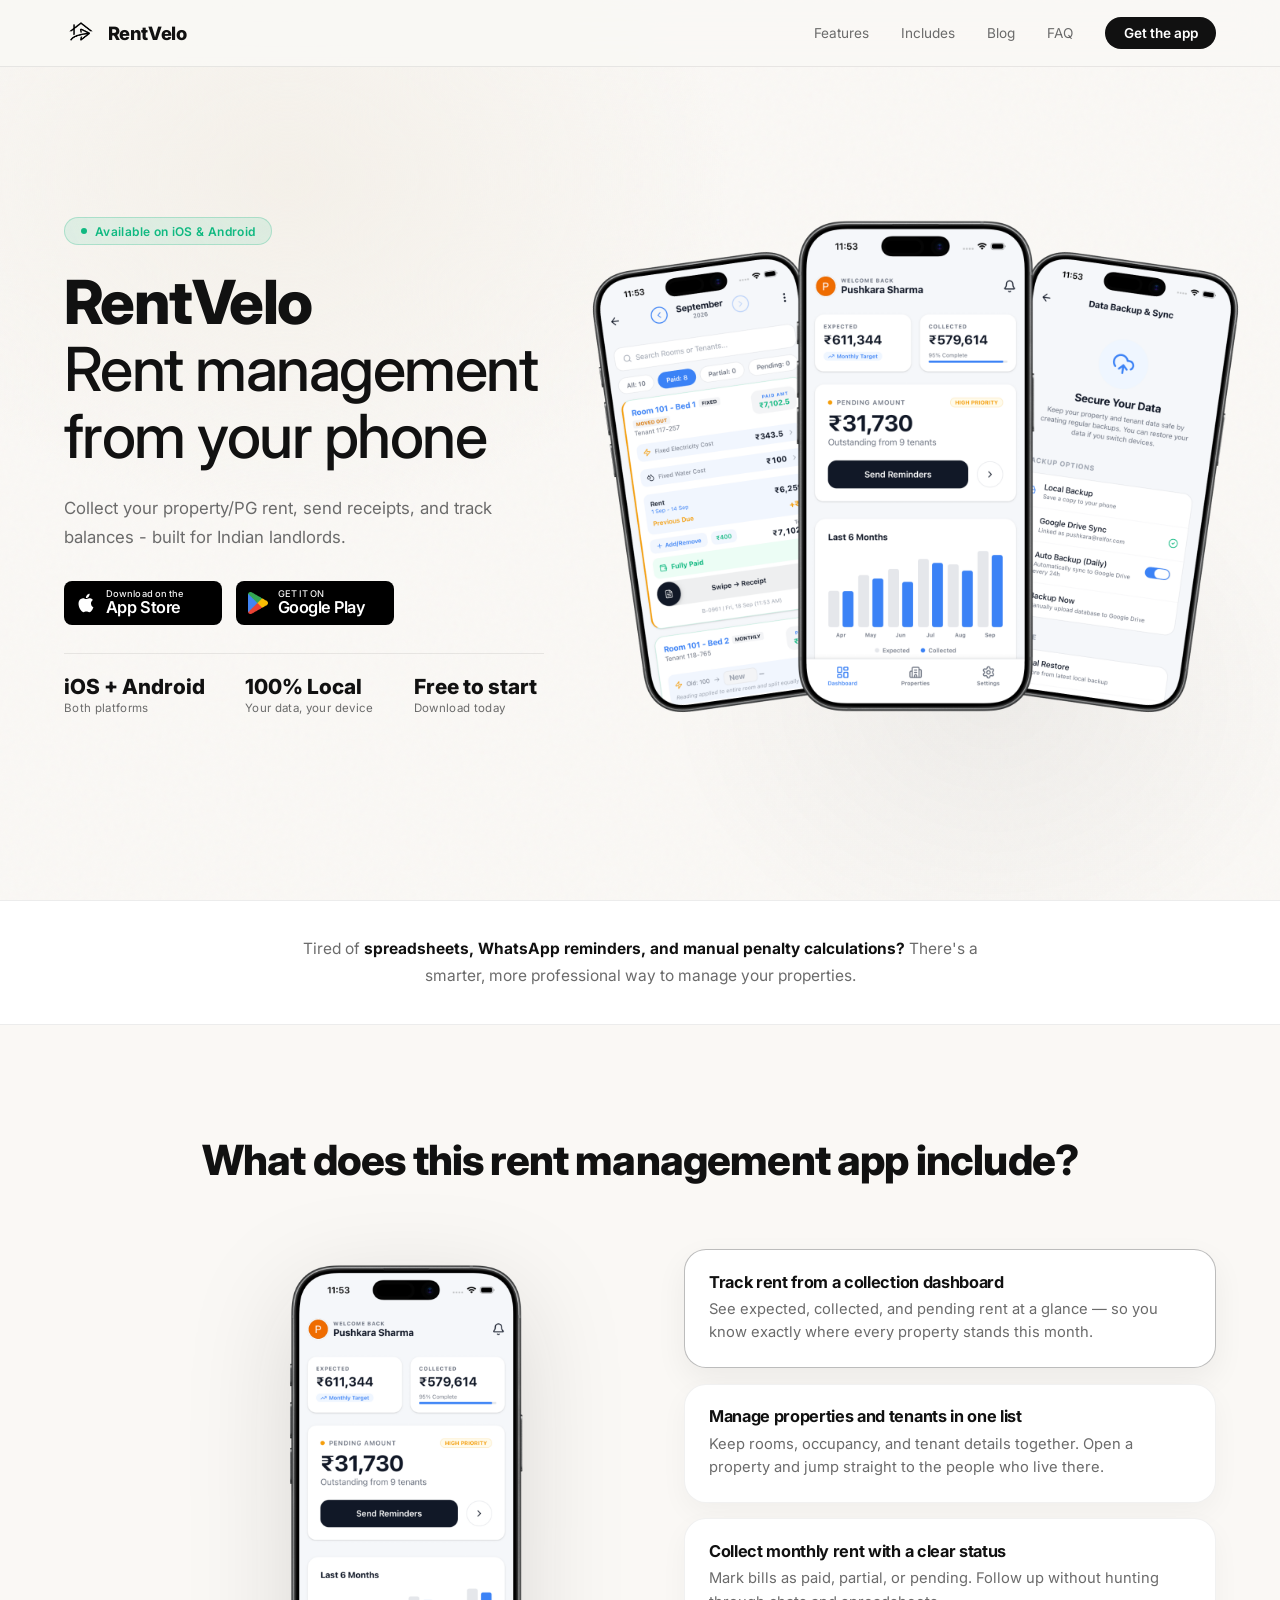
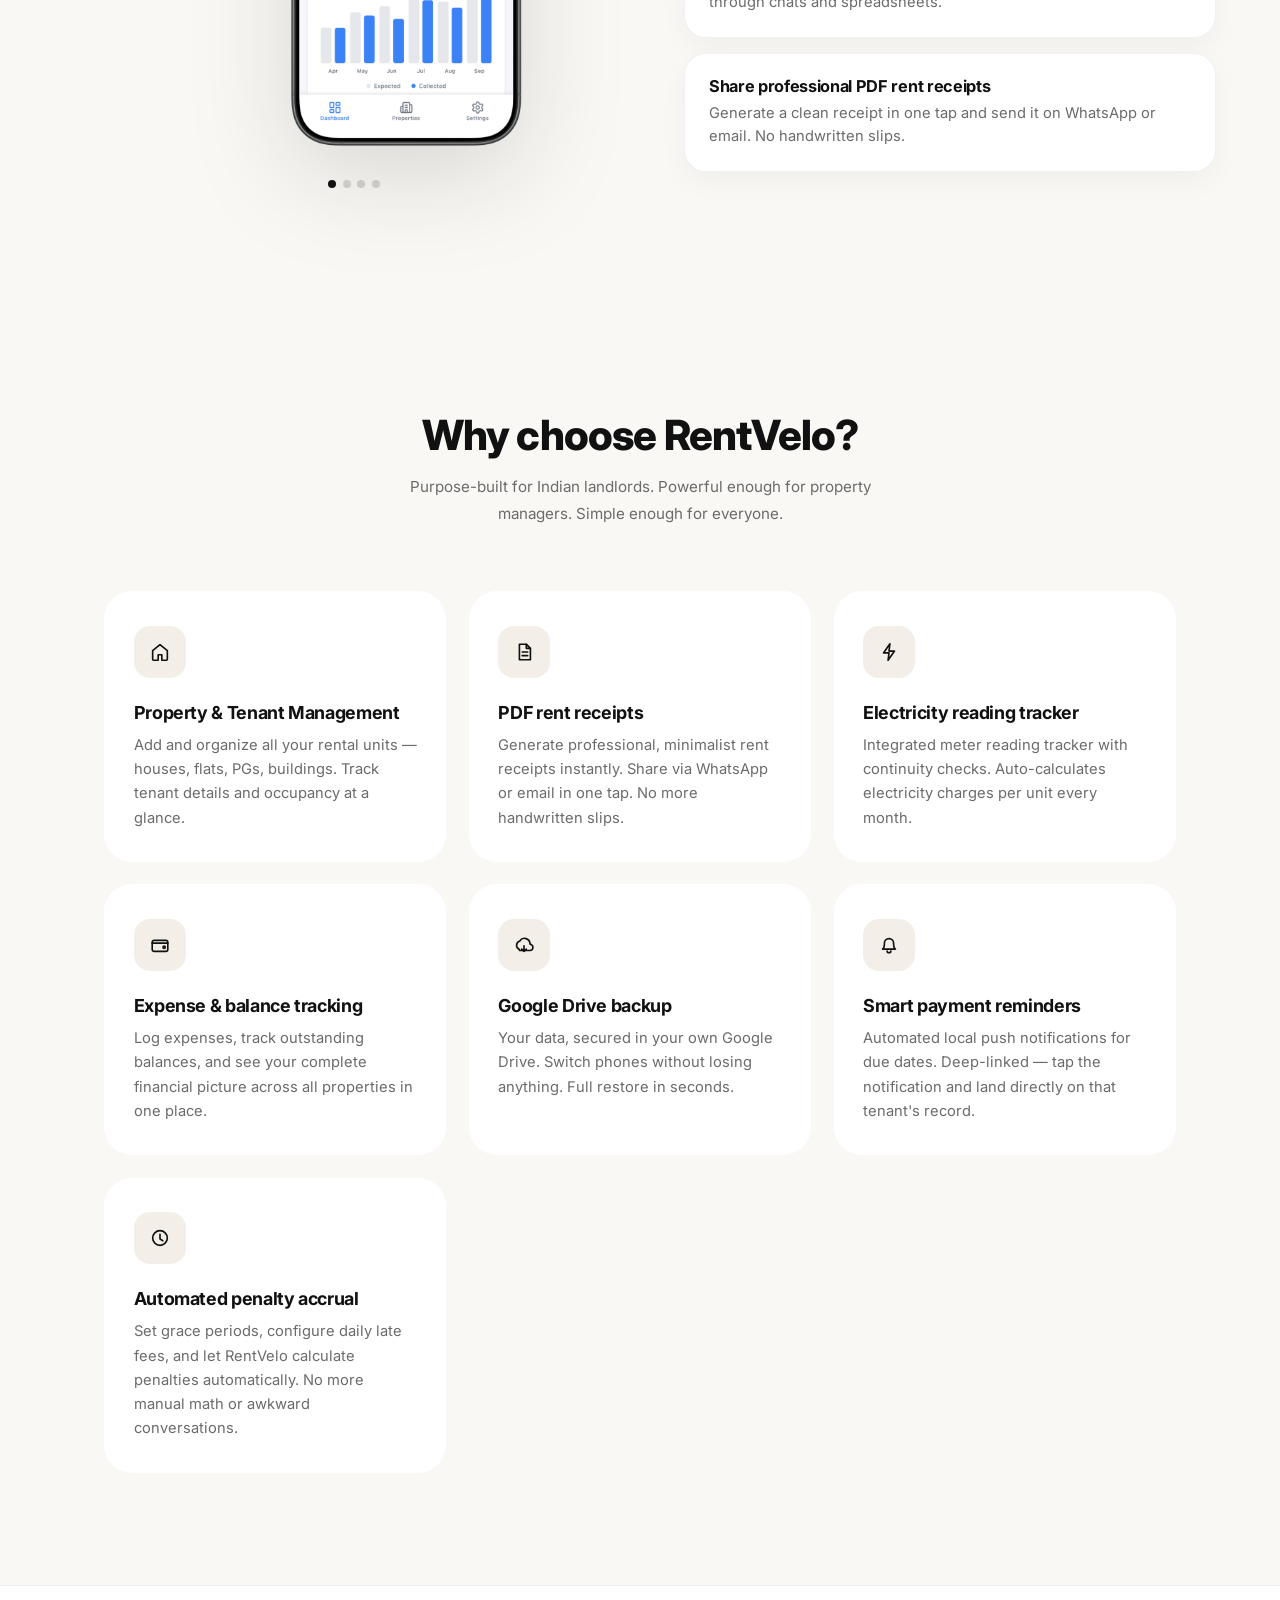
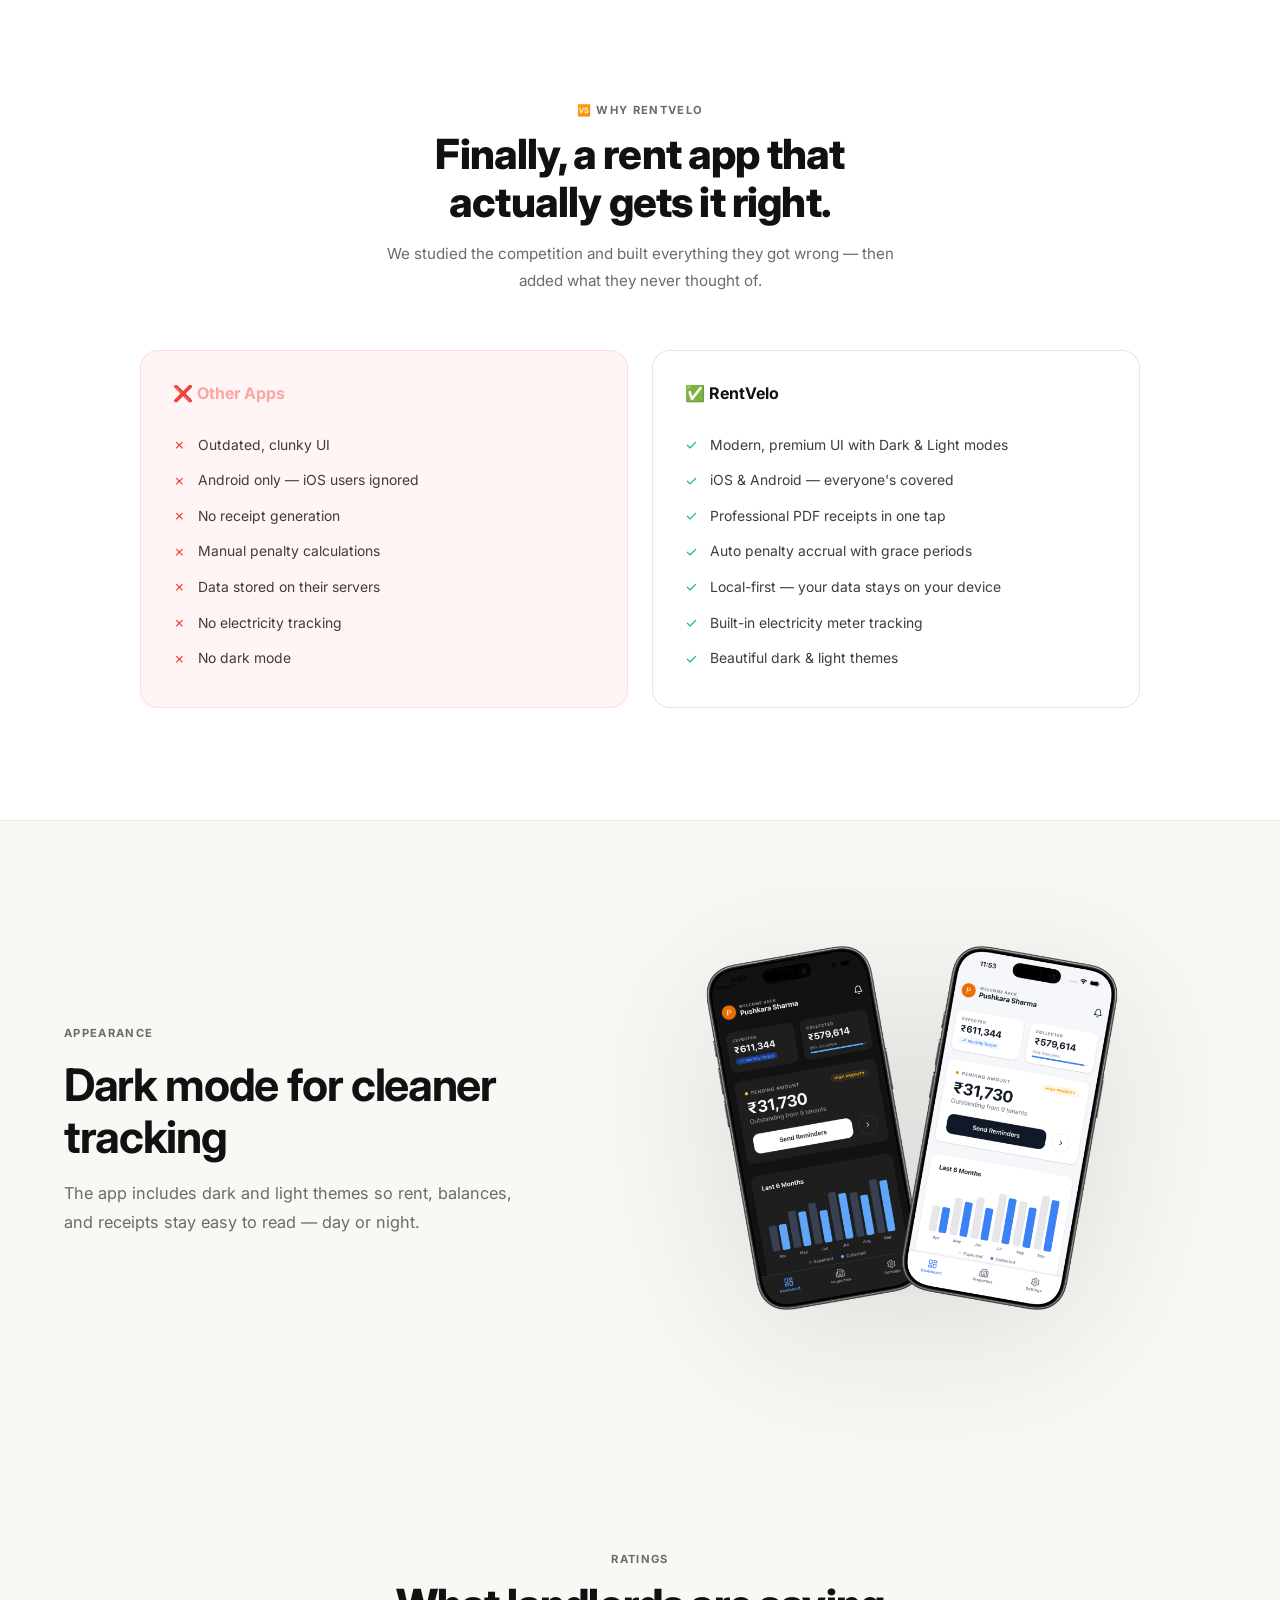
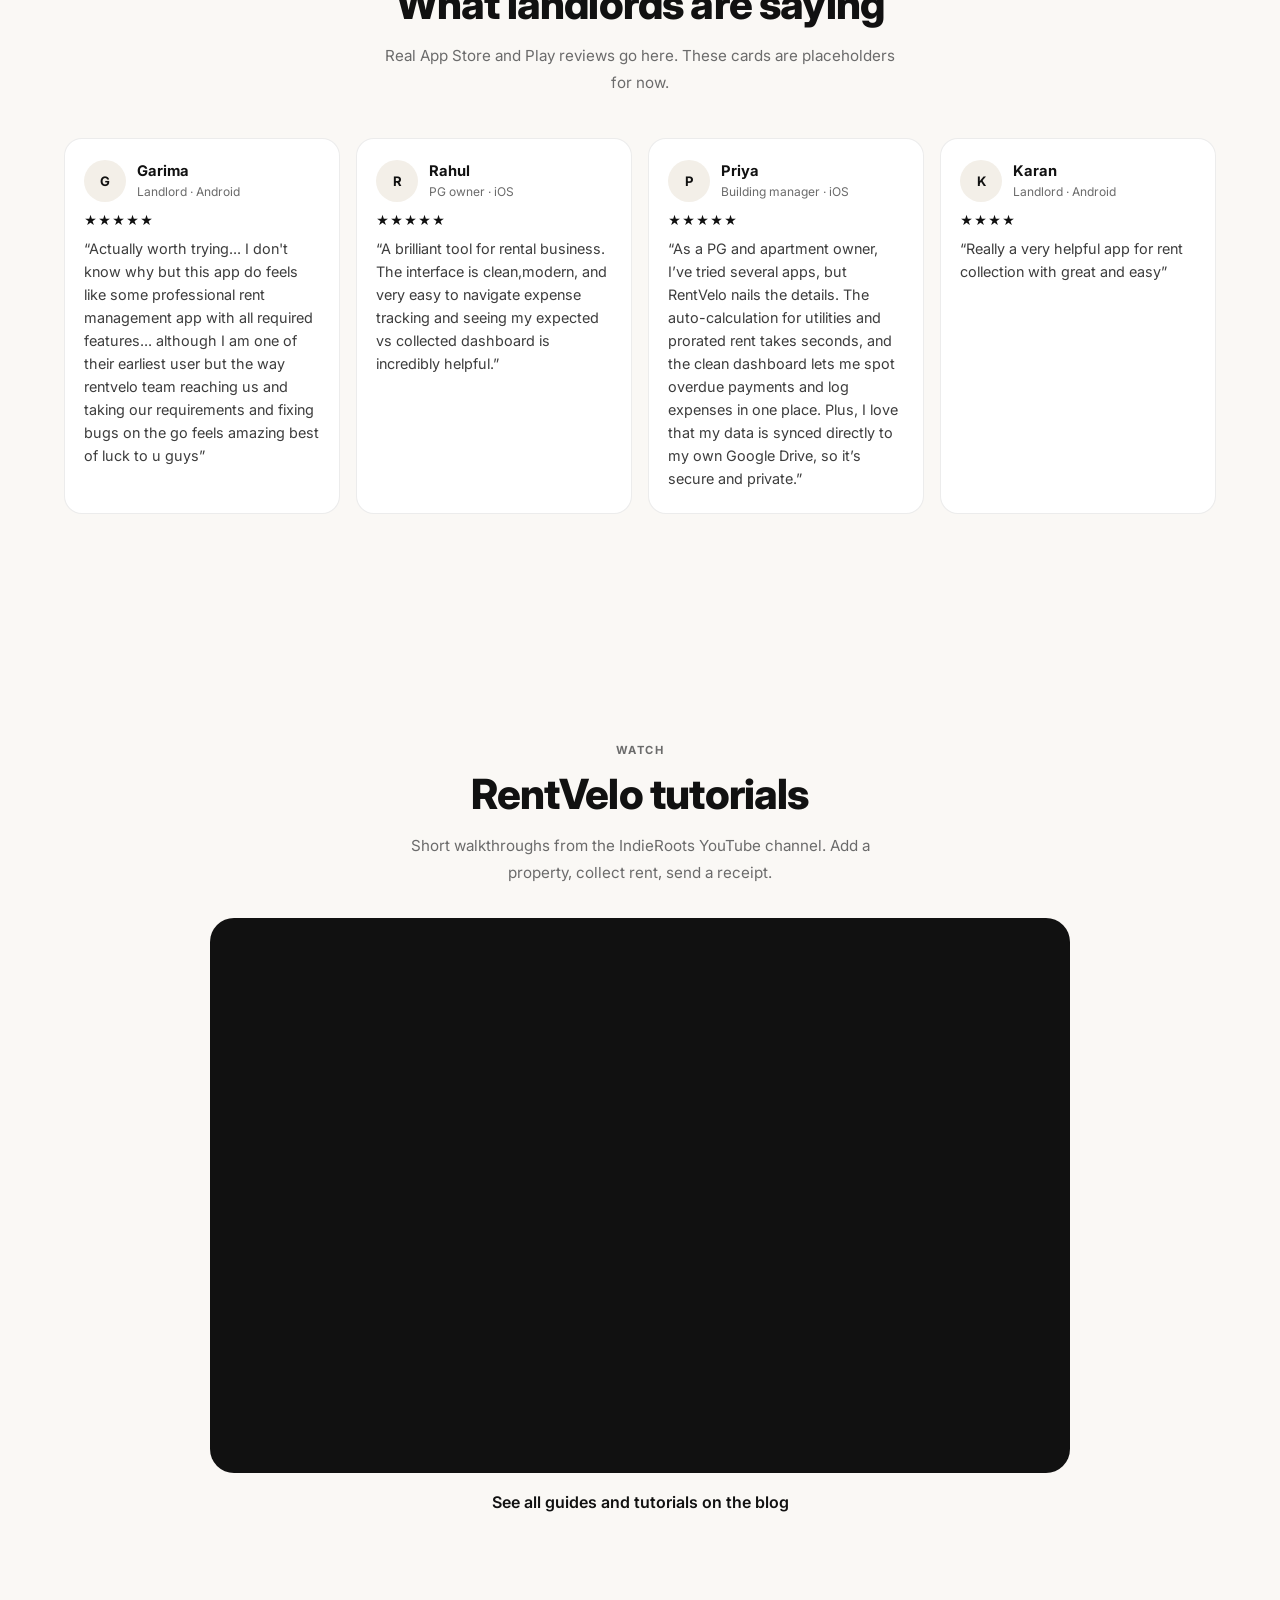
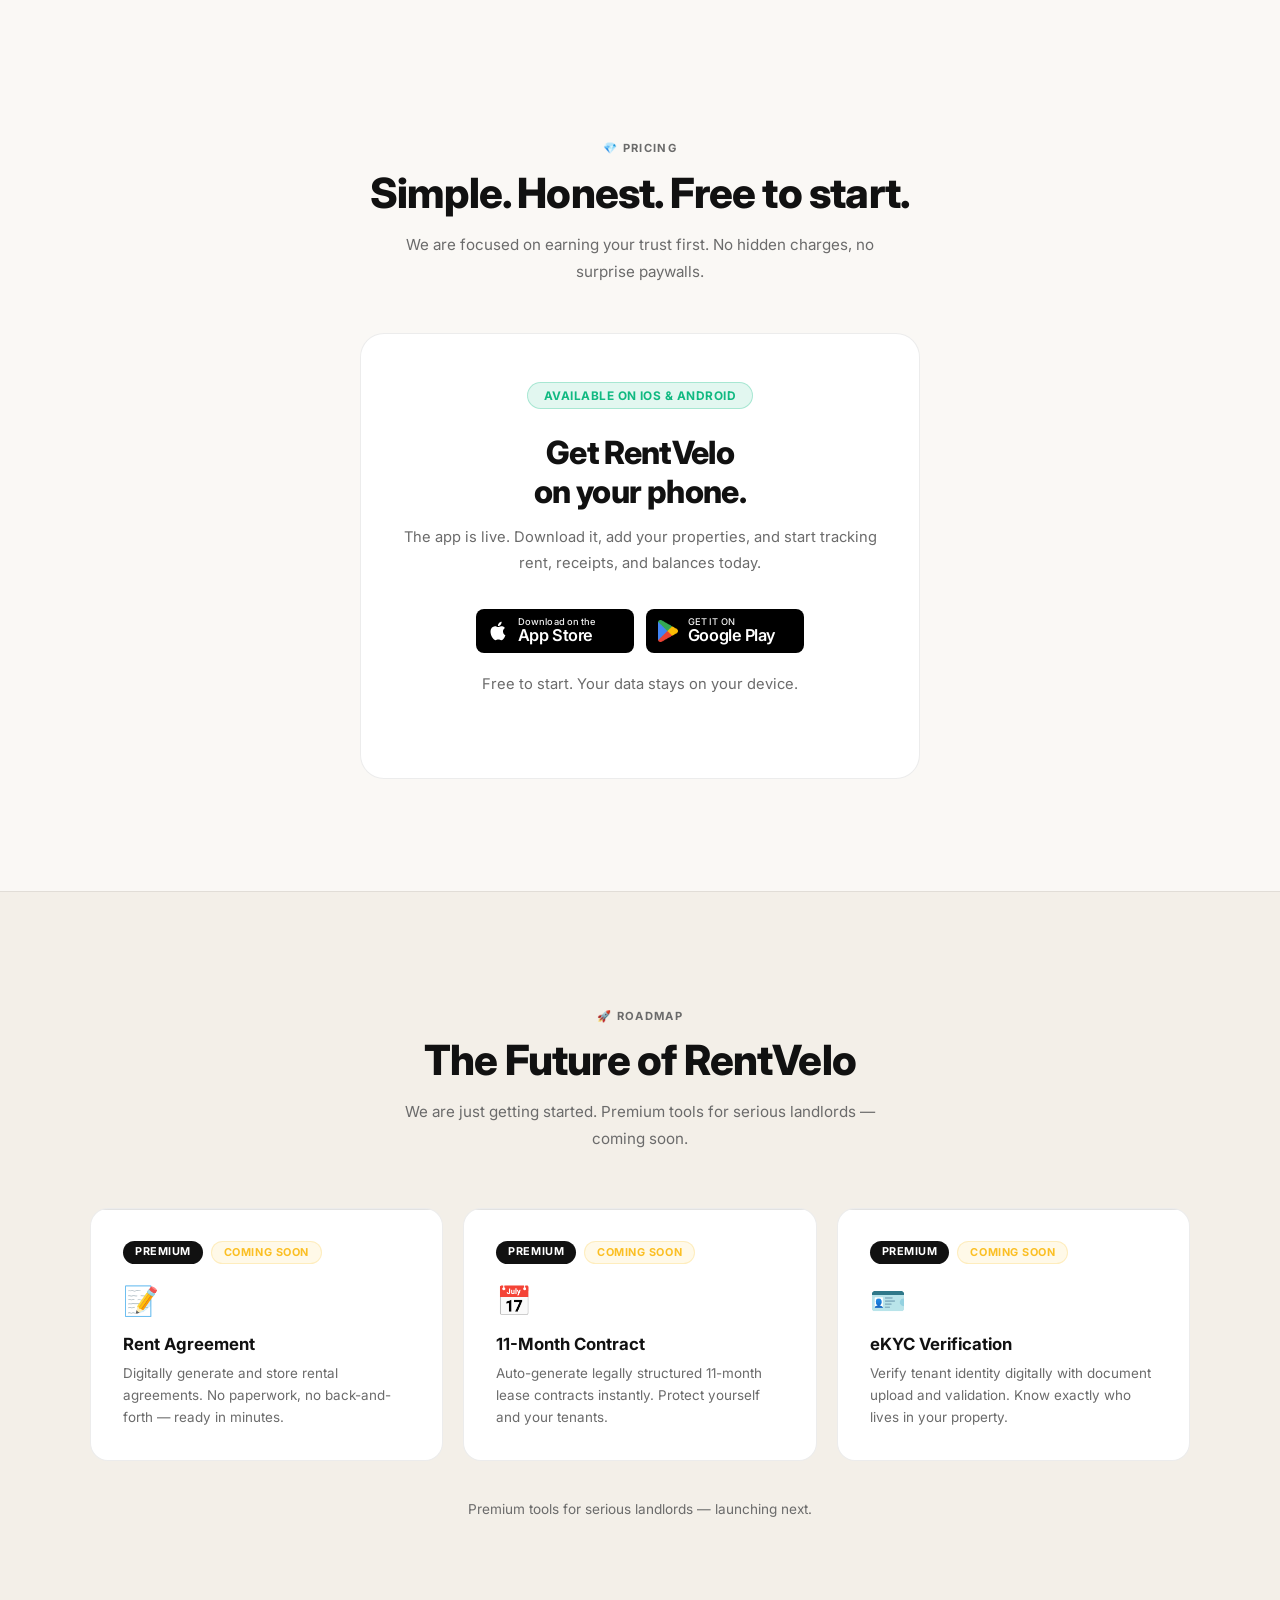
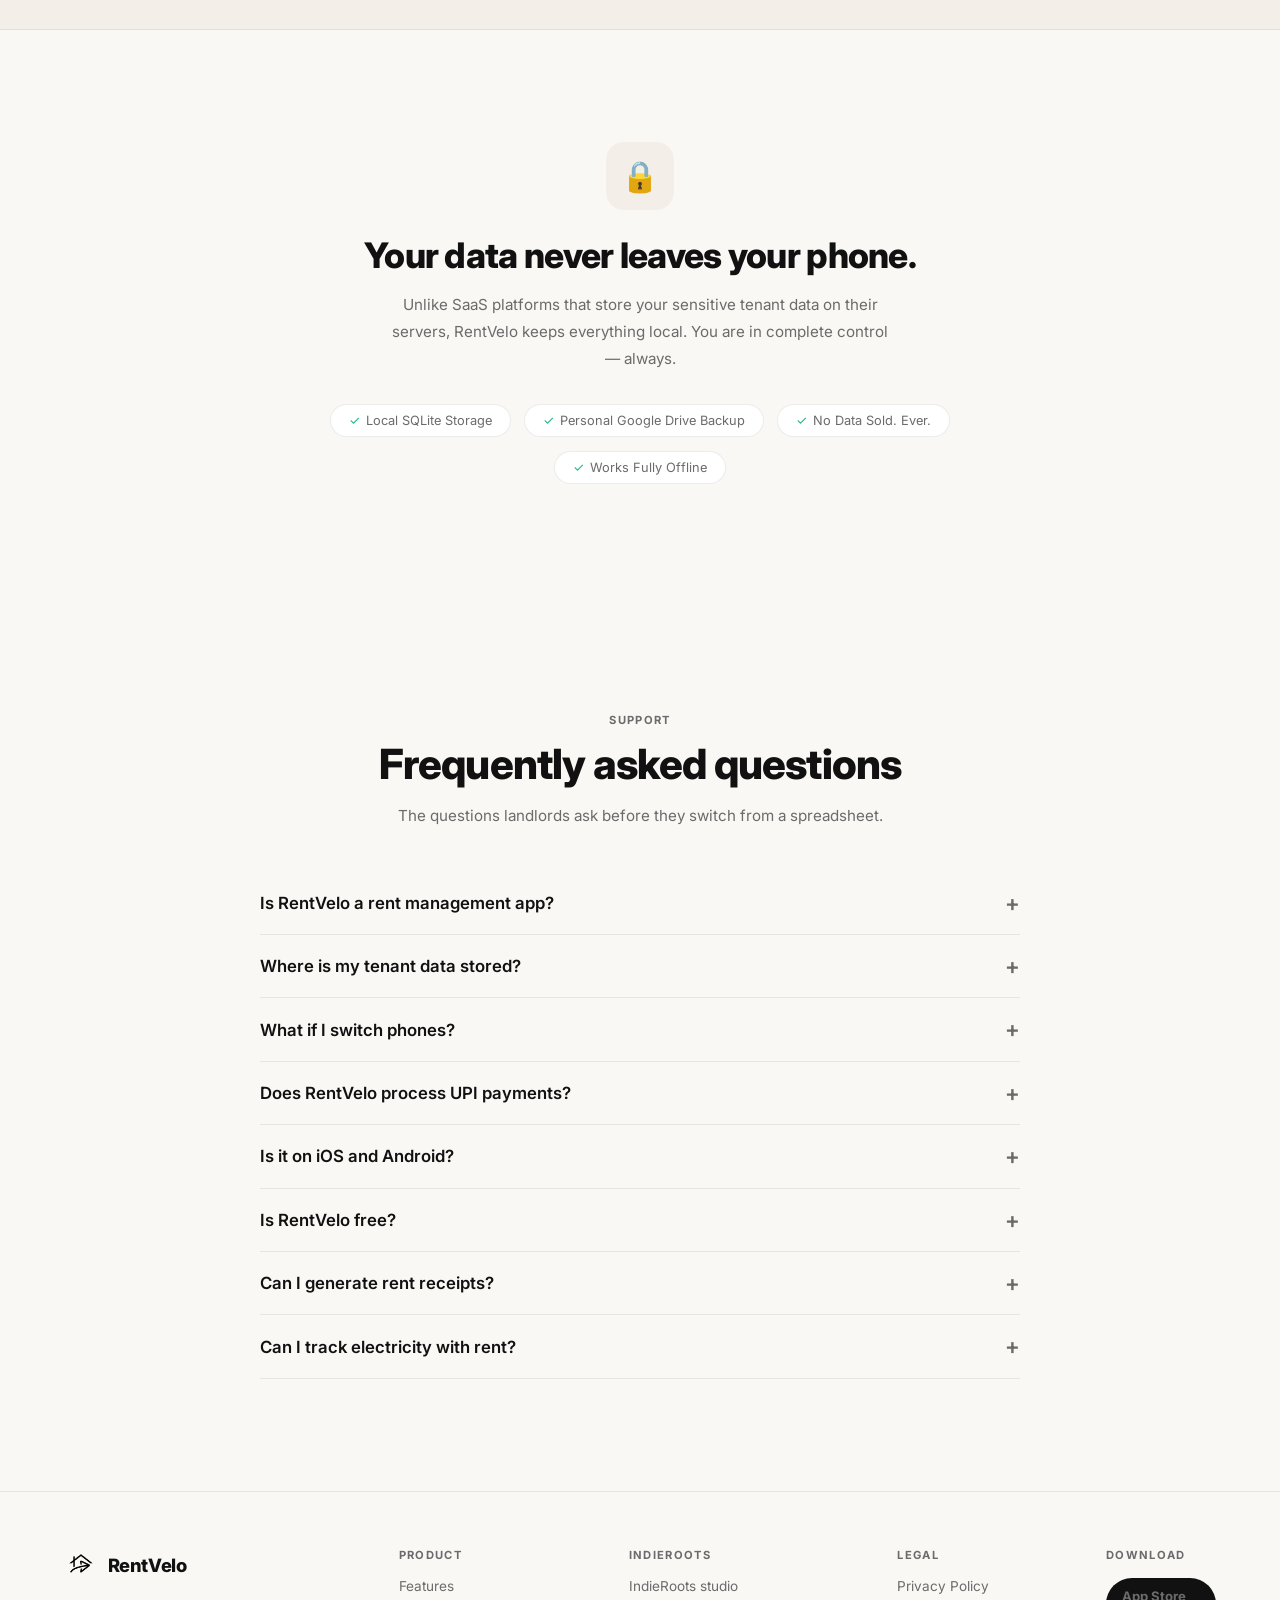
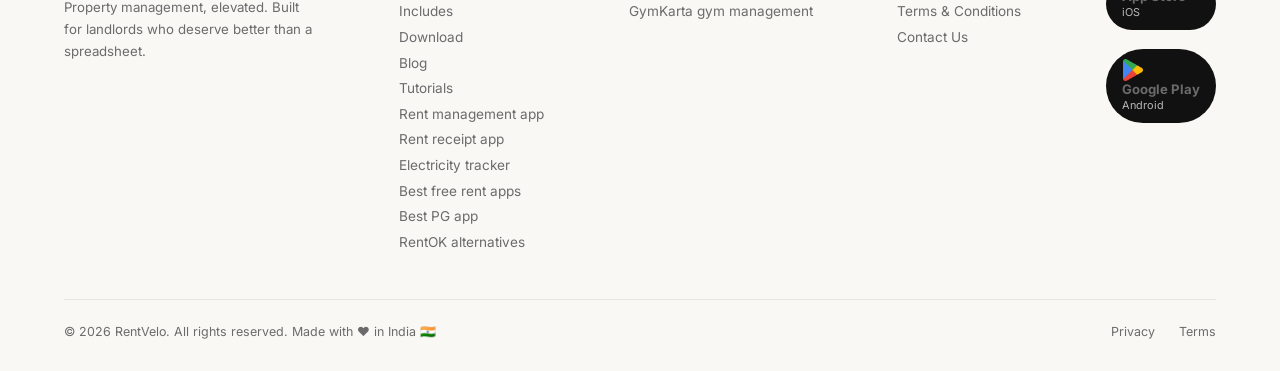
